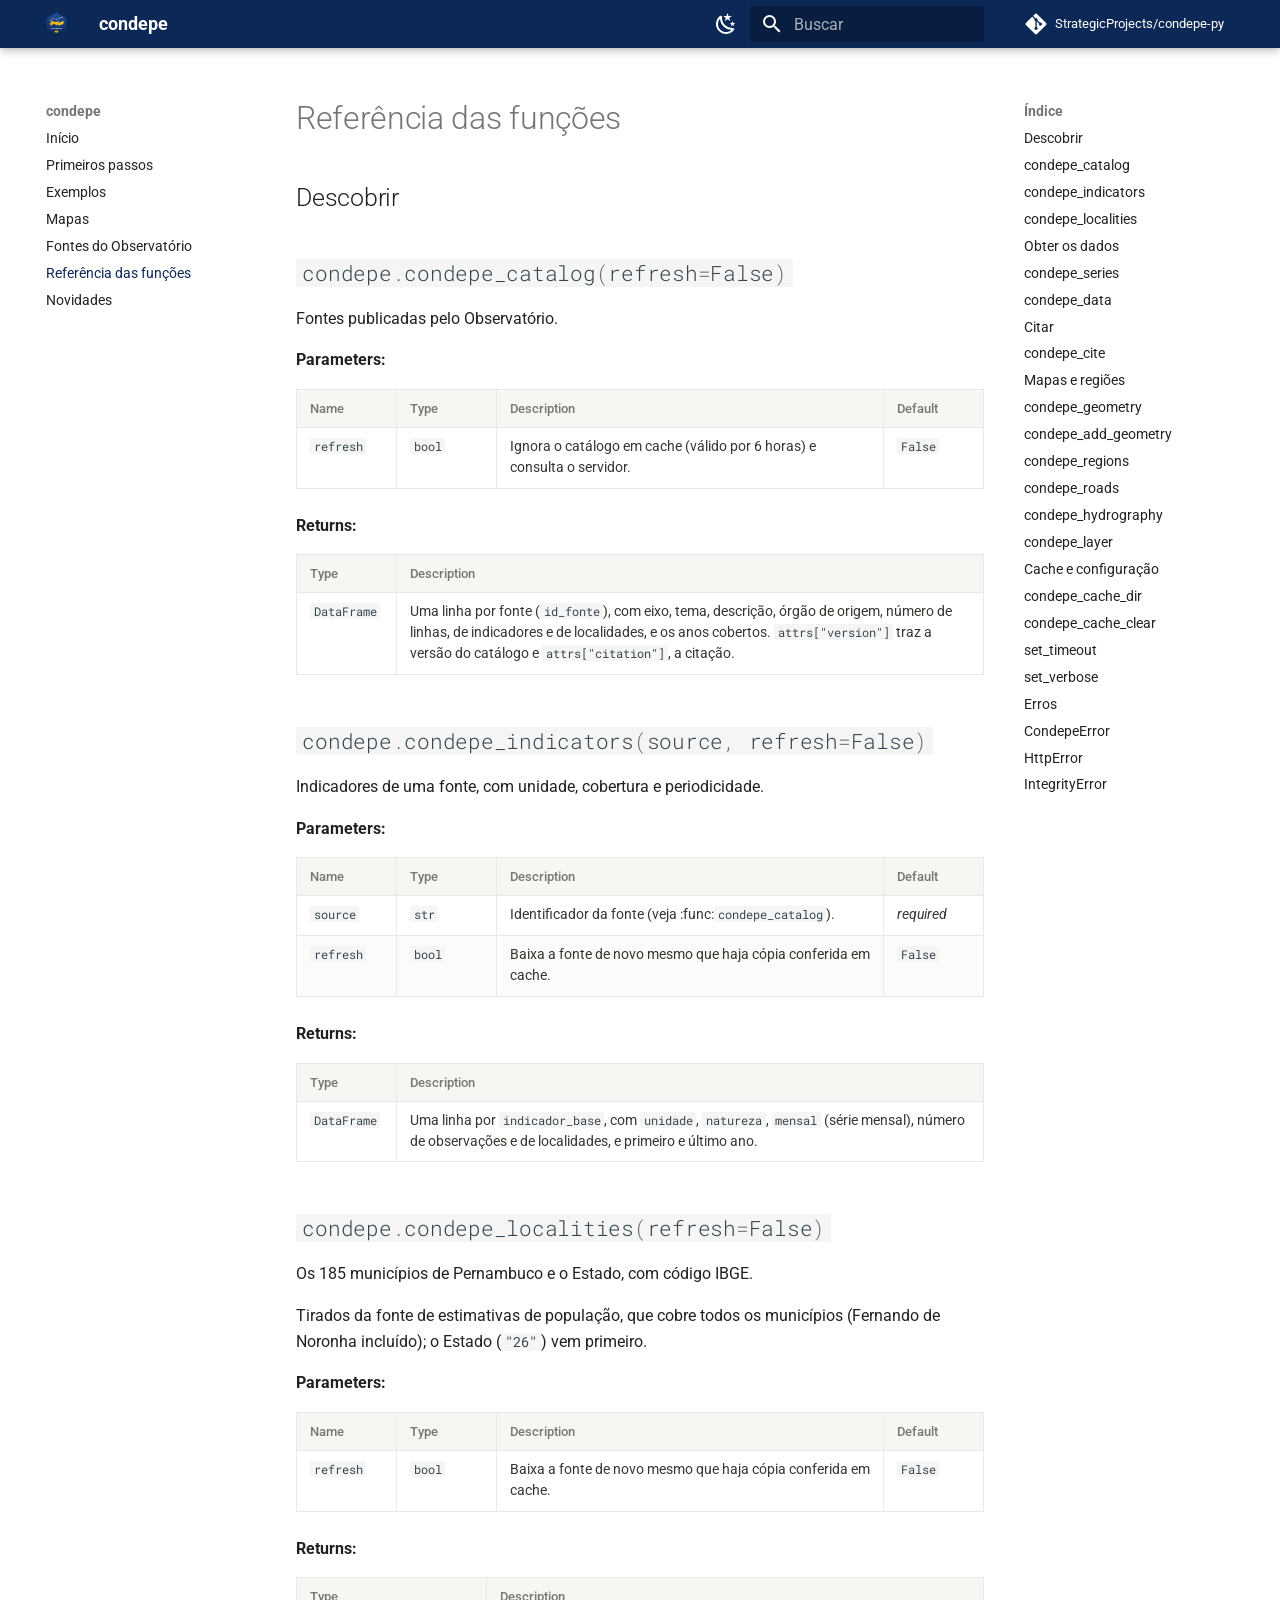
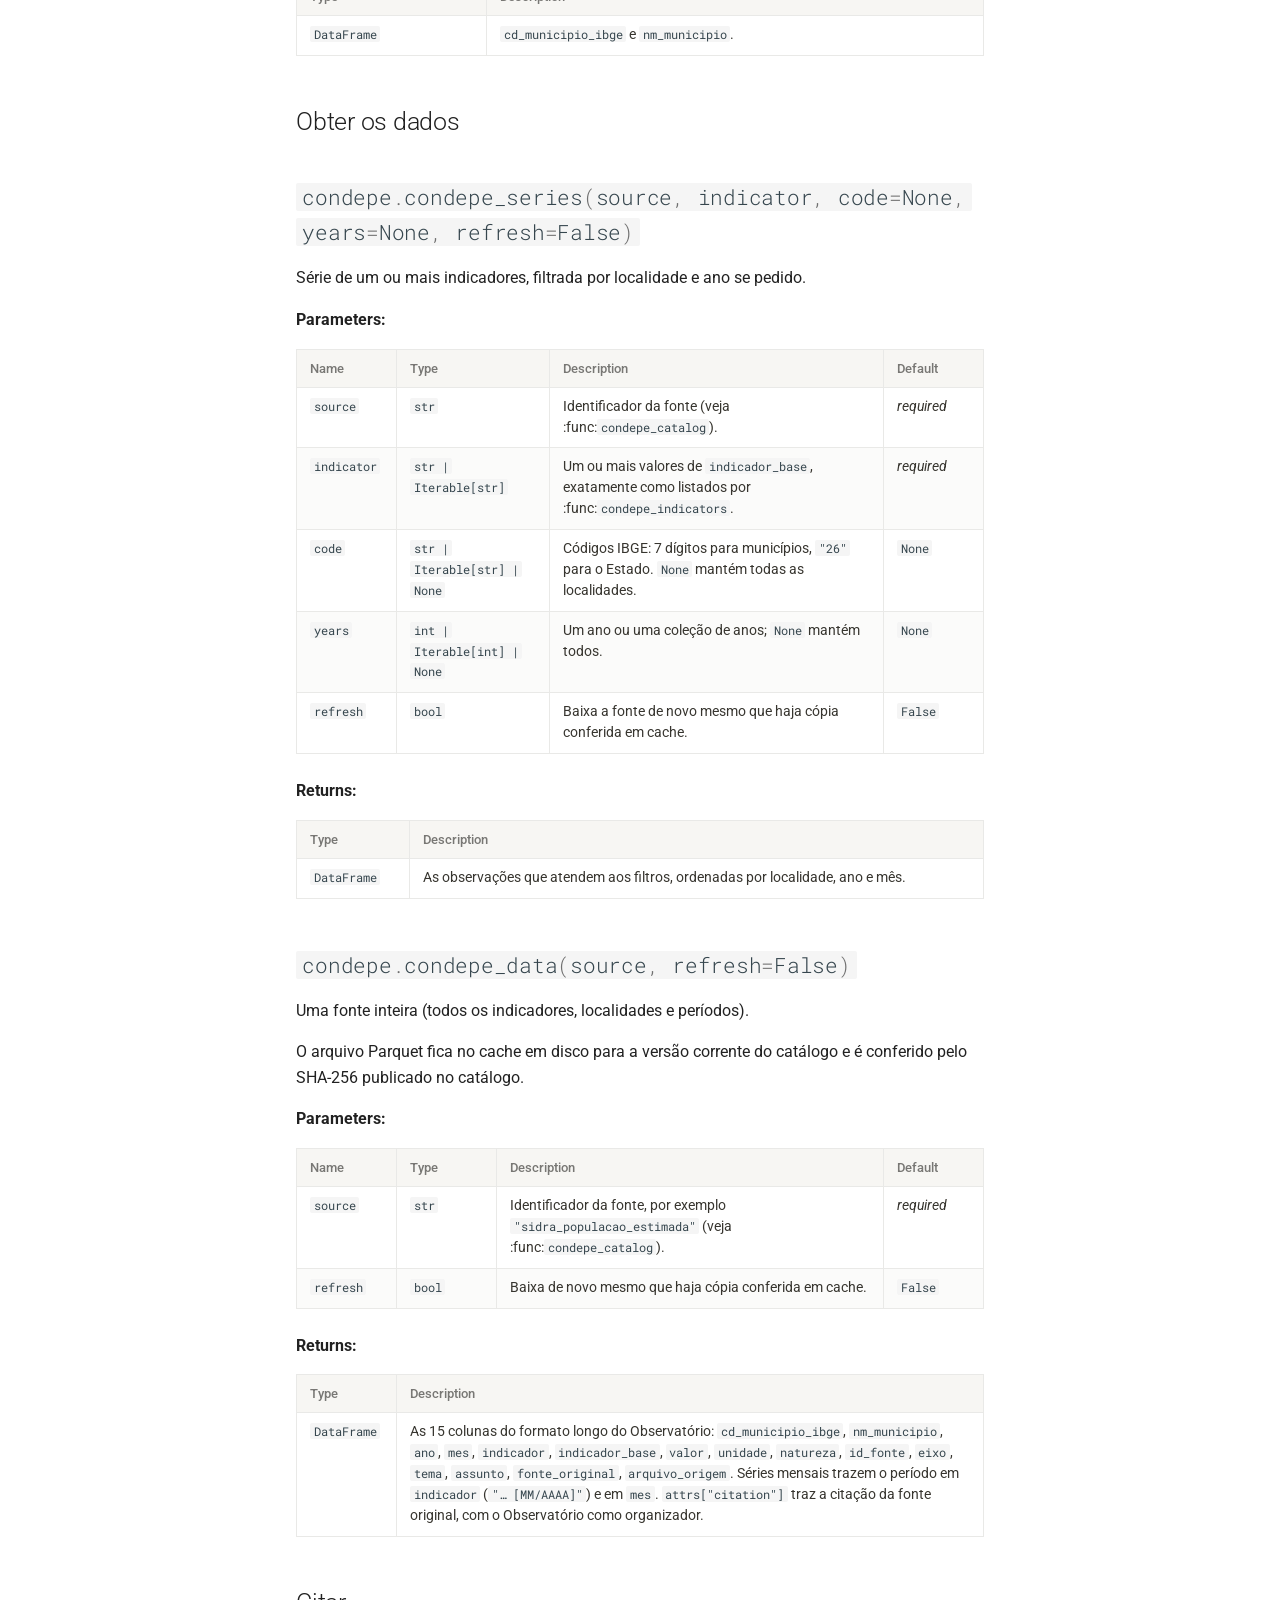
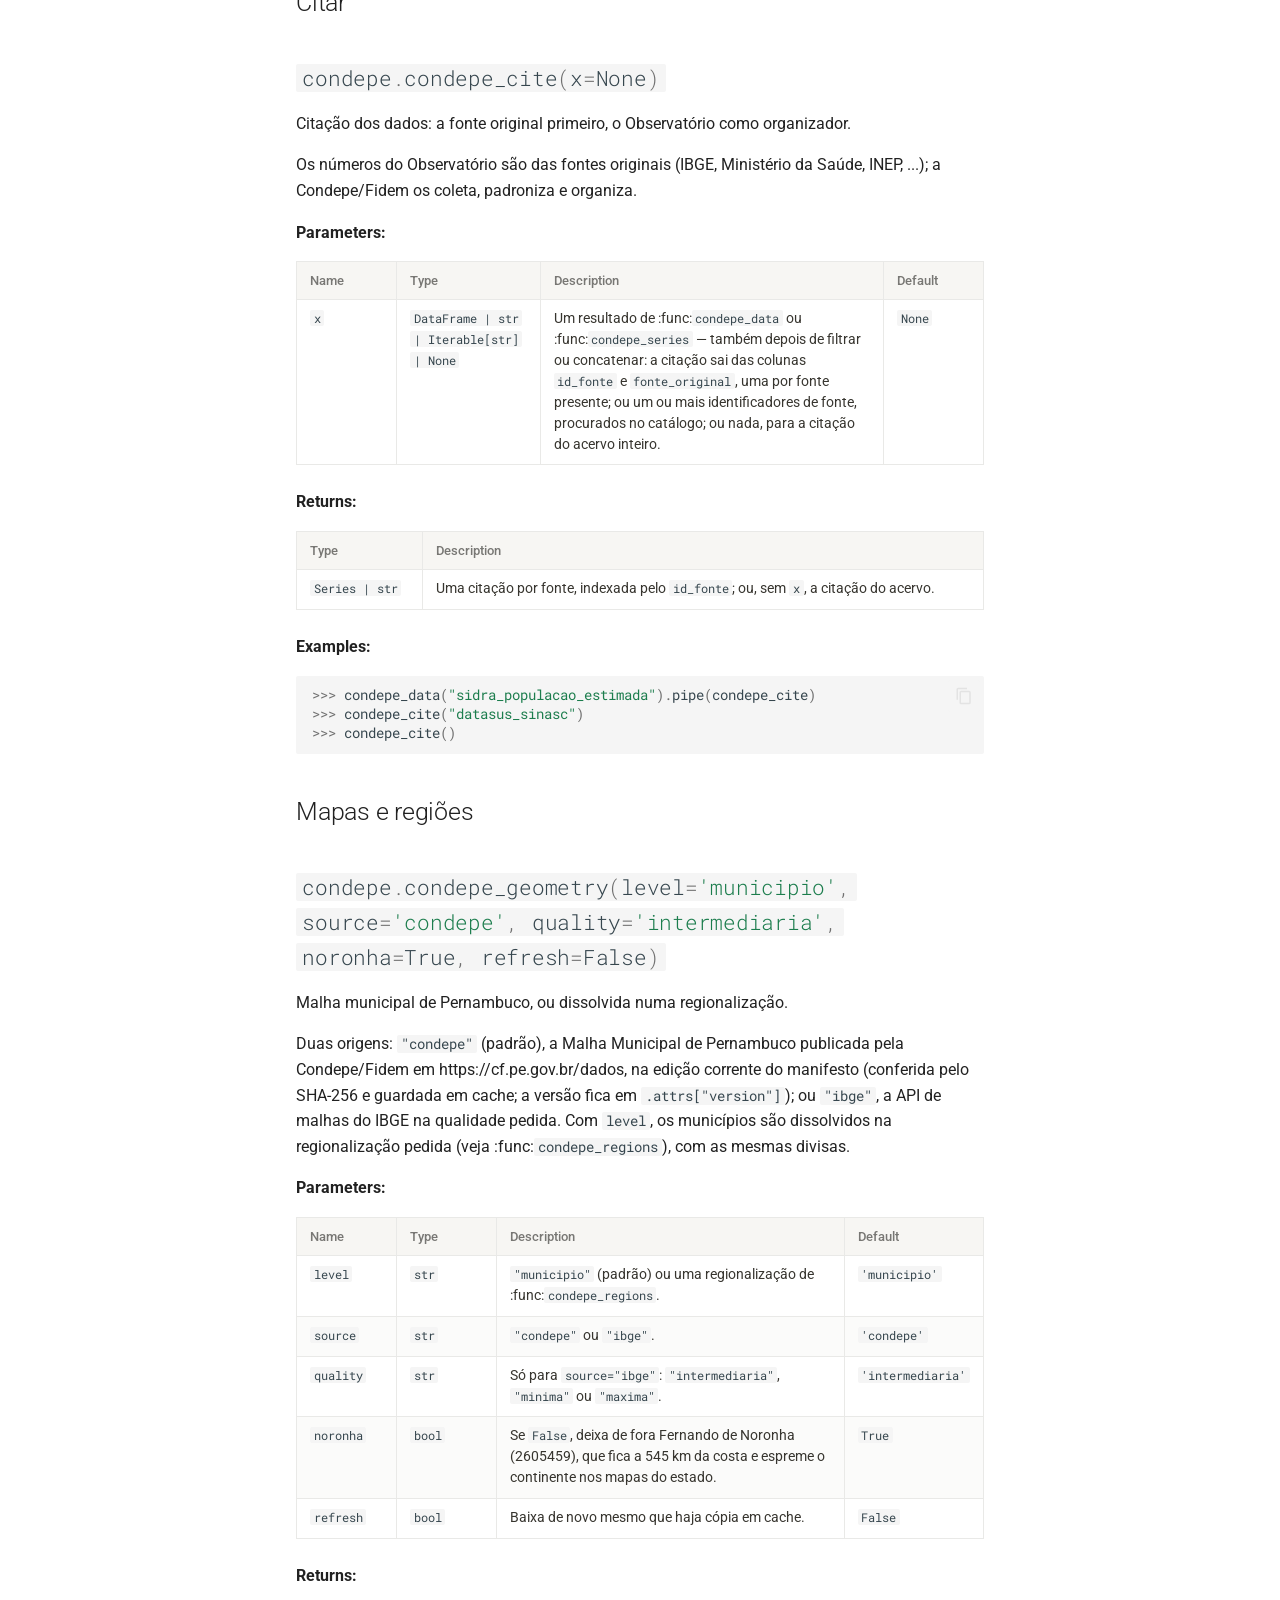
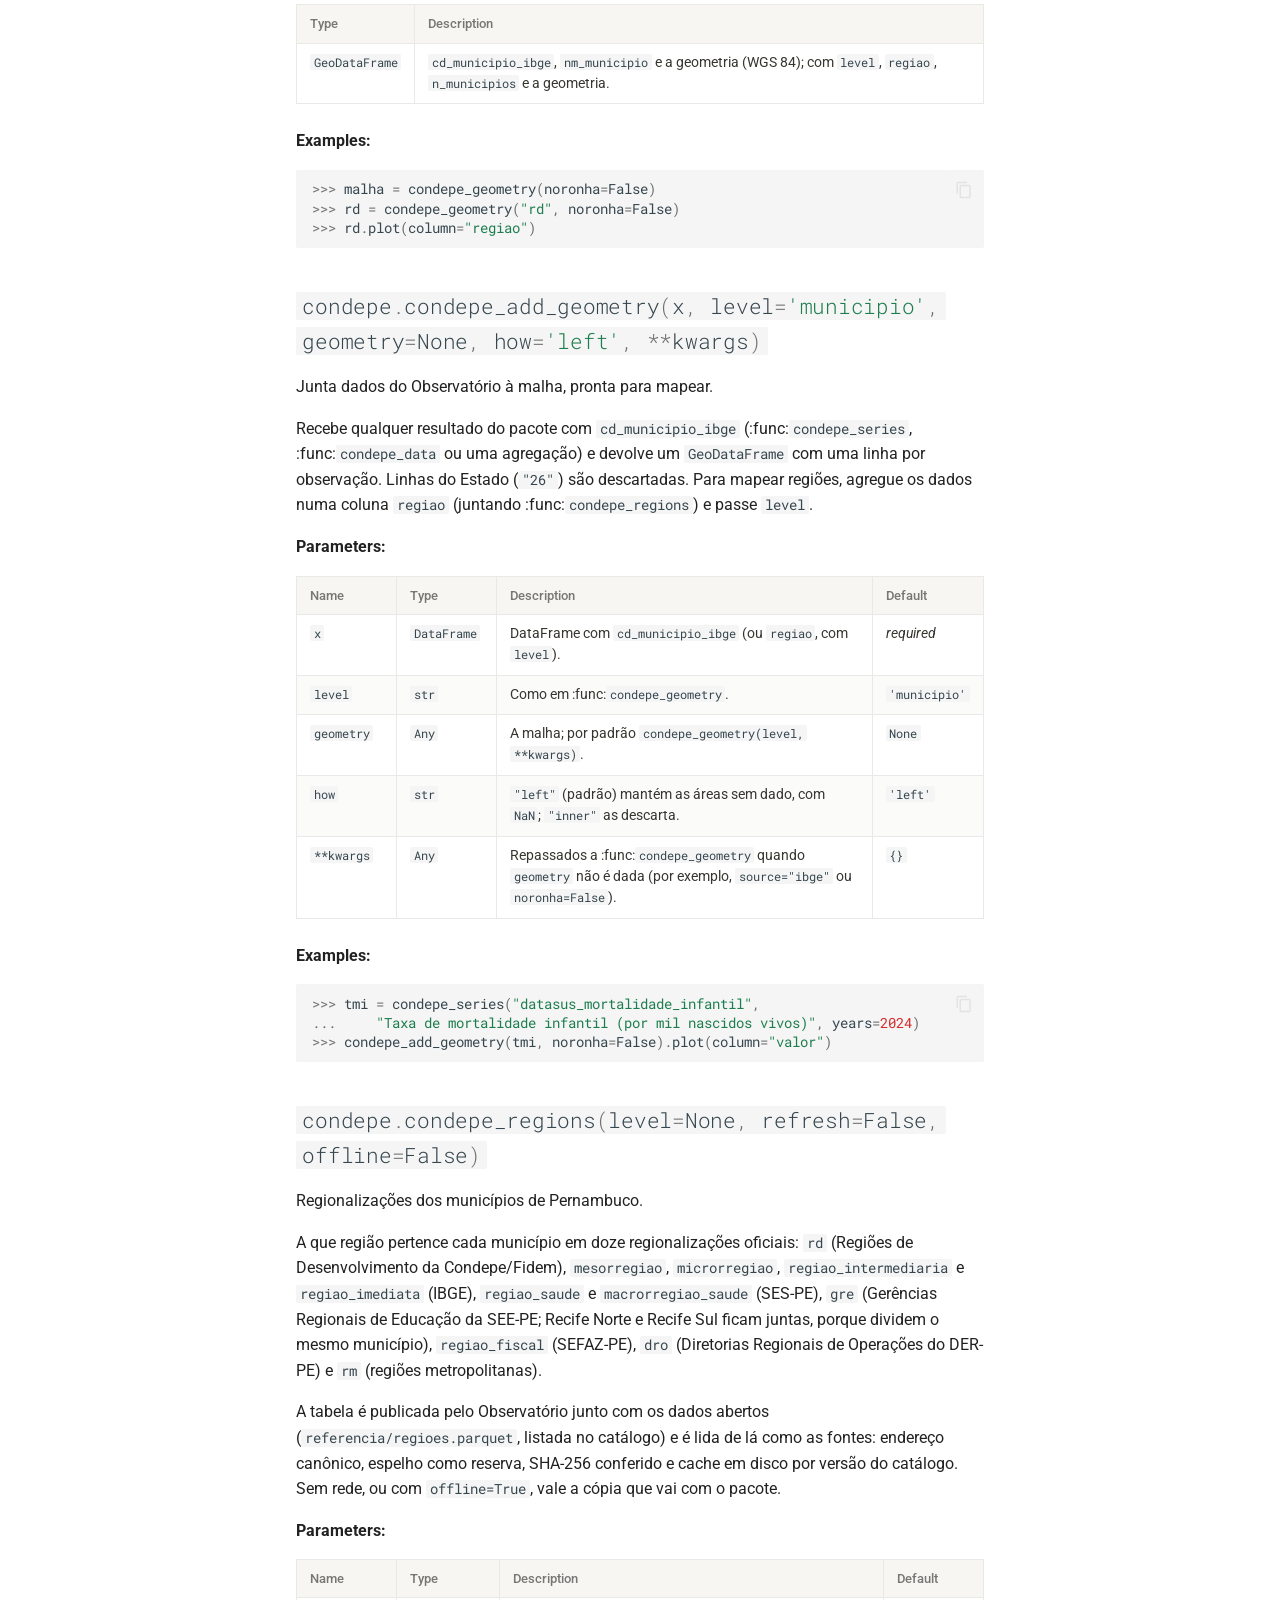
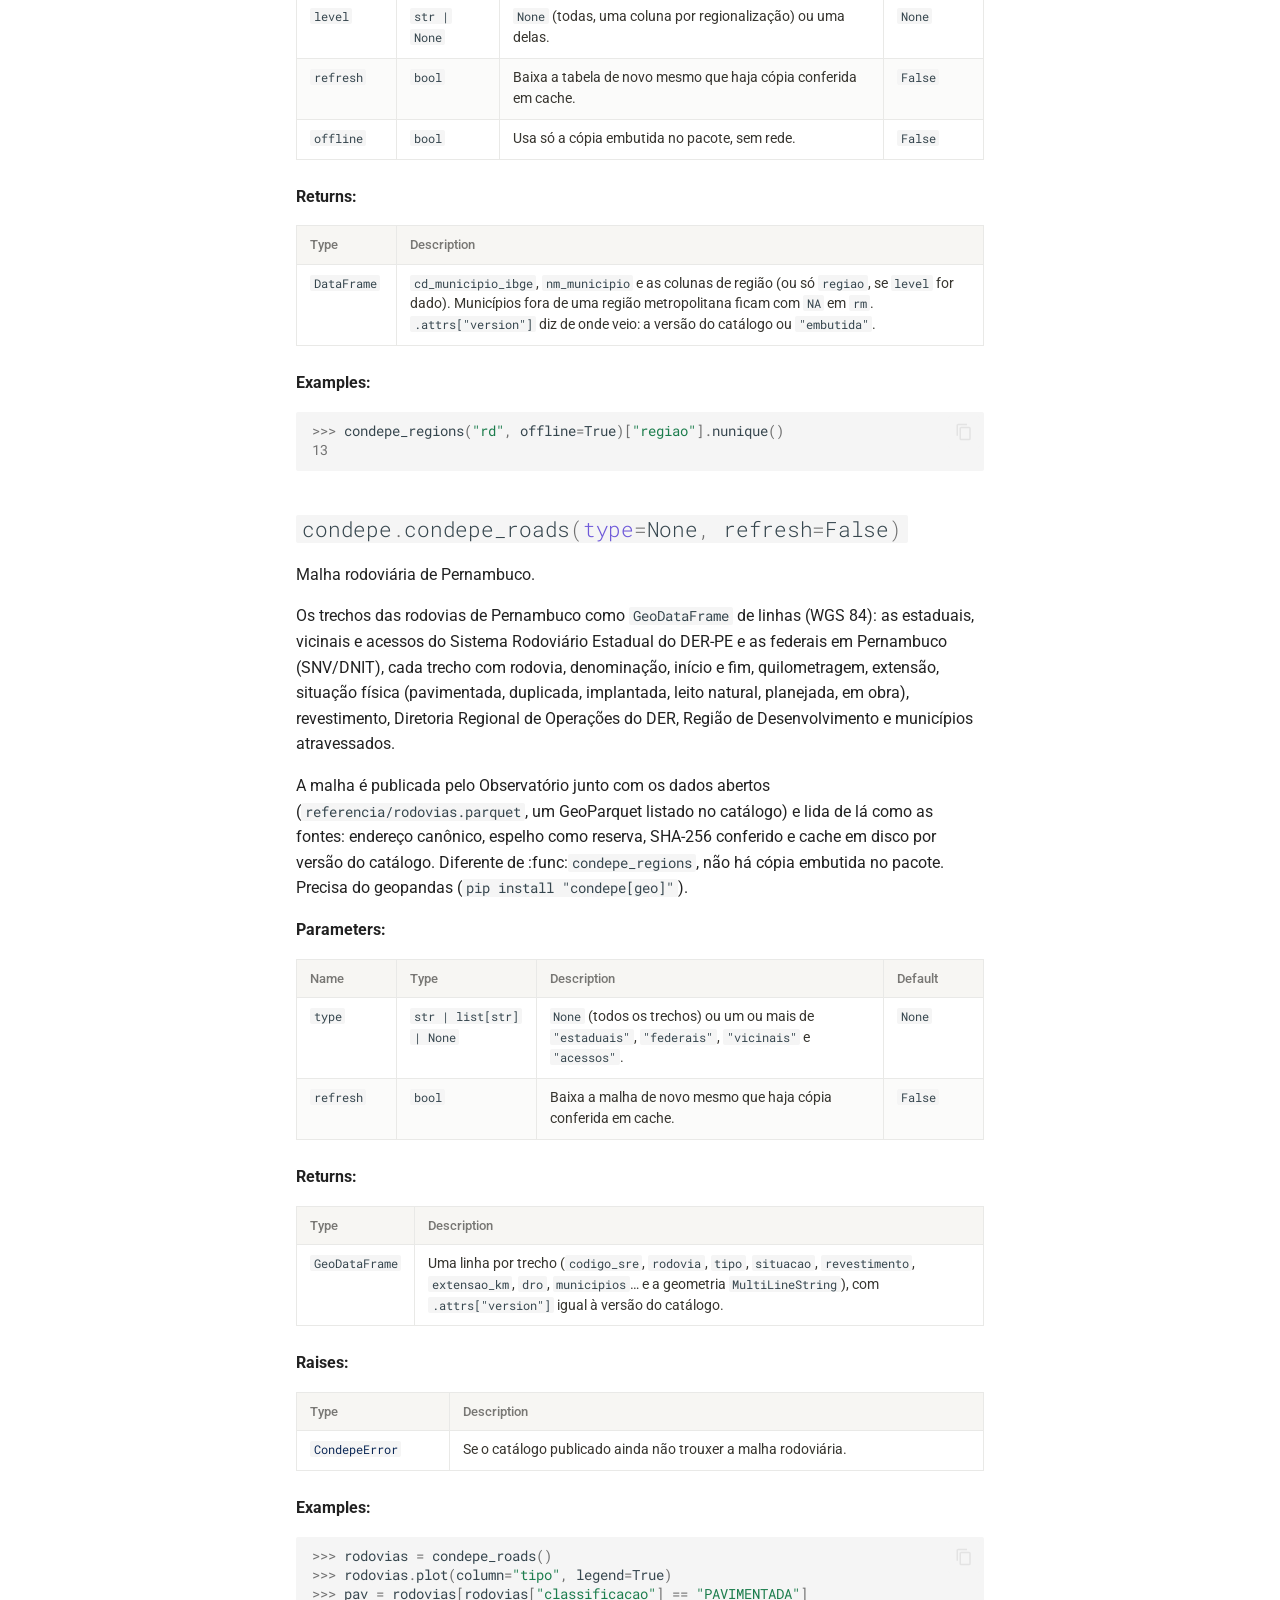
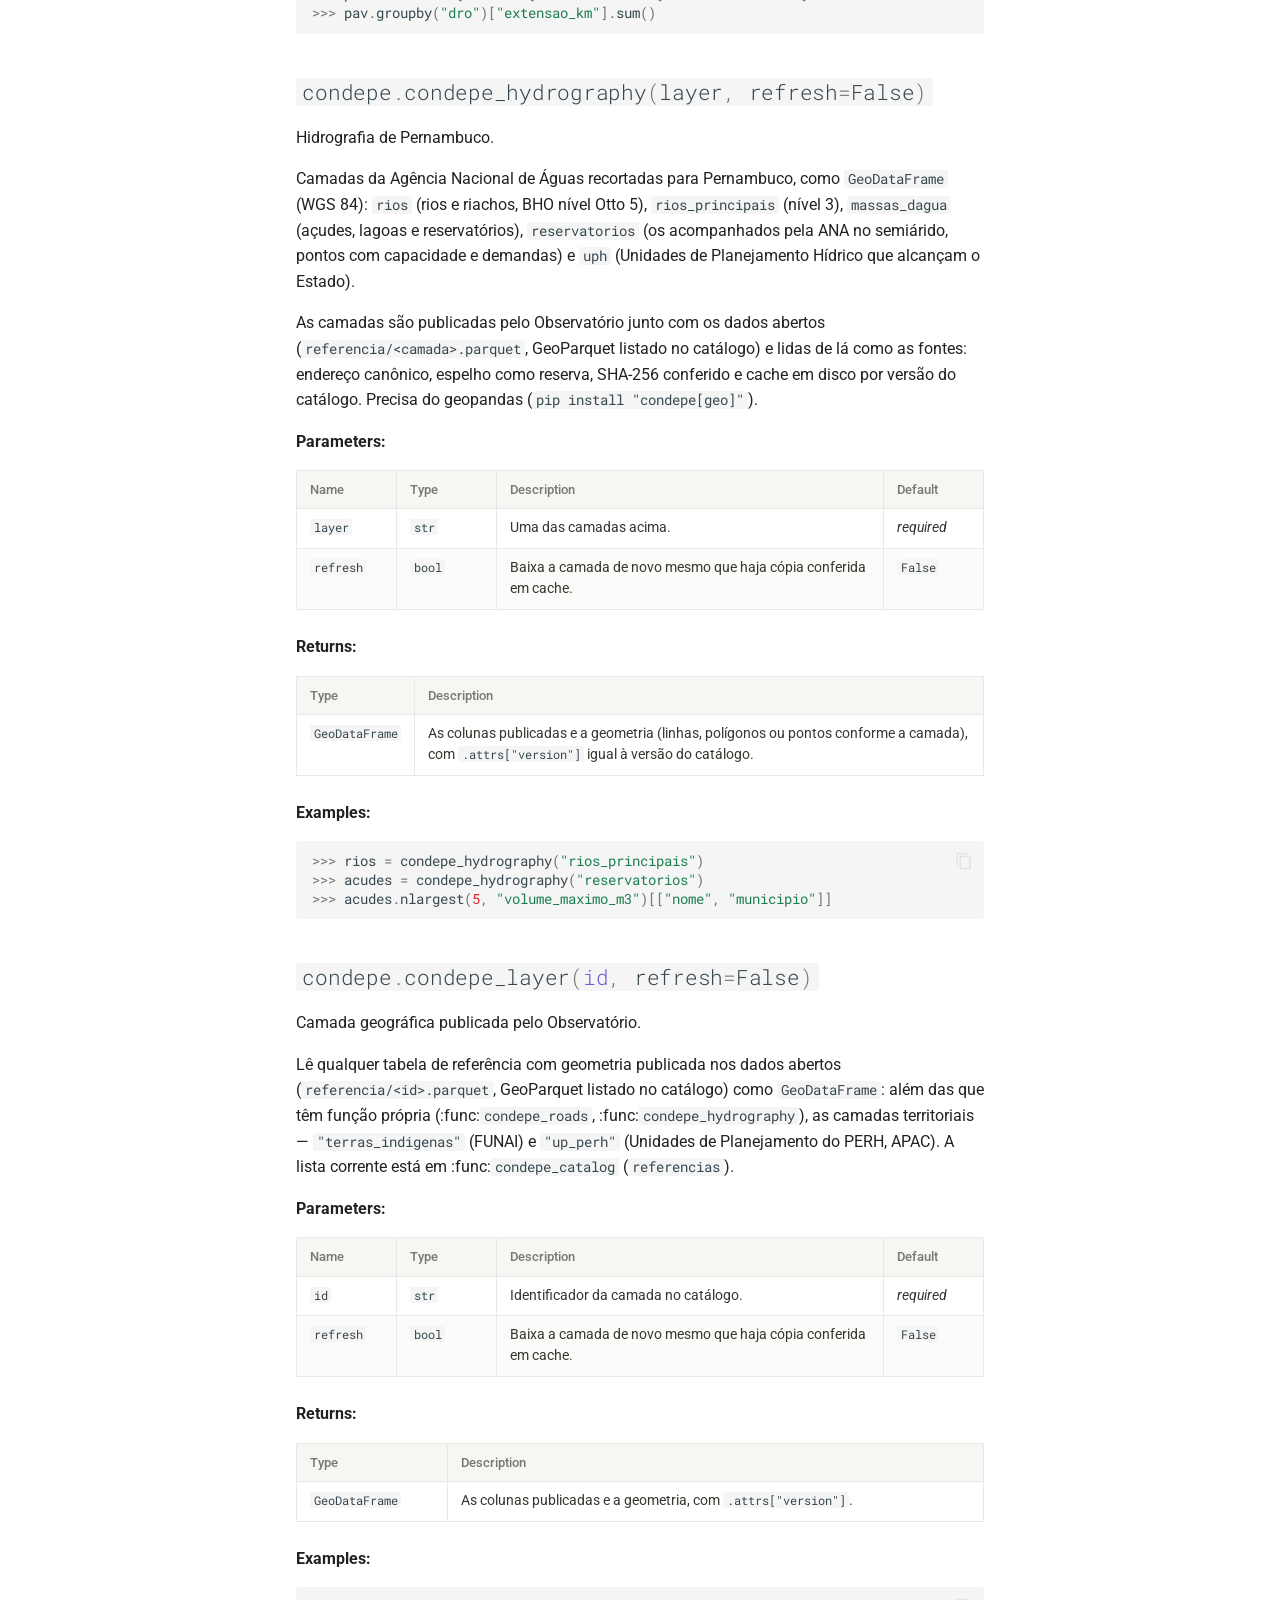
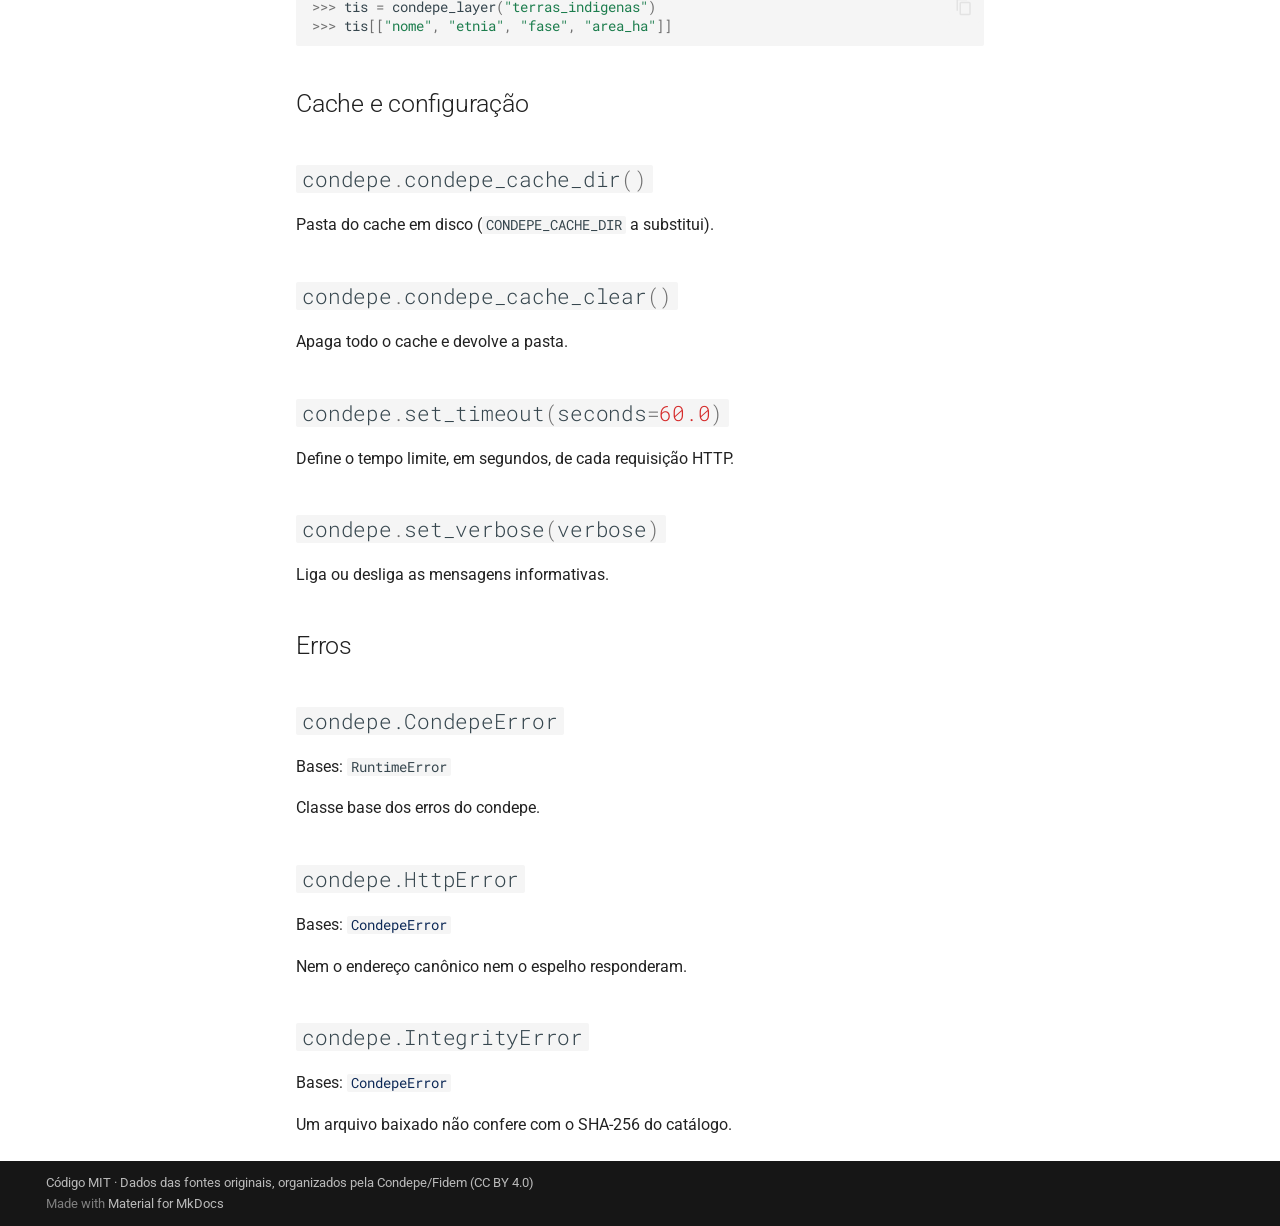
==== api/index.html @ d4707038 "Deployed ec11377 with MkDocs version: 1.6.1" ====
<!doctype html>
<html lang="pt" class="no-js">
  <head>
    
      <meta charset="utf-8">
      <meta name="viewport" content="width=device-width,initial-scale=1">
      
        <meta name="description" content="Dados abertos do Observatório de Pernambuco (Condepe/Fidem) no Python">
      
      
      
        <link rel="canonical" href="https://strategicprojects.github.io/condepe-py/api/">
      
      
        <link rel="prev" href="../fontes/">
      
      
        <link rel="next" href="../news/">
      
      
        
      
      
      <link rel="icon" href="../assets/logo.svg">
      <meta name="generator" content="mkdocs-1.6.1, mkdocs-material-9.8.0">
    
    
      
        <title>Referência das funções - condepe</title>
      
    
    
      <link rel="stylesheet" href="../assets/stylesheets/main.57a0d79d.min.css">
      
        
        <link rel="stylesheet" href="../assets/stylesheets/palette.fb2fffe2.min.css">
      
      


    
    
      
    
    
      
        
        
        <link rel="preconnect" href="https://fonts.gstatic.com" crossorigin>
        <link rel="stylesheet" href="https://fonts.googleapis.com/css?family=Roboto:300,300i,400,400i,700,700i%7CRoboto+Mono:400,400i,700,700i&display=fallback">
        <style>:root{--md-text-font:"Roboto";--md-code-font:"Roboto Mono"}</style>
      
    
    
      <link rel="stylesheet" href="../assets/_mkdocstrings.css">
    
      <link rel="stylesheet" href="../assets/extra.css">
    
    <script>__md_scope=new URL("..",location),__md_hash=e=>[...e].reduce(((e,_)=>(e<<5)-e+_.charCodeAt(0)),0),__md_get=(e,_=localStorage,t=__md_scope)=>JSON.parse(_.getItem(t.pathname+"."+e)),__md_set=(e,_,t=localStorage,a=__md_scope)=>{try{t.setItem(a.pathname+"."+e,JSON.stringify(_))}catch(e){}}</script>
    
      

    
    
  </head>
  
  
    
    
      
    
    
    
    
    <body dir="ltr" data-md-color-scheme="default" data-md-color-primary="custom" data-md-color-accent="custom">
  
    
    <input class="md-toggle" data-md-toggle="drawer" type="checkbox" id="__drawer" autocomplete="off">
    <input class="md-toggle" data-md-toggle="search" type="checkbox" id="__search" autocomplete="off">
    <label class="md-overlay" for="__drawer"></label>
    <div data-md-component="skip">
      
        
        <a href="#referencia-das-funcoes" class="md-skip">
          Pular para conteúdo
        </a>
      
    </div>
    <div data-md-component="announce">
      
    </div>
    
    
      

  

<header class="md-header md-header--shadow" data-md-component="header">
  <nav class="md-header__inner md-grid" aria-label="Cabeçalho">
    <a href=".." title="condepe" class="md-header__button md-logo" aria-label="condepe" data-md-component="logo">
      
  <img src="../assets/logo.svg" alt="logo">

    </a>
    <label class="md-header__button md-icon" for="__drawer">
      
      <svg xmlns="http://www.w3.org/2000/svg" viewBox="0 0 24 24"><path d="M3 6h18v2H3zm0 5h18v2H3zm0 5h18v2H3z"/></svg>
    </label>
    <div class="md-header__title" data-md-component="header-title">
      <div class="md-header__ellipsis">
        <div class="md-header__topic">
          <span class="md-ellipsis">
            condepe
          </span>
        </div>
        <div class="md-header__topic" data-md-component="header-topic">
          <span class="md-ellipsis">
            
              Referência das funções
            
          </span>
        </div>
      </div>
    </div>
    
      
        <form class="md-header__option" data-md-component="palette">
  
    
    
    
    <input class="md-option" data-md-color-media="" data-md-color-scheme="default" data-md-color-primary="custom" data-md-color-accent="custom"  aria-label="Modo escuro"  type="radio" name="__palette" id="__palette_0">
    
      <label class="md-header__button md-icon" title="Modo escuro" for="__palette_1" hidden>
        <svg xmlns="http://www.w3.org/2000/svg" viewBox="0 0 24 24"><path d="m17.75 4.09-2.53 1.94.91 3.06-2.63-1.81-2.63 1.81.91-3.06-2.53-1.94L12.44 4l1.06-3 1.06 3zm3.5 6.91-1.64 1.25.59 1.98-1.7-1.17-1.7 1.17.59-1.98L15.75 11l2.06-.05L18.5 9l.69 1.95zm-2.28 4.95c.83-.08 1.72 1.1 1.19 1.85-.32.45-.66.87-1.08 1.27C15.17 23 8.84 23 4.94 19.07c-3.91-3.9-3.91-10.24 0-14.14.4-.4.82-.76 1.27-1.08.75-.53 1.93.36 1.85 1.19-.27 2.86.69 5.83 2.89 8.02a9.96 9.96 0 0 0 8.02 2.89m-1.64 2.02a12.08 12.08 0 0 1-7.8-3.47c-2.17-2.19-3.33-5-3.49-7.82-2.81 3.14-2.7 7.96.31 10.98 3.02 3.01 7.84 3.12 10.98.31"/></svg>
      </label>
    
  
    
    
    
    <input class="md-option" data-md-color-media="" data-md-color-scheme="slate" data-md-color-primary="custom" data-md-color-accent="custom"  aria-label="Modo claro"  type="radio" name="__palette" id="__palette_1">
    
      <label class="md-header__button md-icon" title="Modo claro" for="__palette_0" hidden>
        <svg xmlns="http://www.w3.org/2000/svg" viewBox="0 0 24 24"><path d="M12 7a5 5 0 0 1 5 5 5 5 0 0 1-5 5 5 5 0 0 1-5-5 5 5 0 0 1 5-5m0 2a3 3 0 0 0-3 3 3 3 0 0 0 3 3 3 3 0 0 0 3-3 3 3 0 0 0-3-3m0-7 2.39 3.42C13.65 5.15 12.84 5 12 5s-1.65.15-2.39.42zM3.34 7l4.16-.35A7.2 7.2 0 0 0 5.94 8.5c-.44.74-.69 1.5-.83 2.29zm.02 10 1.76-3.77a7.131 7.131 0 0 0 2.38 4.14zM20.65 7l-1.77 3.79a7.02 7.02 0 0 0-2.38-4.15zm-.01 10-4.14.36c.59-.51 1.12-1.14 1.54-1.86.42-.73.69-1.5.83-2.29zM12 22l-2.41-3.44c.74.27 1.55.44 2.41.44.82 0 1.63-.17 2.37-.44z"/></svg>
      </label>
    
  
</form>
      
    
    
      <script>var palette=__md_get("__palette");if(palette&&palette.color){if("(prefers-color-scheme)"===palette.color.media){var media=matchMedia("(prefers-color-scheme: light)"),input=document.querySelector(media.matches?"[data-md-color-media='(prefers-color-scheme: light)']":"[data-md-color-media='(prefers-color-scheme: dark)']");palette.color.media=input.getAttribute("data-md-color-media"),palette.color.scheme=input.getAttribute("data-md-color-scheme"),palette.color.primary=input.getAttribute("data-md-color-primary"),palette.color.accent=input.getAttribute("data-md-color-accent")}for(var[key,value]of Object.entries(palette.color))document.body.setAttribute("data-md-color-"+key,value)}</script>
    
    
    
      
      
        <label class="md-header__button md-icon" for="__search">
          
          <svg xmlns="http://www.w3.org/2000/svg" viewBox="0 0 24 24"><path d="M9.5 3A6.5 6.5 0 0 1 16 9.5c0 1.61-.59 3.09-1.56 4.23l.27.27h.79l5 5-1.5 1.5-5-5v-.79l-.27-.27A6.52 6.52 0 0 1 9.5 16 6.5 6.5 0 0 1 3 9.5 6.5 6.5 0 0 1 9.5 3m0 2C7 5 5 7 5 9.5S7 14 9.5 14 14 12 14 9.5 12 5 9.5 5"/></svg>
        </label>
        <div class="md-search" data-md-component="search" role="dialog">
  <label class="md-search__overlay" for="__search"></label>
  <div class="md-search__inner" role="search">
    <form class="md-search__form" name="search">
      <input type="text" class="md-search__input" name="query" aria-label="Buscar" placeholder="Buscar" autocapitalize="off" autocorrect="off" autocomplete="off" spellcheck="false" data-md-component="search-query" required>
      <label class="md-search__icon md-icon" for="__search">
        
        <svg xmlns="http://www.w3.org/2000/svg" viewBox="0 0 24 24"><path d="M9.5 3A6.5 6.5 0 0 1 16 9.5c0 1.61-.59 3.09-1.56 4.23l.27.27h.79l5 5-1.5 1.5-5-5v-.79l-.27-.27A6.52 6.52 0 0 1 9.5 16 6.5 6.5 0 0 1 3 9.5 6.5 6.5 0 0 1 9.5 3m0 2C7 5 5 7 5 9.5S7 14 9.5 14 14 12 14 9.5 12 5 9.5 5"/></svg>
        
        <svg xmlns="http://www.w3.org/2000/svg" viewBox="0 0 24 24"><path d="M20 11v2H8l5.5 5.5-1.42 1.42L4.16 12l7.92-7.92L13.5 5.5 8 11z"/></svg>
      </label>
      <nav class="md-search__options" aria-label="Pesquisar">
        
        <button type="reset" class="md-search__icon md-icon" title="Limpar" aria-label="Limpar" tabindex="-1">
          
          <svg xmlns="http://www.w3.org/2000/svg" viewBox="0 0 24 24"><path d="M19 6.41 17.59 5 12 10.59 6.41 5 5 6.41 10.59 12 5 17.59 6.41 19 12 13.41 17.59 19 19 17.59 13.41 12z"/></svg>
        </button>
      </nav>
      
    </form>
    <div class="md-search__output">
      <div class="md-search__scrollwrap" tabindex="0" data-md-scrollfix>
        <div class="md-search-result" data-md-component="search-result">
          <div class="md-search-result__meta">
            Inicializando busca
          </div>
          <ol class="md-search-result__list" role="presentation"></ol>
        </div>
      </div>
    </div>
  </div>
</div>
      
    
    
      <div class="md-header__source">
        <a href="https://github.com/StrategicProjects/condepe-py" title="Ir para repositório" class="md-source" data-md-component="source">
  <div class="md-source__icon md-icon">
    
    <svg xmlns="http://www.w3.org/2000/svg" viewBox="0 0 448 512"><!--! Font Awesome Free 7.1.0 by @fontawesome - https://fontawesome.com License - https://fontawesome.com/license/free (Icons: CC BY 4.0, Fonts: SIL OFL 1.1, Code: MIT License) Copyright 2025 Fonticons, Inc.--><path d="M439.6 236.1 244 40.5c-5.4-5.5-12.8-8.5-20.4-8.5s-15 3-20.4 8.4L162.5 81l51.5 51.5c27.1-9.1 52.7 16.8 43.4 43.7l49.7 49.7c34.2-11.8 61.2 31 35.5 56.7-26.5 26.5-70.2-2.9-56-37.3L240.3 199v121.9c25.3 12.5 22.3 41.8 9.1 55-6.4 6.4-15.2 10.1-24.3 10.1s-17.8-3.6-24.3-10.1c-17.6-17.6-11.1-46.9 11.2-56v-123c-20.8-8.5-24.6-30.7-18.6-45L142.6 101 8.5 235.1C3 240.6 0 247.9 0 255.5s3 15 8.5 20.4l195.6 195.7c5.4 5.4 12.7 8.4 20.4 8.4s15-3 20.4-8.4l194.7-194.7c5.4-5.4 8.4-12.8 8.4-20.4s-3-15-8.4-20.4"/></svg>
  </div>
  <div class="md-source__repository">
    StrategicProjects/condepe-py
  </div>
</a>
      </div>
    
  </nav>
  
</header>
    
    <div class="md-container" data-md-component="container">
      
      
        
          
        
      
      <main class="md-main" data-md-component="main">
        <div class="md-main__inner md-grid">
          
            
              
              <div class="md-sidebar md-sidebar--primary" data-md-component="sidebar" data-md-type="navigation" >
                <div class="md-sidebar__scrollwrap">
                  <div class="md-sidebar__inner">
                    



<nav class="md-nav md-nav--primary" aria-label="Navegação" data-md-level="0">
  <label class="md-nav__title" for="__drawer">
    <a href=".." title="condepe" class="md-nav__button md-logo" aria-label="condepe" data-md-component="logo">
      
  <img src="../assets/logo.svg" alt="logo">

    </a>
    condepe
  </label>
  
    <div class="md-nav__source">
      <a href="https://github.com/StrategicProjects/condepe-py" title="Ir para repositório" class="md-source" data-md-component="source">
  <div class="md-source__icon md-icon">
    
    <svg xmlns="http://www.w3.org/2000/svg" viewBox="0 0 448 512"><!--! Font Awesome Free 7.1.0 by @fontawesome - https://fontawesome.com License - https://fontawesome.com/license/free (Icons: CC BY 4.0, Fonts: SIL OFL 1.1, Code: MIT License) Copyright 2025 Fonticons, Inc.--><path d="M439.6 236.1 244 40.5c-5.4-5.5-12.8-8.5-20.4-8.5s-15 3-20.4 8.4L162.5 81l51.5 51.5c27.1-9.1 52.7 16.8 43.4 43.7l49.7 49.7c34.2-11.8 61.2 31 35.5 56.7-26.5 26.5-70.2-2.9-56-37.3L240.3 199v121.9c25.3 12.5 22.3 41.8 9.1 55-6.4 6.4-15.2 10.1-24.3 10.1s-17.8-3.6-24.3-10.1c-17.6-17.6-11.1-46.9 11.2-56v-123c-20.8-8.5-24.6-30.7-18.6-45L142.6 101 8.5 235.1C3 240.6 0 247.9 0 255.5s3 15 8.5 20.4l195.6 195.7c5.4 5.4 12.7 8.4 20.4 8.4s15-3 20.4-8.4l194.7-194.7c5.4-5.4 8.4-12.8 8.4-20.4s-3-15-8.4-20.4"/></svg>
  </div>
  <div class="md-source__repository">
    StrategicProjects/condepe-py
  </div>
</a>
    </div>
  
  <ul class="md-nav__list" data-md-scrollfix>
    
      
      
  
  
  
  
    <li class="md-nav__item">
      <a href=".." class="md-nav__link">
        
  
  
  <span class="md-ellipsis">
    
  
    Início
  

    
  </span>
  
  

      </a>
    </li>
  

    
      
      
  
  
  
  
    <li class="md-nav__item">
      <a href="../primeiros-passos/" class="md-nav__link">
        
  
  
  <span class="md-ellipsis">
    
  
    Primeiros passos
  

    
  </span>
  
  

      </a>
    </li>
  

    
      
      
  
  
  
  
    <li class="md-nav__item">
      <a href="../exemplos/" class="md-nav__link">
        
  
  
  <span class="md-ellipsis">
    
  
    Exemplos
  

    
  </span>
  
  

      </a>
    </li>
  

    
      
      
  
  
  
  
    <li class="md-nav__item">
      <a href="../mapas/" class="md-nav__link">
        
  
  
  <span class="md-ellipsis">
    
  
    Mapas
  

    
  </span>
  
  

      </a>
    </li>
  

    
      
      
  
  
  
  
    <li class="md-nav__item">
      <a href="../fontes/" class="md-nav__link">
        
  
  
  <span class="md-ellipsis">
    
  
    Fontes do Observatório
  

    
  </span>
  
  

      </a>
    </li>
  

    
      
      
  
  
    
  
  
  
    <li class="md-nav__item md-nav__item--active">
      
      <input class="md-nav__toggle md-toggle" type="checkbox" id="__toc">
      
      
        
      
      
        <label class="md-nav__link md-nav__link--active" for="__toc">
          
  
  
  <span class="md-ellipsis">
    
  
    Referência das funções
  

    
  </span>
  
  

          <span class="md-nav__icon md-icon"></span>
        </label>
      
      <a href="./" class="md-nav__link md-nav__link--active">
        
  
  
  <span class="md-ellipsis">
    
  
    Referência das funções
  

    
  </span>
  
  

      </a>
      
        

<nav class="md-nav md-nav--secondary" aria-label="Índice">
  
  
  
    
  
  
    <label class="md-nav__title" for="__toc">
      <span class="md-nav__icon md-icon"></span>
      Índice
    </label>
    <ul class="md-nav__list" data-md-component="toc" data-md-scrollfix>
      
        <li class="md-nav__item">
  <a href="#descobrir" class="md-nav__link">
    <span class="md-ellipsis">
      
        Descobrir
      
    </span>
  </a>
  
</li>
      
        <li class="md-nav__item">
  <a href="#condepe.condepe_catalog" class="md-nav__link">
    <span class="md-ellipsis">
      
        condepe_catalog
      
    </span>
  </a>
  
</li>
      
        <li class="md-nav__item">
  <a href="#condepe.condepe_indicators" class="md-nav__link">
    <span class="md-ellipsis">
      
        condepe_indicators
      
    </span>
  </a>
  
</li>
      
        <li class="md-nav__item">
  <a href="#condepe.condepe_localities" class="md-nav__link">
    <span class="md-ellipsis">
      
        condepe_localities
      
    </span>
  </a>
  
</li>
      
        <li class="md-nav__item">
  <a href="#obter-os-dados" class="md-nav__link">
    <span class="md-ellipsis">
      
        Obter os dados
      
    </span>
  </a>
  
</li>
      
        <li class="md-nav__item">
  <a href="#condepe.condepe_series" class="md-nav__link">
    <span class="md-ellipsis">
      
        condepe_series
      
    </span>
  </a>
  
</li>
      
        <li class="md-nav__item">
  <a href="#condepe.condepe_data" class="md-nav__link">
    <span class="md-ellipsis">
      
        condepe_data
      
    </span>
  </a>
  
</li>
      
        <li class="md-nav__item">
  <a href="#citar" class="md-nav__link">
    <span class="md-ellipsis">
      
        Citar
      
    </span>
  </a>
  
</li>
      
        <li class="md-nav__item">
  <a href="#condepe.condepe_cite" class="md-nav__link">
    <span class="md-ellipsis">
      
        condepe_cite
      
    </span>
  </a>
  
</li>
      
        <li class="md-nav__item">
  <a href="#mapas-e-regioes" class="md-nav__link">
    <span class="md-ellipsis">
      
        Mapas e regiões
      
    </span>
  </a>
  
</li>
      
        <li class="md-nav__item">
  <a href="#condepe.condepe_geometry" class="md-nav__link">
    <span class="md-ellipsis">
      
        condepe_geometry
      
    </span>
  </a>
  
</li>
      
        <li class="md-nav__item">
  <a href="#condepe.condepe_add_geometry" class="md-nav__link">
    <span class="md-ellipsis">
      
        condepe_add_geometry
      
    </span>
  </a>
  
</li>
      
        <li class="md-nav__item">
  <a href="#condepe.condepe_regions" class="md-nav__link">
    <span class="md-ellipsis">
      
        condepe_regions
      
    </span>
  </a>
  
</li>
      
        <li class="md-nav__item">
  <a href="#condepe.condepe_roads" class="md-nav__link">
    <span class="md-ellipsis">
      
        condepe_roads
      
    </span>
  </a>
  
</li>
      
        <li class="md-nav__item">
  <a href="#condepe.condepe_hydrography" class="md-nav__link">
    <span class="md-ellipsis">
      
        condepe_hydrography
      
    </span>
  </a>
  
</li>
      
        <li class="md-nav__item">
  <a href="#condepe.condepe_layer" class="md-nav__link">
    <span class="md-ellipsis">
      
        condepe_layer
      
    </span>
  </a>
  
</li>
      
        <li class="md-nav__item">
  <a href="#cache-e-configuracao" class="md-nav__link">
    <span class="md-ellipsis">
      
        Cache e configuração
      
    </span>
  </a>
  
</li>
      
        <li class="md-nav__item">
  <a href="#condepe.condepe_cache_dir" class="md-nav__link">
    <span class="md-ellipsis">
      
        condepe_cache_dir
      
    </span>
  </a>
  
</li>
      
        <li class="md-nav__item">
  <a href="#condepe.condepe_cache_clear" class="md-nav__link">
    <span class="md-ellipsis">
      
        condepe_cache_clear
      
    </span>
  </a>
  
</li>
      
        <li class="md-nav__item">
  <a href="#condepe.set_timeout" class="md-nav__link">
    <span class="md-ellipsis">
      
        set_timeout
      
    </span>
  </a>
  
</li>
      
        <li class="md-nav__item">
  <a href="#condepe.set_verbose" class="md-nav__link">
    <span class="md-ellipsis">
      
        set_verbose
      
    </span>
  </a>
  
</li>
      
        <li class="md-nav__item">
  <a href="#erros" class="md-nav__link">
    <span class="md-ellipsis">
      
        Erros
      
    </span>
  </a>
  
</li>
      
        <li class="md-nav__item">
  <a href="#condepe.CondepeError" class="md-nav__link">
    <span class="md-ellipsis">
      
        CondepeError
      
    </span>
  </a>
  
</li>
      
        <li class="md-nav__item">
  <a href="#condepe.HttpError" class="md-nav__link">
    <span class="md-ellipsis">
      
        HttpError
      
    </span>
  </a>
  
</li>
      
        <li class="md-nav__item">
  <a href="#condepe.IntegrityError" class="md-nav__link">
    <span class="md-ellipsis">
      
        IntegrityError
      
    </span>
  </a>
  
</li>
      
    </ul>
  
</nav>
      
    </li>
  

    
      
      
  
  
  
  
    <li class="md-nav__item">
      <a href="../news/" class="md-nav__link">
        
  
  
  <span class="md-ellipsis">
    
  
    Novidades
  

    
  </span>
  
  

      </a>
    </li>
  

    
  </ul>
</nav>
                  </div>
                </div>
              </div>
            
            
              
              <div class="md-sidebar md-sidebar--secondary" data-md-component="sidebar" data-md-type="toc" >
                <div class="md-sidebar__scrollwrap">
                  <div class="md-sidebar__inner">
                    

<nav class="md-nav md-nav--secondary" aria-label="Índice">
  
  
  
    
  
  
    <label class="md-nav__title" for="__toc">
      <span class="md-nav__icon md-icon"></span>
      Índice
    </label>
    <ul class="md-nav__list" data-md-component="toc" data-md-scrollfix>
      
        <li class="md-nav__item">
  <a href="#descobrir" class="md-nav__link">
    <span class="md-ellipsis">
      
        Descobrir
      
    </span>
  </a>
  
</li>
      
        <li class="md-nav__item">
  <a href="#condepe.condepe_catalog" class="md-nav__link">
    <span class="md-ellipsis">
      
        condepe_catalog
      
    </span>
  </a>
  
</li>
      
        <li class="md-nav__item">
  <a href="#condepe.condepe_indicators" class="md-nav__link">
    <span class="md-ellipsis">
      
        condepe_indicators
      
    </span>
  </a>
  
</li>
      
        <li class="md-nav__item">
  <a href="#condepe.condepe_localities" class="md-nav__link">
    <span class="md-ellipsis">
      
        condepe_localities
      
    </span>
  </a>
  
</li>
      
        <li class="md-nav__item">
  <a href="#obter-os-dados" class="md-nav__link">
    <span class="md-ellipsis">
      
        Obter os dados
      
    </span>
  </a>
  
</li>
      
        <li class="md-nav__item">
  <a href="#condepe.condepe_series" class="md-nav__link">
    <span class="md-ellipsis">
      
        condepe_series
      
    </span>
  </a>
  
</li>
      
        <li class="md-nav__item">
  <a href="#condepe.condepe_data" class="md-nav__link">
    <span class="md-ellipsis">
      
        condepe_data
      
    </span>
  </a>
  
</li>
      
        <li class="md-nav__item">
  <a href="#citar" class="md-nav__link">
    <span class="md-ellipsis">
      
        Citar
      
    </span>
  </a>
  
</li>
      
        <li class="md-nav__item">
  <a href="#condepe.condepe_cite" class="md-nav__link">
    <span class="md-ellipsis">
      
        condepe_cite
      
    </span>
  </a>
  
</li>
      
        <li class="md-nav__item">
  <a href="#mapas-e-regioes" class="md-nav__link">
    <span class="md-ellipsis">
      
        Mapas e regiões
      
    </span>
  </a>
  
</li>
      
        <li class="md-nav__item">
  <a href="#condepe.condepe_geometry" class="md-nav__link">
    <span class="md-ellipsis">
      
        condepe_geometry
      
    </span>
  </a>
  
</li>
      
        <li class="md-nav__item">
  <a href="#condepe.condepe_add_geometry" class="md-nav__link">
    <span class="md-ellipsis">
      
        condepe_add_geometry
      
    </span>
  </a>
  
</li>
      
        <li class="md-nav__item">
  <a href="#condepe.condepe_regions" class="md-nav__link">
    <span class="md-ellipsis">
      
        condepe_regions
      
    </span>
  </a>
  
</li>
      
        <li class="md-nav__item">
  <a href="#condepe.condepe_roads" class="md-nav__link">
    <span class="md-ellipsis">
      
        condepe_roads
      
    </span>
  </a>
  
</li>
      
        <li class="md-nav__item">
  <a href="#condepe.condepe_hydrography" class="md-nav__link">
    <span class="md-ellipsis">
      
        condepe_hydrography
      
    </span>
  </a>
  
</li>
      
        <li class="md-nav__item">
  <a href="#condepe.condepe_layer" class="md-nav__link">
    <span class="md-ellipsis">
      
        condepe_layer
      
    </span>
  </a>
  
</li>
      
        <li class="md-nav__item">
  <a href="#cache-e-configuracao" class="md-nav__link">
    <span class="md-ellipsis">
      
        Cache e configuração
      
    </span>
  </a>
  
</li>
      
        <li class="md-nav__item">
  <a href="#condepe.condepe_cache_dir" class="md-nav__link">
    <span class="md-ellipsis">
      
        condepe_cache_dir
      
    </span>
  </a>
  
</li>
      
        <li class="md-nav__item">
  <a href="#condepe.condepe_cache_clear" class="md-nav__link">
    <span class="md-ellipsis">
      
        condepe_cache_clear
      
    </span>
  </a>
  
</li>
      
        <li class="md-nav__item">
  <a href="#condepe.set_timeout" class="md-nav__link">
    <span class="md-ellipsis">
      
        set_timeout
      
    </span>
  </a>
  
</li>
      
        <li class="md-nav__item">
  <a href="#condepe.set_verbose" class="md-nav__link">
    <span class="md-ellipsis">
      
        set_verbose
      
    </span>
  </a>
  
</li>
      
        <li class="md-nav__item">
  <a href="#erros" class="md-nav__link">
    <span class="md-ellipsis">
      
        Erros
      
    </span>
  </a>
  
</li>
      
        <li class="md-nav__item">
  <a href="#condepe.CondepeError" class="md-nav__link">
    <span class="md-ellipsis">
      
        CondepeError
      
    </span>
  </a>
  
</li>
      
        <li class="md-nav__item">
  <a href="#condepe.HttpError" class="md-nav__link">
    <span class="md-ellipsis">
      
        HttpError
      
    </span>
  </a>
  
</li>
      
        <li class="md-nav__item">
  <a href="#condepe.IntegrityError" class="md-nav__link">
    <span class="md-ellipsis">
      
        IntegrityError
      
    </span>
  </a>
  
</li>
      
    </ul>
  
</nav>
                  </div>
                </div>
              </div>
            
          
          
            <div class="md-content" data-md-component="content">
              
              <article class="md-content__inner md-typeset">
                
                  


  
  


<h1 id="referencia-das-funcoes">Referência das funções<a class="headerlink" href="#referencia-das-funcoes" title="Permanent link">&para;</a></h1>
<h2 id="descobrir">Descobrir<a class="headerlink" href="#descobrir" title="Permanent link">&para;</a></h2>


<div class="doc doc-object doc-function">


<h2 id="condepe.condepe_catalog" class="doc doc-heading">
            <code class="highlight language-python"><span class="n">condepe</span><span class="o">.</span><span class="n">condepe_catalog</span><span class="p">(</span><span class="n">refresh</span><span class="o">=</span><span class="kc">False</span><span class="p">)</span></code>

<a href="#condepe.condepe_catalog" class="headerlink" title="Permanent link">&para;</a></h2>


    <div class="doc doc-contents first">

        <p>Fontes publicadas pelo Observatório.</p>


<p><span class="doc-section-title">Parameters:</span></p>
    <table>
      <thead>
        <tr>
          <th>Name</th>
          <th>Type</th>
          <th>Description</th>
          <th>Default</th>
        </tr>
      </thead>
      <tbody>
          <tr class="doc-section-item">
            <td>
                <code>refresh</code>
            </td>
            <td>
                  <code><span title="bool">bool</span></code>
            </td>
            <td>
              <div class="doc-md-description">
                <p>Ignora o catálogo em cache (válido por 6 horas) e consulta o servidor.</p>
              </div>
            </td>
            <td>
                  <code>False</code>
            </td>
          </tr>
      </tbody>
    </table>


    <p><span class="doc-section-title">Returns:</span></p>
    <table>
      <thead>
        <tr>
          <th>Type</th>
          <th>Description</th>
        </tr>
      </thead>
      <tbody>
          <tr class="doc-section-item">
            <td>
                  <code><span title="pandas.DataFrame">DataFrame</span></code>
            </td>
            <td>
              <div class="doc-md-description">
                <p>Uma linha por fonte (<code>id_fonte</code>), com eixo, tema, descrição, órgão
de origem, número de linhas, de indicadores e de localidades, e os
anos cobertos. <code>attrs["version"]</code> traz a versão do catálogo e
<code>attrs["citation"]</code>, a citação.</p>
              </div>
            </td>
          </tr>
      </tbody>
    </table>


    </div>

</div>

<div class="doc doc-object doc-function">


<h2 id="condepe.condepe_indicators" class="doc doc-heading">
            <code class="highlight language-python"><span class="n">condepe</span><span class="o">.</span><span class="n">condepe_indicators</span><span class="p">(</span><span class="n">source</span><span class="p">,</span> <span class="n">refresh</span><span class="o">=</span><span class="kc">False</span><span class="p">)</span></code>

<a href="#condepe.condepe_indicators" class="headerlink" title="Permanent link">&para;</a></h2>


    <div class="doc doc-contents first">

        <p>Indicadores de uma fonte, com unidade, cobertura e periodicidade.</p>


<p><span class="doc-section-title">Parameters:</span></p>
    <table>
      <thead>
        <tr>
          <th>Name</th>
          <th>Type</th>
          <th>Description</th>
          <th>Default</th>
        </tr>
      </thead>
      <tbody>
          <tr class="doc-section-item">
            <td>
                <code>source</code>
            </td>
            <td>
                  <code><span title="str">str</span></code>
            </td>
            <td>
              <div class="doc-md-description">
                <p>Identificador da fonte (veja :func:<code>condepe_catalog</code>).</p>
              </div>
            </td>
            <td>
                <em>required</em>
            </td>
          </tr>
          <tr class="doc-section-item">
            <td>
                <code>refresh</code>
            </td>
            <td>
                  <code><span title="bool">bool</span></code>
            </td>
            <td>
              <div class="doc-md-description">
                <p>Baixa a fonte de novo mesmo que haja cópia conferida em cache.</p>
              </div>
            </td>
            <td>
                  <code>False</code>
            </td>
          </tr>
      </tbody>
    </table>


    <p><span class="doc-section-title">Returns:</span></p>
    <table>
      <thead>
        <tr>
          <th>Type</th>
          <th>Description</th>
        </tr>
      </thead>
      <tbody>
          <tr class="doc-section-item">
            <td>
                  <code><span title="pandas.DataFrame">DataFrame</span></code>
            </td>
            <td>
              <div class="doc-md-description">
                <p>Uma linha por <code>indicador_base</code>, com <code>unidade</code>, <code>natureza</code>,
<code>mensal</code> (série mensal), número de observações e de localidades, e
primeiro e último ano.</p>
              </div>
            </td>
          </tr>
      </tbody>
    </table>


    </div>

</div>

<div class="doc doc-object doc-function">


<h2 id="condepe.condepe_localities" class="doc doc-heading">
            <code class="highlight language-python"><span class="n">condepe</span><span class="o">.</span><span class="n">condepe_localities</span><span class="p">(</span><span class="n">refresh</span><span class="o">=</span><span class="kc">False</span><span class="p">)</span></code>

<a href="#condepe.condepe_localities" class="headerlink" title="Permanent link">&para;</a></h2>


    <div class="doc doc-contents first">

        <p>Os 185 municípios de Pernambuco e o Estado, com código IBGE.</p>
<p>Tirados da fonte de estimativas de população, que cobre todos os
municípios (Fernando de Noronha incluído); o Estado (<code>"26"</code>) vem
primeiro.</p>


<p><span class="doc-section-title">Parameters:</span></p>
    <table>
      <thead>
        <tr>
          <th>Name</th>
          <th>Type</th>
          <th>Description</th>
          <th>Default</th>
        </tr>
      </thead>
      <tbody>
          <tr class="doc-section-item">
            <td>
                <code>refresh</code>
            </td>
            <td>
                  <code><span title="bool">bool</span></code>
            </td>
            <td>
              <div class="doc-md-description">
                <p>Baixa a fonte de novo mesmo que haja cópia conferida em cache.</p>
              </div>
            </td>
            <td>
                  <code>False</code>
            </td>
          </tr>
      </tbody>
    </table>


    <p><span class="doc-section-title">Returns:</span></p>
    <table>
      <thead>
        <tr>
          <th>Type</th>
          <th>Description</th>
        </tr>
      </thead>
      <tbody>
          <tr class="doc-section-item">
            <td>
                  <code><span title="pandas.DataFrame">DataFrame</span></code>
            </td>
            <td>
              <div class="doc-md-description">
                <p><code>cd_municipio_ibge</code> e <code>nm_municipio</code>.</p>
              </div>
            </td>
          </tr>
      </tbody>
    </table>


    </div>

</div><h2 id="obter-os-dados">Obter os dados<a class="headerlink" href="#obter-os-dados" title="Permanent link">&para;</a></h2>


<div class="doc doc-object doc-function">


<h2 id="condepe.condepe_series" class="doc doc-heading">
            <code class="highlight language-python"><span class="n">condepe</span><span class="o">.</span><span class="n">condepe_series</span><span class="p">(</span><span class="n">source</span><span class="p">,</span> <span class="n">indicator</span><span class="p">,</span> <span class="n">code</span><span class="o">=</span><span class="kc">None</span><span class="p">,</span> <span class="n">years</span><span class="o">=</span><span class="kc">None</span><span class="p">,</span> <span class="n">refresh</span><span class="o">=</span><span class="kc">False</span><span class="p">)</span></code>

<a href="#condepe.condepe_series" class="headerlink" title="Permanent link">&para;</a></h2>


    <div class="doc doc-contents first">

        <p>Série de um ou mais indicadores, filtrada por localidade e ano se pedido.</p>


<p><span class="doc-section-title">Parameters:</span></p>
    <table>
      <thead>
        <tr>
          <th>Name</th>
          <th>Type</th>
          <th>Description</th>
          <th>Default</th>
        </tr>
      </thead>
      <tbody>
          <tr class="doc-section-item">
            <td>
                <code>source</code>
            </td>
            <td>
                  <code><span title="str">str</span></code>
            </td>
            <td>
              <div class="doc-md-description">
                <p>Identificador da fonte (veja :func:<code>condepe_catalog</code>).</p>
              </div>
            </td>
            <td>
                <em>required</em>
            </td>
          </tr>
          <tr class="doc-section-item">
            <td>
                <code>indicator</code>
            </td>
            <td>
                  <code><span title="str">str</span> | <span title="collections.abc.Iterable">Iterable</span>[<span title="str">str</span>]</code>
            </td>
            <td>
              <div class="doc-md-description">
                <p>Um ou mais valores de <code>indicador_base</code>, exatamente como listados por
:func:<code>condepe_indicators</code>.</p>
              </div>
            </td>
            <td>
                <em>required</em>
            </td>
          </tr>
          <tr class="doc-section-item">
            <td>
                <code>code</code>
            </td>
            <td>
                  <code><span title="str">str</span> | <span title="collections.abc.Iterable">Iterable</span>[<span title="str">str</span>] | None</code>
            </td>
            <td>
              <div class="doc-md-description">
                <p>Códigos IBGE: 7 dígitos para municípios, <code>"26"</code> para o Estado.
<code>None</code> mantém todas as localidades.</p>
              </div>
            </td>
            <td>
                  <code>None</code>
            </td>
          </tr>
          <tr class="doc-section-item">
            <td>
                <code>years</code>
            </td>
            <td>
                  <code><span title="int">int</span> | <span title="collections.abc.Iterable">Iterable</span>[<span title="int">int</span>] | None</code>
            </td>
            <td>
              <div class="doc-md-description">
                <p>Um ano ou uma coleção de anos; <code>None</code> mantém todos.</p>
              </div>
            </td>
            <td>
                  <code>None</code>
            </td>
          </tr>
          <tr class="doc-section-item">
            <td>
                <code>refresh</code>
            </td>
            <td>
                  <code><span title="bool">bool</span></code>
            </td>
            <td>
              <div class="doc-md-description">
                <p>Baixa a fonte de novo mesmo que haja cópia conferida em cache.</p>
              </div>
            </td>
            <td>
                  <code>False</code>
            </td>
          </tr>
      </tbody>
    </table>


    <p><span class="doc-section-title">Returns:</span></p>
    <table>
      <thead>
        <tr>
          <th>Type</th>
          <th>Description</th>
        </tr>
      </thead>
      <tbody>
          <tr class="doc-section-item">
            <td>
                  <code><span title="pandas.DataFrame">DataFrame</span></code>
            </td>
            <td>
              <div class="doc-md-description">
                <p>As observações que atendem aos filtros, ordenadas por localidade, ano
e mês.</p>
              </div>
            </td>
          </tr>
      </tbody>
    </table>


    </div>

</div>

<div class="doc doc-object doc-function">


<h2 id="condepe.condepe_data" class="doc doc-heading">
            <code class="highlight language-python"><span class="n">condepe</span><span class="o">.</span><span class="n">condepe_data</span><span class="p">(</span><span class="n">source</span><span class="p">,</span> <span class="n">refresh</span><span class="o">=</span><span class="kc">False</span><span class="p">)</span></code>

<a href="#condepe.condepe_data" class="headerlink" title="Permanent link">&para;</a></h2>


    <div class="doc doc-contents first">

        <p>Uma fonte inteira (todos os indicadores, localidades e períodos).</p>
<p>O arquivo Parquet fica no cache em disco para a versão corrente do
catálogo e é conferido pelo SHA-256 publicado no catálogo.</p>


<p><span class="doc-section-title">Parameters:</span></p>
    <table>
      <thead>
        <tr>
          <th>Name</th>
          <th>Type</th>
          <th>Description</th>
          <th>Default</th>
        </tr>
      </thead>
      <tbody>
          <tr class="doc-section-item">
            <td>
                <code>source</code>
            </td>
            <td>
                  <code><span title="str">str</span></code>
            </td>
            <td>
              <div class="doc-md-description">
                <p>Identificador da fonte, por exemplo <code>"sidra_populacao_estimada"</code>
(veja :func:<code>condepe_catalog</code>).</p>
              </div>
            </td>
            <td>
                <em>required</em>
            </td>
          </tr>
          <tr class="doc-section-item">
            <td>
                <code>refresh</code>
            </td>
            <td>
                  <code><span title="bool">bool</span></code>
            </td>
            <td>
              <div class="doc-md-description">
                <p>Baixa de novo mesmo que haja cópia conferida em cache.</p>
              </div>
            </td>
            <td>
                  <code>False</code>
            </td>
          </tr>
      </tbody>
    </table>


    <p><span class="doc-section-title">Returns:</span></p>
    <table>
      <thead>
        <tr>
          <th>Type</th>
          <th>Description</th>
        </tr>
      </thead>
      <tbody>
          <tr class="doc-section-item">
            <td>
                  <code><span title="pandas.DataFrame">DataFrame</span></code>
            </td>
            <td>
              <div class="doc-md-description">
                <p>As 15 colunas do formato longo do Observatório: <code>cd_municipio_ibge</code>,
<code>nm_municipio</code>, <code>ano</code>, <code>mes</code>, <code>indicador</code>, <code>indicador_base</code>,
<code>valor</code>, <code>unidade</code>, <code>natureza</code>, <code>id_fonte</code>, <code>eixo</code>, <code>tema</code>,
<code>assunto</code>, <code>fonte_original</code>, <code>arquivo_origem</code>. Séries mensais
trazem o período em <code>indicador</code> (<code>"… [MM/AAAA]"</code>) e em <code>mes</code>.
<code>attrs["citation"]</code> traz a citação da fonte original, com o
Observatório como organizador.</p>
              </div>
            </td>
          </tr>
      </tbody>
    </table>


    </div>

</div><h2 id="citar">Citar<a class="headerlink" href="#citar" title="Permanent link">&para;</a></h2>


<div class="doc doc-object doc-function">


<h2 id="condepe.condepe_cite" class="doc doc-heading">
            <code class="highlight language-python"><span class="n">condepe</span><span class="o">.</span><span class="n">condepe_cite</span><span class="p">(</span><span class="n">x</span><span class="o">=</span><span class="kc">None</span><span class="p">)</span></code>

<a href="#condepe.condepe_cite" class="headerlink" title="Permanent link">&para;</a></h2>


    <div class="doc doc-contents first">

        <p>Citação dos dados: a fonte original primeiro, o Observatório como organizador.</p>
<p>Os números do Observatório são das fontes originais (IBGE, Ministério da
Saúde, INEP, ...); a Condepe/Fidem os coleta, padroniza e organiza.</p>


<p><span class="doc-section-title">Parameters:</span></p>
    <table>
      <thead>
        <tr>
          <th>Name</th>
          <th>Type</th>
          <th>Description</th>
          <th>Default</th>
        </tr>
      </thead>
      <tbody>
          <tr class="doc-section-item">
            <td>
                <code>x</code>
            </td>
            <td>
                  <code><span title="pandas.DataFrame">DataFrame</span> | <span title="str">str</span> | <span title="collections.abc.Iterable">Iterable</span>[<span title="str">str</span>] | None</code>
            </td>
            <td>
              <div class="doc-md-description">
                <p>Um resultado de :func:<code>condepe_data</code> ou :func:<code>condepe_series</code> — também
depois de filtrar ou concatenar: a citação sai das colunas
<code>id_fonte</code> e <code>fonte_original</code>, uma por fonte presente; ou um ou
mais identificadores de fonte, procurados no catálogo; ou nada, para a
citação do acervo inteiro.</p>
              </div>
            </td>
            <td>
                  <code>None</code>
            </td>
          </tr>
      </tbody>
    </table>


    <p><span class="doc-section-title">Returns:</span></p>
    <table>
      <thead>
        <tr>
          <th>Type</th>
          <th>Description</th>
        </tr>
      </thead>
      <tbody>
          <tr class="doc-section-item">
            <td>
                  <code><span title="pandas.Series">Series</span> | <span title="str">str</span></code>
            </td>
            <td>
              <div class="doc-md-description">
                <p>Uma citação por fonte, indexada pelo <code>id_fonte</code>; ou, sem <code>x</code>, a
citação do acervo.</p>
              </div>
            </td>
          </tr>
      </tbody>
    </table>


<p><span class="doc-section-title">Examples:</span></p>
    <div class="highlight"><pre><span></span><code><span class="gp">&gt;&gt;&gt; </span><span class="n">condepe_data</span><span class="p">(</span><span class="s2">"sidra_populacao_estimada"</span><span class="p">)</span><span class="o">.</span><span class="n">pipe</span><span class="p">(</span><span class="n">condepe_cite</span><span class="p">)</span>
<span class="gp">&gt;&gt;&gt; </span><span class="n">condepe_cite</span><span class="p">(</span><span class="s2">"datasus_sinasc"</span><span class="p">)</span>
<span class="gp">&gt;&gt;&gt; </span><span class="n">condepe_cite</span><span class="p">()</span>
</code></pre></div>


    </div>

</div><h2 id="mapas-e-regioes">Mapas e regiões<a class="headerlink" href="#mapas-e-regioes" title="Permanent link">&para;</a></h2>


<div class="doc doc-object doc-function">


<h2 id="condepe.condepe_geometry" class="doc doc-heading">
            <code class="highlight language-python"><span class="n">condepe</span><span class="o">.</span><span class="n">condepe_geometry</span><span class="p">(</span><span class="n">level</span><span class="o">=</span><span class="s1">'municipio'</span><span class="p">,</span> <span class="n">source</span><span class="o">=</span><span class="s1">'condepe'</span><span class="p">,</span> <span class="n">quality</span><span class="o">=</span><span class="s1">'intermediaria'</span><span class="p">,</span> <span class="n">noronha</span><span class="o">=</span><span class="kc">True</span><span class="p">,</span> <span class="n">refresh</span><span class="o">=</span><span class="kc">False</span><span class="p">)</span></code>

<a href="#condepe.condepe_geometry" class="headerlink" title="Permanent link">&para;</a></h2>


    <div class="doc doc-contents first">

        <p>Malha municipal de Pernambuco, ou dissolvida numa regionalização.</p>
<p>Duas origens: <code>"condepe"</code> (padrão), a Malha Municipal de Pernambuco
publicada pela Condepe/Fidem em https://cf.pe.gov.br/dados, na edição
corrente do manifesto (conferida pelo SHA-256 e guardada em cache; a
versão fica em <code>.attrs["version"]</code>); ou <code>"ibge"</code>, a API de malhas do
IBGE na qualidade pedida. Com <code>level</code>, os municípios são dissolvidos na
regionalização pedida (veja :func:<code>condepe_regions</code>), com as mesmas divisas.</p>


<p><span class="doc-section-title">Parameters:</span></p>
    <table>
      <thead>
        <tr>
          <th>Name</th>
          <th>Type</th>
          <th>Description</th>
          <th>Default</th>
        </tr>
      </thead>
      <tbody>
          <tr class="doc-section-item">
            <td>
                <code>level</code>
            </td>
            <td>
                  <code><span title="str">str</span></code>
            </td>
            <td>
              <div class="doc-md-description">
                <p><code>"municipio"</code> (padrão) ou uma regionalização de
:func:<code>condepe_regions</code>.</p>
              </div>
            </td>
            <td>
                  <code>&#39;municipio&#39;</code>
            </td>
          </tr>
          <tr class="doc-section-item">
            <td>
                <code>source</code>
            </td>
            <td>
                  <code><span title="str">str</span></code>
            </td>
            <td>
              <div class="doc-md-description">
                <p><code>"condepe"</code> ou <code>"ibge"</code>.</p>
              </div>
            </td>
            <td>
                  <code>&#39;condepe&#39;</code>
            </td>
          </tr>
          <tr class="doc-section-item">
            <td>
                <code>quality</code>
            </td>
            <td>
                  <code><span title="str">str</span></code>
            </td>
            <td>
              <div class="doc-md-description">
                <p>Só para <code>source="ibge"</code>: <code>"intermediaria"</code>, <code>"minima"</code> ou <code>"maxima"</code>.</p>
              </div>
            </td>
            <td>
                  <code>&#39;intermediaria&#39;</code>
            </td>
          </tr>
          <tr class="doc-section-item">
            <td>
                <code>noronha</code>
            </td>
            <td>
                  <code><span title="bool">bool</span></code>
            </td>
            <td>
              <div class="doc-md-description">
                <p>Se <code>False</code>, deixa de fora Fernando de Noronha (2605459), que fica a
545 km da costa e espreme o continente nos mapas do estado.</p>
              </div>
            </td>
            <td>
                  <code>True</code>
            </td>
          </tr>
          <tr class="doc-section-item">
            <td>
                <code>refresh</code>
            </td>
            <td>
                  <code><span title="bool">bool</span></code>
            </td>
            <td>
              <div class="doc-md-description">
                <p>Baixa de novo mesmo que haja cópia em cache.</p>
              </div>
            </td>
            <td>
                  <code>False</code>
            </td>
          </tr>
      </tbody>
    </table>


    <p><span class="doc-section-title">Returns:</span></p>
    <table>
      <thead>
        <tr>
          <th>Type</th>
          <th>Description</th>
        </tr>
      </thead>
      <tbody>
          <tr class="doc-section-item">
            <td>
                  <code><span title="geopandas.GeoDataFrame">GeoDataFrame</span></code>
            </td>
            <td>
              <div class="doc-md-description">
                <p><code>cd_municipio_ibge</code>, <code>nm_municipio</code> e a geometria (WGS 84); com
<code>level</code>, <code>regiao</code>, <code>n_municipios</code> e a geometria.</p>
              </div>
            </td>
          </tr>
      </tbody>
    </table>


<p><span class="doc-section-title">Examples:</span></p>
    <div class="highlight"><pre><span></span><code><span class="gp">&gt;&gt;&gt; </span><span class="n">malha</span> <span class="o">=</span> <span class="n">condepe_geometry</span><span class="p">(</span><span class="n">noronha</span><span class="o">=</span><span class="kc">False</span><span class="p">)</span>
<span class="gp">&gt;&gt;&gt; </span><span class="n">rd</span> <span class="o">=</span> <span class="n">condepe_geometry</span><span class="p">(</span><span class="s2">"rd"</span><span class="p">,</span> <span class="n">noronha</span><span class="o">=</span><span class="kc">False</span><span class="p">)</span>
<span class="gp">&gt;&gt;&gt; </span><span class="n">rd</span><span class="o">.</span><span class="n">plot</span><span class="p">(</span><span class="n">column</span><span class="o">=</span><span class="s2">"regiao"</span><span class="p">)</span>
</code></pre></div>


    </div>

</div>

<div class="doc doc-object doc-function">


<h2 id="condepe.condepe_add_geometry" class="doc doc-heading">
            <code class="highlight language-python"><span class="n">condepe</span><span class="o">.</span><span class="n">condepe_add_geometry</span><span class="p">(</span><span class="n">x</span><span class="p">,</span> <span class="n">level</span><span class="o">=</span><span class="s1">'municipio'</span><span class="p">,</span> <span class="n">geometry</span><span class="o">=</span><span class="kc">None</span><span class="p">,</span> <span class="n">how</span><span class="o">=</span><span class="s1">'left'</span><span class="p">,</span> <span class="o">**</span><span class="n">kwargs</span><span class="p">)</span></code>

<a href="#condepe.condepe_add_geometry" class="headerlink" title="Permanent link">&para;</a></h2>


    <div class="doc doc-contents first">

        <p>Junta dados do Observatório à malha, pronta para mapear.</p>
<p>Recebe qualquer resultado do pacote com <code>cd_municipio_ibge</code>
(:func:<code>condepe_series</code>, :func:<code>condepe_data</code> ou uma agregação) e devolve
um <code>GeoDataFrame</code> com uma linha por observação. Linhas do Estado
(<code>"26"</code>) são descartadas. Para mapear regiões, agregue os dados numa
coluna <code>regiao</code> (juntando :func:<code>condepe_regions</code>) e passe <code>level</code>.</p>


<p><span class="doc-section-title">Parameters:</span></p>
    <table>
      <thead>
        <tr>
          <th>Name</th>
          <th>Type</th>
          <th>Description</th>
          <th>Default</th>
        </tr>
      </thead>
      <tbody>
          <tr class="doc-section-item">
            <td>
                <code>x</code>
            </td>
            <td>
                  <code><span title="pandas.DataFrame">DataFrame</span></code>
            </td>
            <td>
              <div class="doc-md-description">
                <p>DataFrame com <code>cd_municipio_ibge</code> (ou <code>regiao</code>, com <code>level</code>).</p>
              </div>
            </td>
            <td>
                <em>required</em>
            </td>
          </tr>
          <tr class="doc-section-item">
            <td>
                <code>level</code>
            </td>
            <td>
                  <code><span title="str">str</span></code>
            </td>
            <td>
              <div class="doc-md-description">
                <p>Como em :func:<code>condepe_geometry</code>.</p>
              </div>
            </td>
            <td>
                  <code>&#39;municipio&#39;</code>
            </td>
          </tr>
          <tr class="doc-section-item">
            <td>
                <code>geometry</code>
            </td>
            <td>
                  <code><span title="typing.Any">Any</span></code>
            </td>
            <td>
              <div class="doc-md-description">
                <p>A malha; por padrão <code>condepe_geometry(level, **kwargs)</code>.</p>
              </div>
            </td>
            <td>
                  <code>None</code>
            </td>
          </tr>
          <tr class="doc-section-item">
            <td>
                <code>how</code>
            </td>
            <td>
                  <code><span title="str">str</span></code>
            </td>
            <td>
              <div class="doc-md-description">
                <p><code>"left"</code> (padrão) mantém as áreas sem dado, com <code>NaN</code>;
<code>"inner"</code> as descarta.</p>
              </div>
            </td>
            <td>
                  <code>&#39;left&#39;</code>
            </td>
          </tr>
          <tr class="doc-section-item">
            <td>
                <code>**kwargs</code>
            </td>
            <td>
                  <code><span title="typing.Any">Any</span></code>
            </td>
            <td>
              <div class="doc-md-description">
                <p>Repassados a :func:<code>condepe_geometry</code> quando <code>geometry</code> não é dada
(por exemplo, <code>source="ibge"</code> ou <code>noronha=False</code>).</p>
              </div>
            </td>
            <td>
                  <code>{}</code>
            </td>
          </tr>
      </tbody>
    </table>


<p><span class="doc-section-title">Examples:</span></p>
    <div class="highlight"><pre><span></span><code><span class="gp">&gt;&gt;&gt; </span><span class="n">tmi</span> <span class="o">=</span> <span class="n">condepe_series</span><span class="p">(</span><span class="s2">"datasus_mortalidade_infantil"</span><span class="p">,</span>
<span class="gp">... </span>    <span class="s2">"Taxa de mortalidade infantil (por mil nascidos vivos)"</span><span class="p">,</span> <span class="n">years</span><span class="o">=</span><span class="mi">2024</span><span class="p">)</span>
<span class="gp">&gt;&gt;&gt; </span><span class="n">condepe_add_geometry</span><span class="p">(</span><span class="n">tmi</span><span class="p">,</span> <span class="n">noronha</span><span class="o">=</span><span class="kc">False</span><span class="p">)</span><span class="o">.</span><span class="n">plot</span><span class="p">(</span><span class="n">column</span><span class="o">=</span><span class="s2">"valor"</span><span class="p">)</span>
</code></pre></div>


    </div>

</div>

<div class="doc doc-object doc-function">


<h2 id="condepe.condepe_regions" class="doc doc-heading">
            <code class="highlight language-python"><span class="n">condepe</span><span class="o">.</span><span class="n">condepe_regions</span><span class="p">(</span><span class="n">level</span><span class="o">=</span><span class="kc">None</span><span class="p">,</span> <span class="n">refresh</span><span class="o">=</span><span class="kc">False</span><span class="p">,</span> <span class="n">offline</span><span class="o">=</span><span class="kc">False</span><span class="p">)</span></code>

<a href="#condepe.condepe_regions" class="headerlink" title="Permanent link">&para;</a></h2>


    <div class="doc doc-contents first">

        <p>Regionalizações dos municípios de Pernambuco.</p>
<p>A que região pertence cada município em doze regionalizações oficiais:
<code>rd</code> (Regiões de Desenvolvimento da Condepe/Fidem), <code>mesorregiao</code>,
<code>microrregiao</code>, <code>regiao_intermediaria</code> e <code>regiao_imediata</code> (IBGE),
<code>regiao_saude</code> e <code>macrorregiao_saude</code> (SES-PE), <code>gre</code> (Gerências
Regionais de Educação da SEE-PE; Recife Norte e Recife Sul ficam juntas,
porque dividem o mesmo município), <code>regiao_fiscal</code> (SEFAZ-PE), <code>dro</code>
(Diretorias Regionais de Operações do DER-PE) e <code>rm</code> (regiões
metropolitanas).</p>
<p>A tabela é publicada pelo Observatório junto com os dados abertos
(<code>referencia/regioes.parquet</code>, listada no catálogo) e é lida de lá como
as fontes: endereço canônico, espelho como reserva, SHA-256 conferido e
cache em disco por versão do catálogo. Sem rede, ou com <code>offline=True</code>,
vale a cópia que vai com o pacote.</p>


<p><span class="doc-section-title">Parameters:</span></p>
    <table>
      <thead>
        <tr>
          <th>Name</th>
          <th>Type</th>
          <th>Description</th>
          <th>Default</th>
        </tr>
      </thead>
      <tbody>
          <tr class="doc-section-item">
            <td>
                <code>level</code>
            </td>
            <td>
                  <code><span title="str">str</span> | None</code>
            </td>
            <td>
              <div class="doc-md-description">
                <p><code>None</code> (todas, uma coluna por regionalização) ou uma delas.</p>
              </div>
            </td>
            <td>
                  <code>None</code>
            </td>
          </tr>
          <tr class="doc-section-item">
            <td>
                <code>refresh</code>
            </td>
            <td>
                  <code><span title="bool">bool</span></code>
            </td>
            <td>
              <div class="doc-md-description">
                <p>Baixa a tabela de novo mesmo que haja cópia conferida em cache.</p>
              </div>
            </td>
            <td>
                  <code>False</code>
            </td>
          </tr>
          <tr class="doc-section-item">
            <td>
                <code>offline</code>
            </td>
            <td>
                  <code><span title="bool">bool</span></code>
            </td>
            <td>
              <div class="doc-md-description">
                <p>Usa só a cópia embutida no pacote, sem rede.</p>
              </div>
            </td>
            <td>
                  <code>False</code>
            </td>
          </tr>
      </tbody>
    </table>


    <p><span class="doc-section-title">Returns:</span></p>
    <table>
      <thead>
        <tr>
          <th>Type</th>
          <th>Description</th>
        </tr>
      </thead>
      <tbody>
          <tr class="doc-section-item">
            <td>
                  <code><span title="pandas.DataFrame">DataFrame</span></code>
            </td>
            <td>
              <div class="doc-md-description">
                <p><code>cd_municipio_ibge</code>, <code>nm_municipio</code> e as colunas de região (ou só
<code>regiao</code>, se <code>level</code> for dado). Municípios fora de uma região
metropolitana ficam com <code>NA</code> em <code>rm</code>. <code>.attrs["version"]</code> diz de
onde veio: a versão do catálogo ou <code>"embutida"</code>.</p>
              </div>
            </td>
          </tr>
      </tbody>
    </table>


<p><span class="doc-section-title">Examples:</span></p>
    <div class="highlight"><pre><span></span><code><span class="gp">&gt;&gt;&gt; </span><span class="n">condepe_regions</span><span class="p">(</span><span class="s2">"rd"</span><span class="p">,</span> <span class="n">offline</span><span class="o">=</span><span class="kc">True</span><span class="p">)[</span><span class="s2">"regiao"</span><span class="p">]</span><span class="o">.</span><span class="n">nunique</span><span class="p">()</span>
<span class="go">13</span>
</code></pre></div>


    </div>

</div>

<div class="doc doc-object doc-function">


<h2 id="condepe.condepe_roads" class="doc doc-heading">
            <code class="highlight language-python"><span class="n">condepe</span><span class="o">.</span><span class="n">condepe_roads</span><span class="p">(</span><span class="nb">type</span><span class="o">=</span><span class="kc">None</span><span class="p">,</span> <span class="n">refresh</span><span class="o">=</span><span class="kc">False</span><span class="p">)</span></code>

<a href="#condepe.condepe_roads" class="headerlink" title="Permanent link">&para;</a></h2>


    <div class="doc doc-contents first">

        <p>Malha rodoviária de Pernambuco.</p>
<p>Os trechos das rodovias de Pernambuco como <code>GeoDataFrame</code> de linhas
(WGS 84): as estaduais, vicinais e acessos do Sistema Rodoviário Estadual
do DER-PE e as federais em Pernambuco (SNV/DNIT), cada trecho com rodovia,
denominação, início e fim, quilometragem, extensão, situação física
(pavimentada, duplicada, implantada, leito natural, planejada, em obra),
revestimento, Diretoria Regional de Operações do DER, Região de
Desenvolvimento e municípios atravessados.</p>
<p>A malha é publicada pelo Observatório junto com os dados abertos
(<code>referencia/rodovias.parquet</code>, um GeoParquet listado no catálogo) e
lida de lá como as fontes: endereço canônico, espelho como reserva,
SHA-256 conferido e cache em disco por versão do catálogo. Diferente de
:func:<code>condepe_regions</code>, não há cópia embutida no pacote. Precisa do
geopandas (<code>pip install "condepe[geo]"</code>).</p>


<p><span class="doc-section-title">Parameters:</span></p>
    <table>
      <thead>
        <tr>
          <th>Name</th>
          <th>Type</th>
          <th>Description</th>
          <th>Default</th>
        </tr>
      </thead>
      <tbody>
          <tr class="doc-section-item">
            <td>
                <code>type</code>
            </td>
            <td>
                  <code><span title="str">str</span> | <span title="list">list</span>[<span title="str">str</span>] | None</code>
            </td>
            <td>
              <div class="doc-md-description">
                <p><code>None</code> (todos os trechos) ou um ou mais de <code>"estaduais"</code>,
<code>"federais"</code>, <code>"vicinais"</code> e <code>"acessos"</code>.</p>
              </div>
            </td>
            <td>
                  <code>None</code>
            </td>
          </tr>
          <tr class="doc-section-item">
            <td>
                <code>refresh</code>
            </td>
            <td>
                  <code><span title="bool">bool</span></code>
            </td>
            <td>
              <div class="doc-md-description">
                <p>Baixa a malha de novo mesmo que haja cópia conferida em cache.</p>
              </div>
            </td>
            <td>
                  <code>False</code>
            </td>
          </tr>
      </tbody>
    </table>


    <p><span class="doc-section-title">Returns:</span></p>
    <table>
      <thead>
        <tr>
          <th>Type</th>
          <th>Description</th>
        </tr>
      </thead>
      <tbody>
          <tr class="doc-section-item">
            <td>
                  <code><span title="geopandas.GeoDataFrame">GeoDataFrame</span></code>
            </td>
            <td>
              <div class="doc-md-description">
                <p>Uma linha por trecho (<code>codigo_sre</code>, <code>rodovia</code>, <code>tipo</code>,
<code>situacao</code>, <code>revestimento</code>, <code>extensao_km</code>, <code>dro</code>,
<code>municipios</code>… e a geometria <code>MultiLineString</code>), com
<code>.attrs["version"]</code> igual à versão do catálogo.</p>
              </div>
            </td>
          </tr>
      </tbody>
    </table>


<p><span class="doc-section-title">Raises:</span></p>
    <table>
      <thead>
        <tr>
          <th>Type</th>
          <th>Description</th>
        </tr>
      </thead>
      <tbody>
          <tr class="doc-section-item">
            <td>
                  <code><a class="autorefs autorefs-internal" title="condepe.CondepeError (condepe._client.CondepeError)" href="#condepe.CondepeError">CondepeError</a></code>
            </td>
            <td>
              <div class="doc-md-description">
                <p>Se o catálogo publicado ainda não trouxer a malha rodoviária.</p>
              </div>
            </td>
          </tr>
      </tbody>
    </table>


<p><span class="doc-section-title">Examples:</span></p>
    <div class="highlight"><pre><span></span><code><span class="gp">&gt;&gt;&gt; </span><span class="n">rodovias</span> <span class="o">=</span> <span class="n">condepe_roads</span><span class="p">()</span>
<span class="gp">&gt;&gt;&gt; </span><span class="n">rodovias</span><span class="o">.</span><span class="n">plot</span><span class="p">(</span><span class="n">column</span><span class="o">=</span><span class="s2">"tipo"</span><span class="p">,</span> <span class="n">legend</span><span class="o">=</span><span class="kc">True</span><span class="p">)</span>
<span class="gp">&gt;&gt;&gt; </span><span class="n">pav</span> <span class="o">=</span> <span class="n">rodovias</span><span class="p">[</span><span class="n">rodovias</span><span class="p">[</span><span class="s2">"classificacao"</span><span class="p">]</span> <span class="o">==</span> <span class="s2">"PAVIMENTADA"</span><span class="p">]</span>
<span class="gp">&gt;&gt;&gt; </span><span class="n">pav</span><span class="o">.</span><span class="n">groupby</span><span class="p">(</span><span class="s2">"dro"</span><span class="p">)[</span><span class="s2">"extensao_km"</span><span class="p">]</span><span class="o">.</span><span class="n">sum</span><span class="p">()</span>
</code></pre></div>


    </div>

</div>

<div class="doc doc-object doc-function">


<h2 id="condepe.condepe_hydrography" class="doc doc-heading">
            <code class="highlight language-python"><span class="n">condepe</span><span class="o">.</span><span class="n">condepe_hydrography</span><span class="p">(</span><span class="n">layer</span><span class="p">,</span> <span class="n">refresh</span><span class="o">=</span><span class="kc">False</span><span class="p">)</span></code>

<a href="#condepe.condepe_hydrography" class="headerlink" title="Permanent link">&para;</a></h2>


    <div class="doc doc-contents first">

        <p>Hidrografia de Pernambuco.</p>
<p>Camadas da Agência Nacional de Águas recortadas para Pernambuco, como
<code>GeoDataFrame</code> (WGS 84): <code>rios</code> (rios e riachos, BHO nível Otto 5),
<code>rios_principais</code> (nível 3), <code>massas_dagua</code> (açudes, lagoas e
reservatórios), <code>reservatorios</code> (os acompanhados pela ANA no semiárido,
pontos com capacidade e demandas) e <code>uph</code> (Unidades de Planejamento
Hídrico que alcançam o Estado).</p>
<p>As camadas são publicadas pelo Observatório junto com os dados abertos
(<code>referencia/&lt;camada&gt;.parquet</code>, GeoParquet listado no catálogo) e lidas
de lá como as fontes: endereço canônico, espelho como reserva, SHA-256
conferido e cache em disco por versão do catálogo. Precisa do geopandas
(<code>pip install "condepe[geo]"</code>).</p>


<p><span class="doc-section-title">Parameters:</span></p>
    <table>
      <thead>
        <tr>
          <th>Name</th>
          <th>Type</th>
          <th>Description</th>
          <th>Default</th>
        </tr>
      </thead>
      <tbody>
          <tr class="doc-section-item">
            <td>
                <code>layer</code>
            </td>
            <td>
                  <code><span title="str">str</span></code>
            </td>
            <td>
              <div class="doc-md-description">
                <p>Uma das camadas acima.</p>
              </div>
            </td>
            <td>
                <em>required</em>
            </td>
          </tr>
          <tr class="doc-section-item">
            <td>
                <code>refresh</code>
            </td>
            <td>
                  <code><span title="bool">bool</span></code>
            </td>
            <td>
              <div class="doc-md-description">
                <p>Baixa a camada de novo mesmo que haja cópia conferida em cache.</p>
              </div>
            </td>
            <td>
                  <code>False</code>
            </td>
          </tr>
      </tbody>
    </table>


    <p><span class="doc-section-title">Returns:</span></p>
    <table>
      <thead>
        <tr>
          <th>Type</th>
          <th>Description</th>
        </tr>
      </thead>
      <tbody>
          <tr class="doc-section-item">
            <td>
                  <code><span title="geopandas.GeoDataFrame">GeoDataFrame</span></code>
            </td>
            <td>
              <div class="doc-md-description">
                <p>As colunas publicadas e a geometria (linhas, polígonos ou pontos
conforme a camada), com <code>.attrs["version"]</code> igual à versão do
catálogo.</p>
              </div>
            </td>
          </tr>
      </tbody>
    </table>


<p><span class="doc-section-title">Examples:</span></p>
    <div class="highlight"><pre><span></span><code><span class="gp">&gt;&gt;&gt; </span><span class="n">rios</span> <span class="o">=</span> <span class="n">condepe_hydrography</span><span class="p">(</span><span class="s2">"rios_principais"</span><span class="p">)</span>
<span class="gp">&gt;&gt;&gt; </span><span class="n">acudes</span> <span class="o">=</span> <span class="n">condepe_hydrography</span><span class="p">(</span><span class="s2">"reservatorios"</span><span class="p">)</span>
<span class="gp">&gt;&gt;&gt; </span><span class="n">acudes</span><span class="o">.</span><span class="n">nlargest</span><span class="p">(</span><span class="mi">5</span><span class="p">,</span> <span class="s2">"volume_maximo_m3"</span><span class="p">)[[</span><span class="s2">"nome"</span><span class="p">,</span> <span class="s2">"municipio"</span><span class="p">]]</span>
</code></pre></div>


    </div>

</div>

<div class="doc doc-object doc-function">


<h2 id="condepe.condepe_layer" class="doc doc-heading">
            <code class="highlight language-python"><span class="n">condepe</span><span class="o">.</span><span class="n">condepe_layer</span><span class="p">(</span><span class="nb">id</span><span class="p">,</span> <span class="n">refresh</span><span class="o">=</span><span class="kc">False</span><span class="p">)</span></code>

<a href="#condepe.condepe_layer" class="headerlink" title="Permanent link">&para;</a></h2>


    <div class="doc doc-contents first">

        <p>Camada geográfica publicada pelo Observatório.</p>
<p>Lê qualquer tabela de referência com geometria publicada nos dados
abertos (<code>referencia/&lt;id&gt;.parquet</code>, GeoParquet listado no catálogo)
como <code>GeoDataFrame</code>: além das que têm função própria
(:func:<code>condepe_roads</code>, :func:<code>condepe_hydrography</code>), as camadas
territoriais — <code>"terras_indigenas"</code> (FUNAI) e <code>"up_perh"</code> (Unidades
de Planejamento do PERH, APAC). A lista corrente está em
:func:<code>condepe_catalog</code> (<code>referencias</code>).</p>


<p><span class="doc-section-title">Parameters:</span></p>
    <table>
      <thead>
        <tr>
          <th>Name</th>
          <th>Type</th>
          <th>Description</th>
          <th>Default</th>
        </tr>
      </thead>
      <tbody>
          <tr class="doc-section-item">
            <td>
                <code>id</code>
            </td>
            <td>
                  <code><span title="str">str</span></code>
            </td>
            <td>
              <div class="doc-md-description">
                <p>Identificador da camada no catálogo.</p>
              </div>
            </td>
            <td>
                <em>required</em>
            </td>
          </tr>
          <tr class="doc-section-item">
            <td>
                <code>refresh</code>
            </td>
            <td>
                  <code><span title="bool">bool</span></code>
            </td>
            <td>
              <div class="doc-md-description">
                <p>Baixa a camada de novo mesmo que haja cópia conferida em cache.</p>
              </div>
            </td>
            <td>
                  <code>False</code>
            </td>
          </tr>
      </tbody>
    </table>


    <p><span class="doc-section-title">Returns:</span></p>
    <table>
      <thead>
        <tr>
          <th>Type</th>
          <th>Description</th>
        </tr>
      </thead>
      <tbody>
          <tr class="doc-section-item">
            <td>
                  <code><span title="geopandas.GeoDataFrame">GeoDataFrame</span></code>
            </td>
            <td>
              <div class="doc-md-description">
                <p>As colunas publicadas e a geometria, com <code>.attrs["version"]</code>.</p>
              </div>
            </td>
          </tr>
      </tbody>
    </table>


<p><span class="doc-section-title">Examples:</span></p>
    <div class="highlight"><pre><span></span><code><span class="gp">&gt;&gt;&gt; </span><span class="n">tis</span> <span class="o">=</span> <span class="n">condepe_layer</span><span class="p">(</span><span class="s2">"terras_indigenas"</span><span class="p">)</span>
<span class="gp">&gt;&gt;&gt; </span><span class="n">tis</span><span class="p">[[</span><span class="s2">"nome"</span><span class="p">,</span> <span class="s2">"etnia"</span><span class="p">,</span> <span class="s2">"fase"</span><span class="p">,</span> <span class="s2">"area_ha"</span><span class="p">]]</span>
</code></pre></div>


    </div>

</div><h2 id="cache-e-configuracao">Cache e configuração<a class="headerlink" href="#cache-e-configuracao" title="Permanent link">&para;</a></h2>


<div class="doc doc-object doc-function">


<h2 id="condepe.condepe_cache_dir" class="doc doc-heading">
            <code class="highlight language-python"><span class="n">condepe</span><span class="o">.</span><span class="n">condepe_cache_dir</span><span class="p">()</span></code>

<a href="#condepe.condepe_cache_dir" class="headerlink" title="Permanent link">&para;</a></h2>


    <div class="doc doc-contents first">

        <p>Pasta do cache em disco (<code>CONDEPE_CACHE_DIR</code> a substitui).</p>


    </div>

</div>

<div class="doc doc-object doc-function">


<h2 id="condepe.condepe_cache_clear" class="doc doc-heading">
            <code class="highlight language-python"><span class="n">condepe</span><span class="o">.</span><span class="n">condepe_cache_clear</span><span class="p">()</span></code>

<a href="#condepe.condepe_cache_clear" class="headerlink" title="Permanent link">&para;</a></h2>


    <div class="doc doc-contents first">

        <p>Apaga todo o cache e devolve a pasta.</p>


    </div>

</div>

<div class="doc doc-object doc-function">


<h2 id="condepe.set_timeout" class="doc doc-heading">
            <code class="highlight language-python"><span class="n">condepe</span><span class="o">.</span><span class="n">set_timeout</span><span class="p">(</span><span class="n">seconds</span><span class="o">=</span><span class="mf">60.0</span><span class="p">)</span></code>

<a href="#condepe.set_timeout" class="headerlink" title="Permanent link">&para;</a></h2>


    <div class="doc doc-contents first">

        <p>Define o tempo limite, em segundos, de cada requisição HTTP.</p>


    </div>

</div>

<div class="doc doc-object doc-function">


<h2 id="condepe.set_verbose" class="doc doc-heading">
            <code class="highlight language-python"><span class="n">condepe</span><span class="o">.</span><span class="n">set_verbose</span><span class="p">(</span><span class="n">verbose</span><span class="p">)</span></code>

<a href="#condepe.set_verbose" class="headerlink" title="Permanent link">&para;</a></h2>


    <div class="doc doc-contents first">

        <p>Liga ou desliga as mensagens informativas.</p>


    </div>

</div><h2 id="erros">Erros<a class="headerlink" href="#erros" title="Permanent link">&para;</a></h2>


<div class="doc doc-object doc-class">



<h2 id="condepe.CondepeError" class="doc doc-heading">
            <code>condepe.CondepeError</code>


<a href="#condepe.CondepeError" class="headerlink" title="Permanent link">&para;</a></h2>


    <div class="doc doc-contents first">
            <p class="doc doc-class-bases">
              Bases: <code><span title="RuntimeError">RuntimeError</span></code></p>



        <p>Classe base dos erros do condepe.</p>









    </div>

</div>

<div class="doc doc-object doc-class">



<h2 id="condepe.HttpError" class="doc doc-heading">
            <code>condepe.HttpError</code>


<a href="#condepe.HttpError" class="headerlink" title="Permanent link">&para;</a></h2>


    <div class="doc doc-contents first">
            <p class="doc doc-class-bases">
              Bases: <code><a class="autorefs autorefs-internal" title="condepe.CondepeError (condepe._client.CondepeError)" href="#condepe.CondepeError">CondepeError</a></code></p>



        <p>Nem o endereço canônico nem o espelho responderam.</p>









    </div>

</div>

<div class="doc doc-object doc-class">



<h2 id="condepe.IntegrityError" class="doc doc-heading">
            <code>condepe.IntegrityError</code>


<a href="#condepe.IntegrityError" class="headerlink" title="Permanent link">&para;</a></h2>


    <div class="doc doc-contents first">
            <p class="doc doc-class-bases">
              Bases: <code><a class="autorefs autorefs-internal" title="condepe.CondepeError (condepe._client.CondepeError)" href="#condepe.CondepeError">CondepeError</a></code></p>



        <p>Um arquivo baixado não confere com o SHA-256 do catálogo.</p>









    </div>

</div>












                
              </article>
            </div>
          
          
<script>var target=document.getElementById(location.hash.slice(1));target&&target.name&&(target.checked=target.name.startsWith("__tabbed_"))</script>
        </div>
        
      </main>
      
        <footer class="md-footer">
  
  <div class="md-footer-meta md-typeset">
    <div class="md-footer-meta__inner md-grid">
      <div class="md-copyright">
  
    <div class="md-copyright__highlight">
      Código MIT · Dados das fontes originais, organizados pela Condepe/Fidem (CC BY 4.0)
    </div>
  
  
    Made with
    <a href="https://squidfunk.github.io/mkdocs-material/" target="_blank" rel="noopener">
      Material for MkDocs
    </a>
  
</div>
      
    </div>
  </div>
</footer>
      
    </div>
    <div class="md-dialog" data-md-component="dialog">
      <div class="md-dialog__inner md-typeset"></div>
    </div>
    
    
    
      
      
      <script id="__config" type="application/json">{"annotate": null, "base": "..", "features": ["navigation.sections", "content.code.copy", "search.highlight"], "search": "../assets/javascripts/workers/search.a7633da7.min.js", "tags": null, "translations": {"clipboard.copied": "Copiado para \u00e1rea de transfer\u00eancia", "clipboard.copy": "Copiar para \u00e1rea de transfer\u00eancia", "search.result.more.one": "mais 1 nesta p\u00e1gina", "search.result.more.other": "# mais nesta p\u00e1gina", "search.result.none": "Nenhum documento encontrado", "search.result.one": "1 documento encontrado", "search.result.other": "# documentos encontrados", "search.result.placeholder": "Digite para iniciar a busca", "search.result.term.missing": "Ausente", "select.version": "Selecione a vers\u00e3o"}, "version": null}</script>
    
    
      <script src="../assets/javascripts/bundle.c21346df.min.js"></script>
      
    
  </body>
</html>
---- assets/stylesheets/main.57a0d79d.min.css ----
@charset "UTF-8";html{box-sizing:border-box;-webkit-text-size-adjust:none;-moz-text-size-adjust:none;text-size-adjust:none}*,:after,:before{box-sizing:inherit}@media(prefers-reduced-motion){*,:after,:before{transition:none!important}}body{margin:0;-webkit-font-smoothing:antialiased;-moz-osx-font-smoothing:grayscale;--md-text-font-family:var(--md-text-font, _),
    -apple-system, BlinkMacSystemFont, Helvetica, Arial, sans-serif;--md-code-font-family:var(--md-code-font, _),
    SFMono-Regular, Consolas, Menlo, monospace}.md-typeset code:not(.focus-visible),a,button,input,label{-webkit-tap-highlight-color:transparent}a{color:inherit;text-decoration:none}hr{box-sizing:initial;display:block;height:.05rem;padding:0;overflow:visible;border:0}small{font-size:80%}sub,sup{line-height:1em}img{border-style:none}table{border-spacing:0;border-collapse:initial}td,th{font-weight:400;vertical-align:top}button{padding:0;margin:0;font-family:inherit;font-size:inherit;background:#0000;border:0}input{border:0;outline:none}:root{--md-primary-fg-color:#4051b5;--md-primary-fg-color--light:#5d6cc0;--md-primary-fg-color--dark:#303fa1;--md-primary-bg-color:#fff;--md-primary-bg-color--light:#ffffffb3;--md-accent-fg-color:#526cfe;--md-accent-fg-color--transparent:#526cfe1a;--md-accent-bg-color:#fff;--md-accent-bg-color--light:#ffffffb3;--md-typeset-table-sort-icon:url("data:image/svg+xml;charset=utf-8,<svg xmlns='http://www.w3.org/2000/svg' viewBox='0 0 24 24'><path d='m18 21-4-4h3V7h-3l4-4 4 4h-3v10h3M2 19v-2h10v2M2 13v-2h7v2M2 7V5h4v2z'/></svg>");--md-typeset-table-sort-icon--asc:url("data:image/svg+xml;charset=utf-8,<svg xmlns='http://www.w3.org/2000/svg' viewBox='0 0 24 24'><path d='M19 17h3l-4 4-4-4h3V3h2M2 17h10v2H2M6 5v2H2V5m0 6h7v2H2z'/></svg>");--md-typeset-table-sort-icon--desc:url("data:image/svg+xml;charset=utf-8,<svg xmlns='http://www.w3.org/2000/svg' viewBox='0 0 24 24'><path d='M19 7h3l-4-4-4 4h3v14h2M2 17h10v2H2M6 5v2H2V5m0 6h7v2H2z'/></svg>")}[data-md-color-scheme=default]{color-scheme:light}[data-md-color-scheme=default] img[src$="#gh-dark-mode-only"],[data-md-color-scheme=default] img[src$="#only-dark"]{display:none}:root,[data-md-color-scheme=default]{--md-hue:225deg;--md-default-fg-color:#000000de;--md-default-fg-color--light:#0000008a;--md-default-fg-color--lighter:#00000052;--md-default-fg-color--lightest:#00000012;--md-default-bg-color:#fff;--md-default-bg-color--light:#ffffffb3;--md-default-bg-color--lighter:#ffffff4d;--md-default-bg-color--lightest:#ffffff1f;--md-code-fg-color:#36464e;--md-code-bg-color:#f5f5f5;--md-code-bg-color--light:#f5f5f5b3;--md-code-bg-color--lighter:#f5f5f54d;--md-code-hl-color:#4287ff;--md-code-hl-color--light:#4287ff1a;--md-code-hl-number-color:#d52a2a;--md-code-hl-special-color:#db1457;--md-code-hl-function-color:#a846b9;--md-code-hl-constant-color:#6e59d9;--md-code-hl-keyword-color:#3f6ec6;--md-code-hl-string-color:#1c7d4d;--md-code-hl-name-color:var(--md-code-fg-color);--md-code-hl-operator-color:var(--md-default-fg-color--light);--md-code-hl-punctuation-color:var(--md-default-fg-color--light);--md-code-hl-comment-color:var(--md-default-fg-color--light);--md-code-hl-generic-color:var(--md-default-fg-color--light);--md-code-hl-variable-color:var(--md-default-fg-color--light);--md-typeset-color:var(--md-default-fg-color);--md-typeset-a-color:var(--md-primary-fg-color);--md-typeset-del-color:#f5503d26;--md-typeset-ins-color:#0bd57026;--md-typeset-kbd-color:#fafafa;--md-typeset-kbd-accent-color:#fff;--md-typeset-kbd-border-color:#b8b8b8;--md-typeset-mark-color:#ffff0080;--md-typeset-table-color:#0000001f;--md-typeset-table-color--light:#00000009;--md-admonition-fg-color:var(--md-default-fg-color);--md-admonition-bg-color:var(--md-default-bg-color);--md-warning-fg-color:#000000de;--md-warning-bg-color:#ff9;--md-footer-fg-color:#fff;--md-footer-fg-color--light:#ffffffb3;--md-footer-fg-color--lighter:#ffffff73;--md-footer-bg-color:#000000de;--md-footer-bg-color--dark:#00000052;--md-shadow-z1:0 0.2rem 0.5rem #0000000d,
    0 0 0.05rem #0000001a;--md-shadow-z2:0 0.2rem 0.5rem #0000001a,
    0 0 0.05rem #00000040;--md-shadow-z3:0 0.2rem 0.5rem #0003,
    0 0 0.05rem #00000059}.md-icon svg{display:block;width:1.2rem;height:1.2rem;fill:currentcolor}aside,body,input{font-family:var(--md-text-font-family);font-feature-settings:"kern","liga";color:var(--md-typeset-color)}code,kbd,pre{font-family:var(--md-code-font-family);font-feature-settings:"kern"}.md-typeset{font-size:.8rem;line-height:1.6;overflow-wrap:break-word;-webkit-print-color-adjust:exact;color-adjust:exact}@media print{.md-typeset{font-size:.68rem}.md-typeset code,.md-typeset kbd,.md-typeset pre{white-space:pre-wrap}}.md-typeset blockquote,.md-typeset dl,.md-typeset figure,.md-typeset ol,.md-typeset pre,.md-typeset ul{margin-top:1em;margin-bottom:1em}.md-typeset h1{margin:0 0 1.25em;font-size:2em;line-height:1.3;color:var(--md-default-fg-color--light)}.md-typeset h1,.md-typeset h2{font-weight:300;letter-spacing:-.01em}.md-typeset h2{margin:1.6em 0 .64em;font-size:1.5625em;line-height:1.4}.md-typeset h3{margin:1.6em 0 .8em;font-size:1.25em;font-weight:400;line-height:1.5;letter-spacing:-.01em}.md-typeset h2+h3{margin-top:.8em}.md-typeset h4{margin:1em 0;font-weight:700;letter-spacing:-.01em}.md-typeset h5,.md-typeset h6{margin:1.25em 0;font-size:.8em;font-weight:700;color:var(--md-default-fg-color--light);letter-spacing:-.01em}.md-typeset h5{text-transform:uppercase}.md-typeset h5 code{text-transform:none}.md-typeset hr{display:flow-root;margin:1.5em 0;border-bottom:.05rem solid var(--md-default-fg-color--lightest)}.md-typeset a{color:var(--md-typeset-a-color);word-break:break-word}.md-typeset a,.md-typeset a:before{transition:color 125ms}.md-typeset a:focus,.md-typeset a:hover{color:var(--md-accent-fg-color)}.md-typeset a:focus code,.md-typeset a:hover code{color:var(--md-accent-fg-color);background-color:var(--md-accent-fg-color--transparent)}.md-typeset a code{color:var(--md-typeset-a-color)}.md-typeset a.focus-visible{outline-color:var(--md-accent-fg-color);outline-offset:.2rem}.md-typeset code,.md-typeset kbd,.md-typeset pre{font-variant-ligatures:none;color:var(--md-code-fg-color);direction:ltr;transition:background-color 125ms}.md-typeset code{padding:0 .2941176471em;font-size:.85em;word-break:break-word;background-color:var(--md-code-bg-color);border-radius:.1rem;-webkit-box-decoration-break:clone;box-decoration-break:clone;transition:color 125ms,background-color 125ms}.md-typeset code:not(.focus-visible){outline:none}.md-typeset pre{position:relative;display:flow-root;line-height:1.4}.md-typeset pre>code{display:block;padding:.7720588235em 1.1764705882em;margin:0;overflow:auto;word-break:normal;touch-action:auto;scrollbar-color:var(--md-default-fg-color--lighter) #0000;scrollbar-width:thin;outline-color:var(--md-accent-fg-color);box-shadow:none;-webkit-box-decoration-break:slice;box-decoration-break:slice}.md-typeset pre>code:hover{scrollbar-color:var(--md-accent-fg-color) #0000}.md-typeset pre>code::-webkit-scrollbar{width:.2rem;height:.2rem}.md-typeset pre>code::-webkit-scrollbar-thumb{background-color:var(--md-default-fg-color--lighter)}.md-typeset pre>code::-webkit-scrollbar-thumb:hover{background-color:var(--md-accent-fg-color)}.md-typeset kbd{display:inline-block;padding:0 .6666666667em;font-size:.75em;color:var(--md-default-fg-color);word-break:break-word;vertical-align:text-top;background-color:var(--md-typeset-kbd-color);border-radius:.1rem;box-shadow:0 .1rem 0 .05rem var(--md-typeset-kbd-border-color),0 .1rem 0 var(--md-typeset-kbd-border-color),0 -.1rem .2rem var(--md-typeset-kbd-accent-color) inset}.md-typeset mark{color:inherit;word-break:break-word;background-color:var(--md-typeset-mark-color);-webkit-box-decoration-break:clone;box-decoration-break:clone}.md-typeset abbr{text-decoration:none;cursor:help}.md-typeset [data-preview],.md-typeset abbr{border-bottom:.05rem dotted var(--md-default-fg-color--light)}.md-typeset small{opacity:.75}[dir=ltr] .md-typeset sub,[dir=ltr] .md-typeset sup{margin-left:.078125em}[dir=rtl] .md-typeset sub,[dir=rtl] .md-typeset sup{margin-right:.078125em}[dir=ltr] .md-typeset blockquote{padding-left:.6rem;border-left:.2rem solid var(--md-default-fg-color--lighter)}[dir=rtl] .md-typeset blockquote{padding-right:.6rem;border-right:.2rem solid var(--md-default-fg-color--lighter)}.md-typeset blockquote{margin-left:0;margin-right:0;color:var(--md-default-fg-color--light)}.md-typeset ul{list-style-type:disc}.md-typeset ul[type]{list-style-type:revert-layer}[dir=ltr] .md-typeset ol,[dir=ltr] .md-typeset ol li ol,[dir=ltr] .md-typeset ol li ul,[dir=ltr] .md-typeset ul,[dir=ltr] .md-typeset ul li ol,[dir=ltr] .md-typeset ul li ul{margin-left:.625em}[dir=rtl] .md-typeset ol,[dir=rtl] .md-typeset ol li ol,[dir=rtl] .md-typeset ol li ul,[dir=rtl] .md-typeset ul,[dir=rtl] .md-typeset ul li ol,[dir=rtl] .md-typeset ul li ul{margin-right:.625em}.md-typeset ol,.md-typeset ul{padding:0}.md-typeset ol:not([hidden]),.md-typeset ul:not([hidden]){display:flow-root}.md-typeset ol ol,.md-typeset ul ol{list-style-type:lower-alpha}.md-typeset ol ol ol,.md-typeset ul ol ol{list-style-type:lower-roman}.md-typeset ol ol ol ol,.md-typeset ul ol ol ol{list-style-type:upper-alpha}.md-typeset ol ol ol ol ol,.md-typeset ul ol ol ol ol{list-style-type:upper-roman}.md-typeset ol[type],.md-typeset ul[type]{list-style-type:revert-layer}[dir=ltr] .md-typeset ol li,[dir=ltr] .md-typeset ul li{margin-left:1.25em}[dir=rtl] .md-typeset ol li,[dir=rtl] .md-typeset ul li{margin-right:1.25em}.md-typeset ol li,.md-typeset ul li{margin-bottom:.5em}.md-typeset ol li blockquote,.md-typeset ol li p,.md-typeset ul li blockquote,.md-typeset ul li p{margin:.5em 0}.md-typeset ol li:last-child,.md-typeset ul li:last-child{margin-bottom:0}.md-typeset ol li ol,.md-typeset ol li ul,.md-typeset ul li ol,.md-typeset ul li ul{margin-top:.5em;margin-bottom:.5em}[dir=ltr] .md-typeset dd{margin-left:1.875em}[dir=rtl] .md-typeset dd{margin-right:1.875em}.md-typeset dd{margin-top:1em;margin-bottom:1.5em}.md-typeset img,.md-typeset svg,.md-typeset video{max-width:100%;height:auto}.md-typeset img[align=left]{margin:1em 1em 1em 0}.md-typeset img[align=right]{margin:1em 0 1em 1em}.md-typeset img[align]:only-child{margin-top:0}.md-typeset figure{display:flow-root;width:fit-content;max-width:100%;margin:1em auto;text-align:center}.md-typeset figure img{display:block;margin:0 auto}.md-typeset figcaption{max-width:24rem;margin:1em auto;font-style:italic}.md-typeset iframe{max-width:100%}.md-typeset table:not([class]){display:inline-block;max-width:100%;overflow:auto;font-size:.64rem;touch-action:auto;background-color:var(--md-default-bg-color);border:.05rem solid var(--md-typeset-table-color);border-radius:.1rem}@media print{.md-typeset table:not([class]){display:table}}.md-typeset table:not([class])+*{margin-top:1.5em}.md-typeset table:not([class]) td>:first-child,.md-typeset table:not([class]) th>:first-child{margin-top:0}.md-typeset table:not([class]) td>:last-child,.md-typeset table:not([class]) th>:last-child{margin-bottom:0}.md-typeset table:not([class]) td:not([align]),.md-typeset table:not([class]) th:not([align]){text-align:left}[dir=rtl] .md-typeset table:not([class]) td:not([align]),[dir=rtl] .md-typeset table:not([class]) th:not([align]){text-align:right}.md-typeset table:not([class]) th{min-width:5rem;padding:.9375em 1.25em;font-weight:700;vertical-align:top}.md-typeset table:not([class]) td{padding:.9375em 1.25em;vertical-align:top;border-top:.05rem solid var(--md-typeset-table-color)}.md-typeset table:not([class]) tbody tr{transition:background-color 125ms}.md-typeset table:not([class]) tbody tr:hover{background-color:var(--md-typeset-table-color--light);box-shadow:0 .05rem 0 var(--md-default-bg-color) inset}.md-typeset table:not([class]) a{word-break:normal}.md-typeset table th[role=columnheader]{cursor:pointer}[dir=ltr] .md-typeset table th[role=columnheader]:after{margin-left:.5em}[dir=rtl] .md-typeset table th[role=columnheader]:after{margin-right:.5em}.md-typeset table th[role=columnheader]:after{display:inline-block;width:1.2em;height:1.2em;vertical-align:text-bottom;content:"";-webkit-mask-image:var(--md-typeset-table-sort-icon);mask-image:var(--md-typeset-table-sort-icon);-webkit-mask-repeat:no-repeat;mask-repeat:no-repeat;-webkit-mask-size:contain;mask-size:contain;transition:background-color 125ms}.md-typeset table th[role=columnheader]:hover:after{background-color:var(--md-default-fg-color--lighter)}.md-typeset table th[role=columnheader][aria-sort=ascending]:after{background-color:var(--md-default-fg-color--light);-webkit-mask-image:var(--md-typeset-table-sort-icon--asc);mask-image:var(--md-typeset-table-sort-icon--asc)}.md-typeset table th[role=columnheader][aria-sort=descending]:after{background-color:var(--md-default-fg-color--light);-webkit-mask-image:var(--md-typeset-table-sort-icon--desc);mask-image:var(--md-typeset-table-sort-icon--desc)}.md-typeset__scrollwrap{margin:1em -.8rem;overflow-x:auto;touch-action:auto}.md-typeset__table{display:inline-block;padding:0 .8rem;margin-bottom:.5em}@media print{.md-typeset__table{display:block}}html .md-typeset__table table{display:table;width:100%;margin:0;overflow:hidden}@media screen and (max-width:44.984375em){.md-content__inner>pre{margin:1em -.8rem}.md-content__inner>pre code{border-radius:0}}.md-typeset .md-author{position:relative;display:block;flex-shrink:0;width:1.6rem;height:1.6rem;overflow:hidden;border-radius:100%;transition:color 125ms,transform 125ms}.md-typeset .md-author img{display:block}.md-typeset .md-author--more{font-size:.6rem;font-weight:700;line-height:1.6rem;color:var(--md-default-fg-color--lighter);text-align:center;background:var(--md-default-fg-color--lightest)}.md-typeset .md-author--long{width:2.4rem;height:2.4rem}.md-typeset a.md-author{transform:scale(1)}.md-typeset a.md-author img{filter:grayscale(100%) opacity(75%);border-radius:100%;transition:filter 125ms}.md-typeset a.md-author:focus,.md-typeset a.md-author:hover{z-index:1;transform:scale(1.1)}.md-typeset a.md-author:focus img,.md-typeset a.md-author:hover img{filter:grayscale(0)}.md-banner{overflow:auto;color:var(--md-footer-fg-color);background-color:var(--md-footer-bg-color)}@media print{.md-banner{display:none}}.md-banner--warning{color:var(--md-warning-fg-color);background-color:var(--md-warning-bg-color)}.md-banner__inner{padding:0 .8rem;margin:.6rem auto;font-size:.7rem}[dir=ltr] .md-banner__button{float:right}[dir=rtl] .md-banner__button{float:left}.md-banner__button{color:inherit;cursor:pointer;transition:opacity .25s}.no-js .md-banner__button{display:none}.md-banner__button:hover{opacity:.7}html{height:100%;overflow-x:hidden;font-size:125%}@media screen and (min-width:100em){html{font-size:137.5%}}@media screen and (min-width:125em){html{font-size:150%}}body{position:relative;display:flex;flex-direction:column;width:100%;min-height:100%;font-size:.5rem;background-color:var(--md-default-bg-color)}@media print{body{display:block}}@media screen and (max-width:59.984375em){body[data-md-scrolllock]{position:fixed}}.md-grid{max-width:61rem;margin-left:auto;margin-right:auto}.md-container{display:flex;flex-grow:1;flex-direction:column}@media print{.md-container{display:block}}.md-main{flex-grow:1}.md-main__inner{display:flex;height:100%;margin-top:1.5rem}.md-ellipsis{overflow:hidden;text-overflow:ellipsis}.md-toggle{display:none}.md-option{position:absolute;width:0;height:0;opacity:0}.md-option:checked+label:not([hidden]){display:block}.md-option.focus-visible+label{outline-style:auto;outline-color:var(--md-accent-fg-color)}.md-skip{position:fixed;z-index:-1;padding:.3rem .5rem;margin:.5rem;font-size:.64rem;color:var(--md-default-bg-color);background-color:var(--md-default-fg-color);border-radius:.1rem;outline-color:var(--md-accent-fg-color);opacity:0;transform:translateY(.4rem)}.md-skip:focus{z-index:10;opacity:1;transition:transform .25s cubic-bezier(.4,0,.2,1),opacity 175ms 75ms;transform:translateY(0)}@page{margin:25mm}:root{--md-clipboard-icon:url("data:image/svg+xml;charset=utf-8,<svg xmlns='http://www.w3.org/2000/svg' viewBox='0 0 24 24'><path d='M19 21H8V7h11m0-2H8a2 2 0 0 0-2 2v14a2 2 0 0 0 2 2h11a2 2 0 0 0 2-2V7a2 2 0 0 0-2-2m-3-4H4a2 2 0 0 0-2 2v14h2V3h12z'/></svg>");--md-code-select-icon:url("data:image/svg+xml;charset=utf-8,<svg xmlns='http://www.w3.org/2000/svg' viewBox='0 0 24 24'><path d='M19 19h-4v2h4c1.1 0 2-.9 2-2v-4h-2m0-12h-4v2h4v4h2V5c0-1.1-.9-2-2-2M5 5h4V3H5c-1.1 0-2 .9-2 2v4h2m0 6H3v4c0 1.1.9 2 2 2h4v-2H5zm2-4h2v2H7zm4 0h2v2h-2zm4 0h2v2h-2zM7 7h2v2H7zm4 0h2v2h-2zm4 0h2v2h-2zm-8 8h2v2H7zm4 0h2v2h-2zm4 0h2v2h-2z'/></svg>");--md-code-copy-icon:url("data:image/svg+xml;charset=utf-8,<svg xmlns='http://www.w3.org/2000/svg' viewBox='0 0 24 24'><path d='M19 21H8V7h11m0-2H8a2 2 0 0 0-2 2v14a2 2 0 0 0 2 2h11a2 2 0 0 0 2-2V7a2 2 0 0 0-2-2m-3-4H4a2 2 0 0 0-2 2v14h2V3h12z'/></svg>")}.md-clipboard{z-index:1;width:1.5em;height:1.5em;color:var(--md-default-fg-color--lightest);cursor:pointer;border-radius:.1rem;outline-color:var(--md-accent-fg-color);outline-offset:.1rem;transition:color .25s}@media print{.md-clipboard{display:none}}.md-clipboard:not(.focus-visible){outline:none;-webkit-tap-highlight-color:transparent}:hover>.md-clipboard{color:var(--md-default-fg-color--light)}.md-clipboard:focus,.md-clipboard:hover{color:var(--md-accent-fg-color)}.md-clipboard:after{display:block;width:1.125em;height:1.125em;margin:0 auto;content:"";background-color:currentcolor;-webkit-mask-image:var(--md-clipboard-icon);mask-image:var(--md-clipboard-icon);-webkit-mask-repeat:no-repeat;mask-repeat:no-repeat;-webkit-mask-position:center;mask-position:center;-webkit-mask-size:contain;mask-size:contain}.md-clipboard--inline{cursor:pointer}.md-clipboard--inline code{transition:color .25s,background-color .25s}.md-clipboard--inline:focus code,.md-clipboard--inline:hover code{color:var(--md-accent-fg-color);background-color:var(--md-accent-fg-color--transparent)}.md-typeset .md-code__content{display:grid}.md-code__nav{position:absolute;top:.25em;right:.25em;z-index:1;display:flex;gap:.2rem;padding:.2rem;background-color:var(--md-code-bg-color--lighter);border-radius:.1rem;transition:background-color .25s}:hover>.md-code__nav{background-color:var(--md-code-bg-color--light)}.md-code__button{display:block;width:1.5em;height:1.5em;color:var(--md-default-fg-color--lightest);cursor:pointer;outline-color:var(--md-accent-fg-color);outline-offset:.1rem;transition:color .25s}:hover>*>.md-code__button{color:var(--md-default-fg-color--light)}.md-code__button.focus-visible,.md-code__button:hover{color:var(--md-accent-fg-color)}.md-code__button--active{color:var(--md-default-fg-color)!important}.md-code__button:after{display:block;width:1.125em;height:1.125em;margin:0 auto;content:"";background-color:currentcolor;-webkit-mask-repeat:no-repeat;mask-repeat:no-repeat;-webkit-mask-position:center;mask-position:center;-webkit-mask-size:contain;mask-size:contain}.md-code__button[data-md-type=select]:after{-webkit-mask-image:var(--md-code-select-icon);mask-image:var(--md-code-select-icon)}.md-code__button[data-md-type=copy]:after{-webkit-mask-image:var(--md-code-copy-icon);mask-image:var(--md-code-copy-icon)}@keyframes consent{0%{opacity:0;transform:translateY(100%)}to{opacity:1;transform:translateY(0)}}@keyframes overlay{0%{opacity:0}to{opacity:1}}.md-consent__overlay{position:fixed;top:0;z-index:5;width:100%;height:100%;background-color:#0000008a;-webkit-backdrop-filter:blur(.1rem);backdrop-filter:blur(.1rem);opacity:1;animation:overlay .25s both}.md-consent__inner{position:fixed;bottom:0;z-index:5;width:100%;max-height:100%;padding:0;overflow:auto;background-color:var(--md-default-bg-color);border:0;border-radius:.1rem;box-shadow:0 0 .2rem #0000001a,0 .2rem .4rem #0003;animation:consent .5s cubic-bezier(.1,.7,.1,1) both}.md-consent__form{padding:.8rem}.md-consent__settings{display:none;margin:1em 0}input:checked+.md-consent__settings{display:block}.md-consent__controls{margin-bottom:.8rem}.md-typeset .md-consent__controls .md-button{display:inline}@media screen and (max-width:44.984375em){.md-typeset .md-consent__controls .md-button{display:block;width:100%;margin-top:.4rem;text-align:center}}.md-consent label{cursor:pointer}.md-content{flex-grow:1;min-width:0}.md-content__inner{padding-top:.6rem;margin:0 .8rem 1.2rem}@media screen and (min-width:76.25em){[dir=ltr] .md-sidebar--primary:not([hidden])~.md-content>.md-content__inner,[dir=rtl] .md-sidebar--secondary:not([hidden])~.md-content>.md-content__inner{margin-left:1.2rem}[dir=ltr] .md-sidebar--secondary:not([hidden])~.md-content>.md-content__inner,[dir=rtl] .md-sidebar--primary:not([hidden])~.md-content>.md-content__inner{margin-right:1.2rem}}.md-content__inner:before{display:block;height:.4rem;content:""}.md-content__inner>:last-child{margin-bottom:0}[dir=ltr] .md-content__button{float:right;margin-left:.4rem}[dir=rtl] .md-content__button{float:left;margin-right:.4rem}.md-content__button{padding:0;margin:.4rem 0}@media print{.md-content__button{display:none}}.md-typeset .md-content__button{color:var(--md-default-fg-color--lighter)}.md-content__button svg{display:inline;vertical-align:top}[dir=rtl] .md-content__button svg{transform:scaleX(-1)}[dir=ltr] .md-dialog{right:.8rem}[dir=rtl] .md-dialog{left:.8rem}.md-dialog{position:fixed;bottom:.8rem;z-index:4;min-width:11.1rem;padding:.4rem .6rem;pointer-events:none;background-color:var(--md-default-fg-color);border-radius:.1rem;box-shadow:var(--md-shadow-z3);opacity:0;transition:transform 0s .4s,opacity .4s;transform:translateY(100%)}@media print{.md-dialog{display:none}}.md-dialog--active{pointer-events:auto;opacity:1;transition:transform .4s cubic-bezier(.075,.85,.175,1),opacity .4s;transform:translateY(0)}.md-dialog__inner{font-size:.7rem;color:var(--md-default-bg-color)}.md-feedback{margin:2em 0 1em;text-align:center}.md-feedback fieldset{padding:0;margin:0;border:none}.md-feedback__title{margin:1em auto;font-weight:700}.md-feedback__inner{position:relative}.md-feedback__list{position:relative;display:flex;flex-wrap:wrap;place-content:baseline center}.md-feedback__list:hover .md-icon:not(:disabled){color:var(--md-default-fg-color--lighter)}:disabled .md-feedback__list{min-height:1.8rem}.md-feedback__icon{flex-shrink:0;margin:0 .1rem;color:var(--md-default-fg-color--light);cursor:pointer;transition:color 125ms}.md-feedback__icon:not(:disabled).md-icon:hover{color:var(--md-accent-fg-color)}.md-feedback__icon:disabled{color:var(--md-default-fg-color--lightest);pointer-events:none}.md-feedback__note{position:relative;opacity:0;transition:transform .4s cubic-bezier(.1,.7,.1,1),opacity .15s;transform:translateY(.4rem)}.md-feedback__note>*{max-width:16rem;margin:0 auto}:disabled .md-feedback__note{opacity:1;transform:translateY(0)}@media print{.md-feedback,.md-footer{display:none}}.md-footer{color:var(--md-footer-fg-color);background-color:var(--md-footer-bg-color)}.md-footer__inner{justify-content:space-between;padding:.2rem;overflow:auto}.md-footer__inner:not([hidden]){display:flex}.md-footer__link{display:flex;flex-grow:.01;align-items:end;max-width:100%;margin-top:1rem;margin-bottom:.4rem;overflow:hidden;outline-color:var(--md-accent-fg-color);transition:opacity .25s}.md-footer__link:focus,.md-footer__link:hover{opacity:.7}[dir=rtl] .md-footer__link svg{transform:scaleX(-1)}@media screen and (max-width:44.984375em){.md-footer__link--prev{flex-shrink:0}.md-footer__link--prev .md-footer__title{display:none}}[dir=ltr] .md-footer__link--next{margin-left:auto}.md-footer__link--next{text-align:right}[dir=rtl] .md-footer__link--next{margin-right:auto;text-align:left}.md-footer__title{flex-grow:1;max-width:calc(100% - 2.4rem);padding:0 1rem;margin-bottom:.7rem;font-size:.9rem;white-space:nowrap}.md-footer__button{padding:.4rem;margin:.2rem}.md-footer__direction{font-size:.64rem;opacity:.7}.md-footer-meta{background-color:var(--md-footer-bg-color--dark)}.md-footer-meta__inner{display:flex;flex-wrap:wrap;justify-content:space-between;padding:.2rem}html .md-footer-meta.md-typeset a{color:var(--md-footer-fg-color--light)}html .md-footer-meta.md-typeset a:focus,html .md-footer-meta.md-typeset a:hover{color:var(--md-footer-fg-color)}.md-copyright{width:100%;padding:.4rem 0;margin:auto .6rem;font-size:.64rem;color:var(--md-footer-fg-color--lighter)}.md-copyright__highlight{color:var(--md-footer-fg-color--light)}.md-social{display:inline-flex;gap:.2rem;padding:.2rem 0 .6rem;margin:0 .4rem}@media screen and (min-width:45em){.md-copyright{width:auto}.md-social{padding:.6rem 0}}.md-social__link{display:inline-block;width:1.6rem;height:1.6rem;text-align:center}.md-social__link:before{line-height:1.9}.md-social__link svg{max-height:.8rem;vertical-align:-25%;fill:currentcolor}.md-typeset .md-button{display:inline-block;padding:.625em 2em;font-weight:700;color:var(--md-primary-fg-color);cursor:pointer;border:.1rem solid;border-radius:.1rem;transition:color 125ms,background-color 125ms,border-color 125ms}.md-typeset .md-button--primary{color:var(--md-primary-bg-color);background-color:var(--md-primary-fg-color);border-color:var(--md-primary-fg-color)}.md-typeset .md-button:focus,.md-typeset .md-button:hover{color:var(--md-accent-bg-color);background-color:var(--md-accent-fg-color);border-color:var(--md-accent-fg-color)}[dir=ltr] .md-typeset .md-input,[dir=rtl] .md-typeset .md-input{border-top-left-radius:.1rem}[dir=ltr] .md-typeset .md-input,[dir=rtl] .md-typeset .md-input{border-top-right-radius:.1rem}.md-typeset .md-input{height:1.8rem;padding:0 .6rem;font-size:.8rem;border-bottom:.1rem solid var(--md-default-fg-color--lighter);box-shadow:var(--md-shadow-z1);transition:border .25s,box-shadow .25s}.md-typeset .md-input:focus,.md-typeset .md-input:hover{border-bottom-color:var(--md-accent-fg-color);box-shadow:var(--md-shadow-z2)}.md-typeset .md-input--stretch{width:100%}.md-header{position:sticky;left:0;right:0;top:0;z-index:4;display:block;color:var(--md-primary-bg-color);background-color:var(--md-primary-fg-color);box-shadow:0 0 .2rem #0000,0 .2rem .4rem #0000}@media print{.md-header{display:none}}.md-header[hidden]{transition:transform .25s cubic-bezier(.8,0,.6,1),box-shadow .25s;transform:translateY(-100%)}.md-header--shadow{box-shadow:0 0 .2rem #0000001a,0 .2rem .4rem #0003;transition:transform .25s cubic-bezier(.1,.7,.1,1),box-shadow .25s}.md-header__inner{display:flex;align-items:center;padding:0 .2rem}.md-header__button{position:relative;z-index:1;padding:.4rem;margin:.2rem;color:currentcolor;vertical-align:middle;cursor:pointer;outline-color:var(--md-accent-fg-color);transition:opacity .25s}.md-header__button:hover{opacity:.7}.md-header__button:not([hidden]){display:inline-block}.md-header__button:not(.focus-visible){outline:none;-webkit-tap-highlight-color:transparent}.md-header__button.md-logo{padding:.4rem;margin:.2rem}@media screen and (max-width:76.234375em){.md-header__button.md-logo{display:none}}.md-header__button.md-logo img,.md-header__button.md-logo svg{display:block;width:auto;height:1.2rem;fill:currentcolor}@media screen and (min-width:60em){.md-header__button[for=__search]{display:none}}.no-js .md-header__button[for=__search]{display:none}[dir=rtl] .md-header__button[for=__search] svg{transform:scaleX(-1)}@media screen and (min-width:76.25em){.md-header__button[for=__drawer]{display:none}}.md-header__topic{position:absolute;display:flex;max-width:100%;white-space:nowrap;transition:transform .4s cubic-bezier(.1,.7,.1,1),opacity .15s}.md-header__topic+.md-header__topic{z-index:-1;pointer-events:none;opacity:0;transition:transform .4s cubic-bezier(1,.7,.1,.1),opacity .15s;transform:translateX(1.25rem)}[dir=rtl] .md-header__topic+.md-header__topic{transform:translateX(-1.25rem)}.md-draft,.md-header__topic:first-child,.md-nav__title{font-weight:700}[dir=ltr] .md-header__title{margin-left:1rem;margin-right:.4rem}[dir=rtl] .md-header__title{margin-right:1rem;margin-left:.4rem}.md-header__title{flex-grow:1;height:2.4rem;font-size:.9rem;line-height:2.4rem}.md-header__title--active .md-header__topic{z-index:-1;pointer-events:none;opacity:0;transition:transform .4s cubic-bezier(1,.7,.1,.1),opacity .15s;transform:translateX(-1.25rem)}[dir=rtl] .md-header__title--active .md-header__topic{transform:translateX(1.25rem)}.md-header__title--active .md-header__topic+.md-header__topic{z-index:0;pointer-events:auto;opacity:1;transition:transform .4s cubic-bezier(.1,.7,.1,1),opacity .15s;transform:translateX(0)}.md-header__title>.md-header__ellipsis{position:relative;width:100%;height:100%}.md-header__option{display:flex;flex-shrink:0;max-width:100%;white-space:nowrap;transition:max-width 0s .25s,opacity .25s .25s}[data-md-toggle=search]:checked~.md-header .md-header__option{max-width:0;opacity:0;transition:max-width,opacity}.md-header__option>input{bottom:0}.md-header__source{display:none}@media screen and (min-width:60em){[dir=ltr] .md-header__source{margin-left:1rem}[dir=rtl] .md-header__source{margin-right:1rem}.md-header__source{display:block;width:11.7rem;max-width:11.7rem}}@media screen and (min-width:76.25em){[dir=ltr] .md-header__source{margin-left:1.4rem}[dir=rtl] .md-header__source{margin-right:1.4rem}}.md-meta{font-size:.7rem;line-height:1.3;color:var(--md-default-fg-color--light)}.md-meta__list{display:inline-flex;flex-wrap:wrap;padding:0;margin:0;list-style:none}.md-meta__item:not(:last-child):after{margin-left:.2rem;margin-right:.2rem;content:"·"}.md-meta__link{color:var(--md-typeset-a-color)}.md-meta__link:focus,.md-meta__link:hover{color:var(--md-accent-fg-color)}.md-draft{display:inline-block;padding-left:.5714285714em;padding-right:.5714285714em;color:#fff;background-color:#ff1744;border-radius:.125em}:root{--md-nav-icon--prev:url("data:image/svg+xml;charset=utf-8,<svg xmlns='http://www.w3.org/2000/svg' viewBox='0 0 24 24'><path d='M20 11v2H8l5.5 5.5-1.42 1.42L4.16 12l7.92-7.92L13.5 5.5 8 11z'/></svg>");--md-nav-icon--next:url("data:image/svg+xml;charset=utf-8,<svg xmlns='http://www.w3.org/2000/svg' viewBox='0 0 24 24'><path d='M8.59 16.58 13.17 12 8.59 7.41 10 6l6 6-6 6z'/></svg>");--md-toc-icon:url("data:image/svg+xml;charset=utf-8,<svg xmlns='http://www.w3.org/2000/svg' viewBox='0 0 24 24'><path d='M3 9h14V7H3zm0 4h14v-2H3zm0 4h14v-2H3zm16 0h2v-2h-2zm0-10v2h2V7zm0 6h2v-2h-2z'/></svg>");--md-path-icon:url("data:image/svg+xml;charset=utf-8,<svg xmlns='http://www.w3.org/2000/svg' viewBox='0 0 24 24'><path d='M8.59 16.58 13.17 12 8.59 7.41 10 6l6 6-6 6z'/></svg>");--md-post-pin-icon:url("data:image/svg+xml;charset=utf-8,<svg xmlns='http://www.w3.org/2000/svg' viewBox='0 0 24 24'><path d='M16 12V4h1V2H7v2h1v8l-2 2v2h5.2v6h1.6v-6H18v-2z'/></svg>");--md-progress-value:0;--md-progress-delay:400ms;--md-search-result-icon:url("data:image/svg+xml;charset=utf-8,<svg xmlns='http://www.w3.org/2000/svg' viewBox='0 0 24 24'><path d='M14 2H6a2 2 0 0 0-2 2v16a2 2 0 0 0 2 2h7c-.41-.25-.8-.56-1.14-.9-.33-.33-.61-.7-.86-1.1H6V4h7v5h5v1.18c.71.16 1.39.43 2 .82V8zm6.31 16.9c1.33-2.11.69-4.9-1.4-6.22-2.11-1.33-4.91-.68-6.22 1.4-1.34 2.11-.69 4.89 1.4 6.22 1.46.93 3.32.93 4.79.02L22 23.39 23.39 22zm-3.81.1a2.5 2.5 0 0 1-2.5-2.5 2.5 2.5 0 0 1 2.5-2.5 2.5 2.5 0 0 1 2.5 2.5 2.5 2.5 0 0 1-2.5 2.5'/></svg>")}.md-nav,.md-nav__link .md-typeset{font-size:.7rem;line-height:1.3}.md-nav__title{display:block;padding:0 .6rem;overflow:hidden;color:var(--md-default-fg-color--light);text-overflow:ellipsis}.md-nav__title .md-nav__button{display:none}.md-nav__title .md-nav__button img{width:auto;height:100%}.md-nav__title .md-nav__button.md-logo img,.md-nav__title .md-nav__button.md-logo svg{display:block;width:auto;max-width:100%;height:2.4rem;object-fit:contain;fill:currentcolor}.md-nav__list{padding:0;margin:0;list-style:none}.md-nav__link{display:flex;gap:.4rem;align-items:flex-start;margin-top:.625em;scroll-snap-align:start;transition:color 125ms}.md-nav__link--passed,.md-nav__link--passed code{color:var(--md-default-fg-color--light)}.md-nav__item .md-nav__link--active,.md-nav__item .md-nav__link--active code{color:var(--md-typeset-a-color)}.md-nav__link .md-ellipsis{position:relative}.md-nav__link .md-ellipsis code{word-break:normal}[dir=ltr] .md-nav__link .md-icon:last-child{margin-left:auto}[dir=rtl] .md-nav__link .md-icon:last-child{margin-right:auto}.md-nav__link svg{position:relative;flex-shrink:0;height:1.3em;fill:currentcolor}.md-nav__link[for]:focus,.md-nav__link[for]:hover,.md-nav__link[href]:focus,.md-nav__link[href]:hover{color:var(--md-accent-fg-color);cursor:pointer}.md-nav__link[for]:focus code,.md-nav__link[for]:hover code,.md-nav__link[href]:focus code,.md-nav__link[href]:hover code{color:var(--md-accent-fg-color);background-color:var(--md-accent-fg-color--transparent)}.md-nav__link.focus-visible,.md-pagination__link.focus-visible{outline-color:var(--md-accent-fg-color);outline-offset:.2rem}.md-nav--primary .md-nav__link[for=__toc]{display:none}.md-nav--primary .md-nav__link[for=__toc] .md-icon:after{display:block;width:100%;height:100%;background-color:currentcolor;-webkit-mask-image:var(--md-toc-icon);mask-image:var(--md-toc-icon)}.md-nav--primary .md-nav__link[for=__toc]~.md-nav,.md-nav__source{display:none}.md-nav__container>.md-nav__link{margin-top:0}.md-nav__container>.md-nav__link:first-child{flex-grow:1;min-width:0}.md-nav__icon{flex-shrink:0}@media screen and (max-width:76.234375em){.md-nav--primary,.md-nav--primary .md-nav{position:absolute;left:0;right:0;top:0;z-index:1;display:flex;flex-direction:column;height:100%;background-color:var(--md-default-bg-color)}.md-nav--primary .md-nav__item,.md-nav--primary .md-nav__title{font-size:.8rem;line-height:1.5}.md-nav--primary .md-nav__title{position:relative;height:5.6rem;padding:3rem .8rem .2rem;line-height:2.4rem;color:var(--md-default-fg-color--light);white-space:nowrap;cursor:pointer;background-color:var(--md-default-fg-color--lightest)}[dir=ltr] .md-nav--primary .md-nav__title .md-nav__icon{left:.4rem}[dir=rtl] .md-nav--primary .md-nav__title .md-nav__icon{right:.4rem}.md-nav--primary .md-nav__title .md-nav__icon{position:absolute;top:.4rem;display:block;width:1.2rem;height:1.2rem;margin:.2rem}.md-nav--primary .md-nav__title .md-nav__icon:after{display:block;width:100%;height:100%;content:"";background-color:currentcolor;-webkit-mask-image:var(--md-nav-icon--prev);mask-image:var(--md-nav-icon--prev);-webkit-mask-repeat:no-repeat;mask-repeat:no-repeat;-webkit-mask-position:center;mask-position:center;-webkit-mask-size:contain;mask-size:contain}.md-nav--primary .md-nav__title~.md-nav__list{overflow-y:auto;touch-action:pan-y;scroll-snap-type:y mandatory;background-color:var(--md-default-bg-color);box-shadow:0 .05rem 0 var(--md-default-fg-color--lightest) inset}.md-nav--primary .md-nav__title~.md-nav__list>:first-child{border-top:0}.md-nav--primary .md-nav__title[for=__drawer]{font-weight:700;color:var(--md-primary-bg-color);background-color:var(--md-primary-fg-color)}.md-nav--primary .md-nav__title .md-logo{position:absolute;left:.2rem;right:.2rem;top:.2rem;display:block;padding:.4rem;margin:.2rem}.md-nav--primary .md-nav__list{flex:1}.md-nav--primary .md-nav__item{border-top:.05rem solid var(--md-default-fg-color--lightest)}.md-nav--primary .md-nav__item--active>.md-nav__link{color:var(--md-typeset-a-color)}.md-nav--primary .md-nav__item--active>.md-nav__link:focus,.md-nav--primary .md-nav__item--active>.md-nav__link:hover{color:var(--md-accent-fg-color)}.md-nav--primary .md-nav__link{padding:.6rem .8rem;margin-top:0}.md-nav--primary .md-nav__link svg{margin-top:.1em}.md-nav--primary .md-nav__link>.md-nav__link{padding:0}[dir=ltr] .md-nav--primary .md-nav__link .md-nav__icon{margin-right:-.2rem}[dir=rtl] .md-nav--primary .md-nav__link .md-nav__icon{margin-left:-.2rem}.md-nav--primary .md-nav__link .md-nav__icon{width:1.2rem;height:1.2rem;font-size:1.2rem}.md-nav--primary .md-nav__link .md-nav__icon:after{display:block;width:100%;height:100%;content:"";background-color:currentcolor;-webkit-mask-image:var(--md-nav-icon--next);mask-image:var(--md-nav-icon--next);-webkit-mask-repeat:no-repeat;mask-repeat:no-repeat;-webkit-mask-position:center;mask-position:center;-webkit-mask-size:contain;mask-size:contain}[dir=rtl] .md-nav--primary .md-nav__icon:after{transform:scale(-1)}.md-nav--primary .md-nav--secondary .md-nav{position:static;background-color:initial}[dir=ltr] .md-nav--primary .md-nav--secondary .md-nav .md-nav__link{padding-left:1.4rem}[dir=rtl] .md-nav--primary .md-nav--secondary .md-nav .md-nav__link{padding-right:1.4rem}[dir=ltr] .md-nav--primary .md-nav--secondary .md-nav .md-nav .md-nav__link{padding-left:2rem}[dir=rtl] .md-nav--primary .md-nav--secondary .md-nav .md-nav .md-nav__link{padding-right:2rem}[dir=ltr] .md-nav--primary .md-nav--secondary .md-nav .md-nav .md-nav .md-nav__link{padding-left:2.6rem}[dir=rtl] .md-nav--primary .md-nav--secondary .md-nav .md-nav .md-nav .md-nav__link{padding-right:2.6rem}[dir=ltr] .md-nav--primary .md-nav--secondary .md-nav .md-nav .md-nav .md-nav .md-nav__link{padding-left:3.2rem}[dir=rtl] .md-nav--primary .md-nav--secondary .md-nav .md-nav .md-nav .md-nav .md-nav__link{padding-right:3.2rem}.md-nav--secondary{background-color:initial}.md-nav__toggle~.md-nav{display:flex;opacity:0;transition:transform .25s cubic-bezier(.8,0,.6,1),opacity 125ms 50ms;transform:translateX(100%)}[dir=rtl] .md-nav__toggle~.md-nav{transform:translateX(-100%)}.md-nav__toggle:checked~.md-nav{opacity:1;transition:transform .25s cubic-bezier(.4,0,.2,1),opacity 125ms 125ms;transform:translateX(0)}.md-nav__toggle:checked~.md-nav>.md-nav__list{backface-visibility:hidden}}@media screen and (max-width:59.984375em){.md-nav--primary .md-nav__link[for=__toc]{display:flex}.md-nav--primary .md-nav__link[for=__toc] .md-icon:after{content:""}.md-nav--primary .md-nav__link[for=__toc]+.md-nav__link{display:none}.md-nav--primary .md-nav__link[for=__toc]~.md-nav{display:flex}.md-nav__source{display:block;padding:0 .2rem;color:var(--md-primary-bg-color);background-color:var(--md-primary-fg-color--dark)}}@media screen and (min-width:60em) and (max-width:76.234375em){.md-nav--integrated .md-nav__link[for=__toc]{display:flex}.md-nav--integrated .md-nav__link[for=__toc] .md-icon:after{content:""}.md-nav--integrated .md-nav__link[for=__toc]+.md-nav__link{display:none}.md-nav--integrated .md-nav__link[for=__toc]~.md-nav{display:flex}}@media screen and (min-width:60em){.md-nav{margin-bottom:-.4rem}.md-nav--secondary .md-nav__title{position:sticky;top:0;z-index:1;background:var(--md-default-bg-color);box-shadow:0 0 .4rem .4rem var(--md-default-bg-color)}.md-nav--secondary .md-nav__title[for=__toc]{scroll-snap-align:start}.md-nav--secondary .md-nav__title .md-nav__icon{display:none}[dir=ltr] .md-nav--secondary .md-nav__list{padding-left:.6rem}[dir=rtl] .md-nav--secondary .md-nav__list{padding-right:.6rem}.md-nav--secondary .md-nav__list{padding-bottom:.4rem}[dir=ltr] .md-nav--secondary .md-nav__item>.md-nav__link{margin-right:.4rem}[dir=rtl] .md-nav--secondary .md-nav__item>.md-nav__link{margin-left:.4rem}}@media screen and (min-width:76.25em){.md-nav{margin-bottom:-.4rem;transition:max-height .25s cubic-bezier(.86,0,.07,1)}.md-nav--primary .md-nav__title{position:sticky;top:0;z-index:1;background:var(--md-default-bg-color);box-shadow:0 0 .4rem .4rem var(--md-default-bg-color)}.md-nav--primary .md-nav__title[for=__drawer]{scroll-snap-align:start}.md-nav--primary .md-nav__title .md-nav__icon{display:none}[dir=ltr] .md-nav--primary .md-nav__list{padding-left:.6rem}[dir=rtl] .md-nav--primary .md-nav__list{padding-right:.6rem}.md-nav--primary .md-nav__list{padding-bottom:.4rem}[dir=ltr] .md-nav--primary .md-nav__item>.md-nav__link{margin-right:.4rem}[dir=rtl] .md-nav--primary .md-nav__item>.md-nav__link{margin-left:.4rem}.md-nav__toggle~.md-nav{display:grid;grid-template-rows:minmax(.4rem,0fr);visibility:collapse;opacity:0;transition:grid-template-rows .25s cubic-bezier(.86,0,.07,1),opacity .25s,visibility 0s .25s}.md-nav__toggle~.md-nav>.md-nav__list{overflow:hidden}.md-nav__toggle.md-toggle--indeterminate~.md-nav,.md-nav__toggle:checked~.md-nav{grid-template-rows:minmax(.4rem,1fr);visibility:visible;opacity:1;transition:grid-template-rows .25s cubic-bezier(.86,0,.07,1),opacity .15s .1s,visibility}.md-nav__toggle.md-toggle--indeterminate~.md-nav{transition:none}.md-nav__item--nested>.md-nav>.md-nav__title{display:none}.md-nav__item--section{display:block;margin:1.25em 0}.md-nav__item--section:last-child{margin-bottom:0}.md-nav__item--section>.md-nav__link{font-weight:700}.md-nav--lifted>.md-nav__list>.md-nav__item>[for],.md-nav__item--section>.md-nav__link[for]{color:var(--md-default-fg-color--light)}.md-nav--lifted>.md-nav__list>.md-nav__item--active>.md-nav__link:not(.md-nav__container),.md-nav__item--section>.md-nav__link:not(.md-nav__container){pointer-events:none}.md-nav__item--section>.md-nav__link .md-icon,.md-nav__item--section>.md-nav__link>[for]{display:none}[dir=ltr] .md-nav__item--section>.md-nav{margin-left:-.6rem}[dir=rtl] .md-nav__item--section>.md-nav{margin-right:-.6rem}.md-nav__item--section>.md-nav{display:block;visibility:visible;opacity:1}.md-nav__item--section>.md-nav>.md-nav__list>.md-nav__item{padding:0}.md-nav__icon{width:.9rem;height:.9rem;border-radius:100%;transition:background-color .25s}.md-nav__icon:hover{background-color:var(--md-accent-fg-color--transparent)}.md-nav__icon:after{display:inline-block;width:100%;height:100%;vertical-align:-.1rem;content:"";background-color:currentcolor;border-radius:100%;-webkit-mask-image:var(--md-nav-icon--next);mask-image:var(--md-nav-icon--next);-webkit-mask-repeat:no-repeat;mask-repeat:no-repeat;-webkit-mask-position:center;mask-position:center;-webkit-mask-size:contain;mask-size:contain;transition:transform .25s}[dir=rtl] .md-nav__icon:after{transform:rotate(180deg)}.md-nav__item--nested .md-nav__toggle:checked~.md-nav__link .md-nav__icon:after,.md-nav__item--nested .md-toggle--indeterminate~.md-nav__link .md-nav__icon:after{transform:rotate(90deg)}.md-nav--lifted>.md-nav__list>.md-nav__item,.md-nav--lifted>.md-nav__title{display:none}.md-nav--lifted>.md-nav__list>.md-nav__item--active{display:block}.md-nav--lifted>.md-nav__list>.md-nav__item--active>.md-nav__link{position:sticky;top:0;z-index:1;margin-top:0;background:var(--md-default-bg-color);box-shadow:0 0 .4rem .4rem var(--md-default-bg-color)}.md-nav--lifted>.md-nav__list>.md-nav__item--active.md-nav__item--section{margin:0}[dir=ltr] .md-nav--lifted>.md-nav__list>.md-nav__item>.md-nav:not(.md-nav--secondary){margin-left:-.6rem}[dir=rtl] .md-nav--lifted>.md-nav__list>.md-nav__item>.md-nav:not(.md-nav--secondary){margin-right:-.6rem}.md-nav--lifted .md-nav[data-md-level="1"]{grid-template-rows:minmax(.4rem,1fr);visibility:visible;opacity:1}[dir=ltr] .md-nav--integrated>.md-nav__list>.md-nav__item--active .md-nav--secondary{border-left:.05rem solid var(--md-primary-fg-color)}[dir=rtl] .md-nav--integrated>.md-nav__list>.md-nav__item--active .md-nav--secondary{border-right:.05rem solid var(--md-primary-fg-color)}.md-nav--integrated>.md-nav__list>.md-nav__item--active .md-nav--secondary{display:block;margin-bottom:1.25em;visibility:visible;opacity:1}.md-nav--integrated>.md-nav__list>.md-nav__item--active .md-nav--secondary>.md-nav__list{padding-bottom:0;overflow:visible}.md-nav--integrated>.md-nav__list>.md-nav__item--active .md-nav--secondary>.md-nav__title{display:none}}.md-pagination{gap:.4rem;font-size:.8rem;font-weight:700}.md-pagination,.md-pagination>*{display:flex;align-items:center;justify-content:center}.md-pagination>*{min-width:1.8rem;height:1.8rem;text-align:center;border-radius:.2rem}.md-pagination__current{color:var(--md-default-fg-color--light);background-color:var(--md-default-fg-color--lightest)}.md-pagination__link{transition:color 125ms,background-color 125ms}.md-pagination__link:focus,.md-pagination__link:hover{color:var(--md-accent-fg-color);background-color:var(--md-accent-fg-color--transparent)}.md-pagination__link:focus svg,.md-pagination__link:hover svg{color:var(--md-accent-fg-color)}.md-pagination__link svg{display:block;width:1.2rem;max-height:100%;color:var(--md-default-fg-color--lighter);fill:currentcolor}.md-path{padding-top:1.2rem;margin:0 .8rem;overflow:auto;font-size:.7rem}.md-path:not([hidden]){display:block}@media screen and (min-width:76.25em){.md-path{margin:0 1.2rem}}.md-path__list{display:flex;gap:.2rem;align-items:center;padding:0;margin:0;list-style:none}.md-path__item:not(:first-child){display:inline-flex;gap:.2rem;white-space:nowrap}.md-path__item:not(:first-child):before{display:inline;width:.8rem;height:.8rem;content:"";background-color:var(--md-default-fg-color--lighter);-webkit-mask-image:var(--md-path-icon);mask-image:var(--md-path-icon)}.md-path__link{display:flex;align-items:center;color:var(--md-default-fg-color--light)}.md-path__link:focus,.md-path__link:hover,.md-post .md-post__meta a:focus,.md-post .md-post__meta a:hover{color:var(--md-accent-fg-color)}.md-post__back{padding-bottom:1.2rem;margin-bottom:1.2rem;border-bottom:.05rem solid var(--md-default-fg-color--lightest)}@media screen and (max-width:76.234375em){.md-post__back{display:none}}[dir=rtl] .md-post__back svg{transform:scaleX(-1)}.md-post__authors{display:flex;flex-direction:column;gap:.6rem;margin:0 .6rem 1.2rem}.md-post .md-post__meta a{transition:color 125ms}.md-post__title{font-weight:700;color:var(--md-default-fg-color--light)}.md-post--excerpt{margin-bottom:3.2rem}.md-post--excerpt .md-post__header{display:flex;gap:.6rem;align-items:center;min-height:1.6rem}.md-post--excerpt .md-post__authors{display:inline-flex;flex-direction:row;gap:.2rem;align-items:center;min-height:2.4rem;margin:0}[dir=ltr] .md-post--excerpt .md-post__meta .md-meta__list{margin-right:.4rem}[dir=rtl] .md-post--excerpt .md-post__meta .md-meta__list{margin-left:.4rem}.md-post--excerpt .md-post__content>:first-child{--md-scroll-margin:6rem;margin-top:0}.md-post>.md-nav--secondary{margin:1em 0}.md-pin{padding:.2rem;margin-top:-.05rem;background:var(--md-default-fg-color--lightest);border-radius:1rem}.md-pin:after{display:block;width:.6rem;height:.6rem;margin:0 auto;content:"";background-color:currentcolor;-webkit-mask-image:var(--md-post-pin-icon);mask-image:var(--md-post-pin-icon);-webkit-mask-repeat:no-repeat;mask-repeat:no-repeat;-webkit-mask-position:center;mask-position:center;-webkit-mask-size:contain;mask-size:contain}.md-profile{display:flex;gap:.6rem;align-items:center;width:100%;font-size:.7rem;line-height:1.4}.md-profile__description{flex-grow:1}.md-content--post{display:flex}.md-content--post>.md-content__inner{flex-grow:1;min-width:0}@media screen and (min-width:76.25em){[dir=ltr] .md-content--post>.md-content__inner{margin-left:1.2rem}[dir=rtl] .md-content--post>.md-content__inner{margin-right:1.2rem}}@media screen and (max-width:76.234375em){.md-content--post{flex-flow:column-reverse}.md-sidebar.md-sidebar--post{position:static;width:100%;padding:0}.md-sidebar.md-sidebar--post .md-sidebar__scrollwrap{overflow:visible}.md-sidebar.md-sidebar--post .md-sidebar__inner{padding:0}.md-sidebar.md-sidebar--post .md-post__meta{margin-left:.6rem;margin-right:.6rem}.md-sidebar.md-sidebar--post .md-nav__item{display:inline;border:none}.md-sidebar.md-sidebar--post .md-nav__list{display:inline-flex;flex-wrap:wrap;gap:.6rem;padding-top:.6rem;padding-bottom:.6rem}.md-sidebar.md-sidebar--post .md-nav__link{padding:0}.md-sidebar.md-sidebar--post .md-nav{position:static;height:auto;margin-bottom:0}}.md-progress{position:fixed;top:0;z-index:4;width:100%;height:.075rem;background:var(--md-primary-bg-color);opacity:min(clamp(0,var(--md-progress-value),1),clamp(0,100 - var(--md-progress-value),1));transition:transform .5s cubic-bezier(.19,1,.22,1),opacity .25s var(--md-progress-delay);transform:scaleX(calc(var(--md-progress-value) * 1%));transform-origin:left}.md-search{position:relative}.no-js .md-search{display:none}.md-search__overlay{z-index:1;opacity:0}@media screen and (max-width:59.984375em){[dir=ltr] .md-search__overlay{left:-2.2rem}[dir=rtl] .md-search__overlay{right:-2.2rem}.md-search__overlay{position:absolute;top:-1rem;width:2rem;height:2rem;overflow:hidden;pointer-events:none;background-color:var(--md-default-bg-color);border-radius:1rem;transition:transform .3s .1s,opacity .2s .2s;transform-origin:center}[data-md-toggle=search]:checked~.md-header .md-search__overlay{opacity:1;transition:transform .4s,opacity .1s}}@media screen and (min-width:60em){.md-search{padding:.2rem 0}[dir=ltr] .md-search__overlay{left:0}[dir=rtl] .md-search__overlay{right:0}.md-search__overlay{position:fixed;top:0;width:0;height:0;cursor:pointer;background-color:#0000008a;transition:width 0s .25s,height 0s .25s,opacity .25s}[data-md-toggle=search]:checked~.md-header .md-search__overlay{width:100%;height:200vh;opacity:1;transition:width,height,opacity .25s}}@media screen and (max-width:29.984375em){[data-md-toggle=search]:checked~.md-header .md-search__overlay{transform:scale(45)}}@media screen and (min-width:30em) and (max-width:44.984375em){[data-md-toggle=search]:checked~.md-header .md-search__overlay{transform:scale(60)}}@media screen and (min-width:45em) and (max-width:59.984375em){[data-md-toggle=search]:checked~.md-header .md-search__overlay{transform:scale(75)}}.md-search__inner,.md-search__scrollwrap,.md-sidebar__scrollwrap{backface-visibility:hidden}@media screen and (max-width:59.984375em){[dir=ltr] .md-search__inner{left:0}.md-search__inner{position:fixed;top:0;z-index:2;width:0;height:0;overflow:hidden;opacity:0;transition:width 0s .3s,height 0s .3s,transform .15s cubic-bezier(.4,0,.2,1) .15s,opacity .15s .15s;transform:translateX(5%)}[dir=rtl] .md-search__inner{right:0;transform:translateX(-5%)}[data-md-toggle=search]:checked~.md-header .md-search__inner{width:100%;height:100%;opacity:1;transition:width,height,transform .15s cubic-bezier(.1,.7,.1,1) .15s,opacity .15s .15s;transform:translateX(0)}}@media screen and (min-width:60em){[dir=ltr] .md-search__inner{float:right}[dir=rtl] .md-search__inner{float:left}.md-search__inner{position:relative;width:11.7rem;padding:.1rem 0;transition:width .25s cubic-bezier(.1,.7,.1,1)}}@media screen and (min-width:60em) and (max-width:76.234375em){[data-md-toggle=search]:checked~.md-header .md-search__inner{width:23.4rem}}@media screen and (min-width:76.25em){[data-md-toggle=search]:checked~.md-header .md-search__inner{width:34.4rem}}.md-search__form{position:relative;z-index:2;height:2.4rem;background-color:var(--md-default-bg-color);box-shadow:0 0 .6rem #0000;transition:color .25s,background-color .25s}@media screen and (min-width:60em){.md-search__form{height:1.8rem;background-color:#00000042;border-radius:.1rem}.md-search__form:hover{background-color:#ffffff1f}}[data-md-toggle=search]:checked~.md-header .md-search__form{color:var(--md-default-fg-color);background-color:var(--md-default-bg-color);border-radius:.1rem .1rem 0 0;box-shadow:0 0 .6rem #00000012}[dir=ltr] .md-search__input{padding-left:3.6rem;padding-right:2.2rem}[dir=rtl] .md-search__input{padding-right:3.6rem;padding-left:2.2rem}.md-search__input{position:relative;z-index:2;width:100%;height:100%;font-size:.9rem;text-overflow:ellipsis;background:#0000}.md-search__input::placeholder{transition:color .25s}.md-search__input::placeholder,.md-search__input~.md-search__icon{color:var(--md-default-fg-color--light)}.md-search__input::-ms-clear{display:none}@media screen and (max-width:59.984375em){.md-search__input{width:100%;height:2.4rem;font-size:.9rem}}.md-search__icon{display:inline-block;width:1.2rem;height:1.2rem;cursor:pointer;transition:color .25s,opacity .25s}.md-search__icon:hover{opacity:.7}[dir=ltr] .md-search__icon[for=__search]{left:.5rem}[dir=rtl] .md-search__icon[for=__search]{right:.5rem}.md-search__icon[for=__search]{position:absolute;top:.3rem;z-index:2}[dir=rtl] .md-search__icon[for=__search] svg{transform:scaleX(-1)}@media screen and (max-width:59.984375em){[dir=ltr] .md-search__icon[for=__search]{left:.8rem}[dir=rtl] .md-search__icon[for=__search]{right:.8rem}.md-search__icon[for=__search]{top:.6rem}.md-search__icon[for=__search] svg:first-child{display:none}}@media screen and (min-width:60em){[dir=ltr] .md-search__input{padding-left:2.2rem}[dir=rtl] .md-search__input{padding-right:2.2rem}.md-search__input{font-size:.8rem;color:inherit}.md-search__input::placeholder{color:var(--md-primary-bg-color--light)}.md-search__input+.md-search__icon{color:var(--md-primary-bg-color)}[data-md-toggle=search]:checked~.md-header .md-search__input{text-overflow:clip}[data-md-toggle=search]:checked~.md-header .md-search__input+.md-search__icon{color:var(--md-default-fg-color--light)}[data-md-toggle=search]:checked~.md-header .md-search__input::placeholder{color:#0000}.md-search__icon[for=__search]{pointer-events:none}.md-search__icon[for=__search] svg:last-child{display:none}}[dir=ltr] .md-search__options{right:.5rem}[dir=rtl] .md-search__options{left:.5rem}.md-search__options{position:absolute;top:.3rem;z-index:2;pointer-events:none}@media screen and (max-width:59.984375em){[dir=ltr] .md-search__options{right:.8rem}[dir=rtl] .md-search__options{left:.8rem}.md-search__options{top:.6rem}}[dir=ltr] .md-search__options>.md-icon{margin-left:.2rem}[dir=rtl] .md-search__options>.md-icon{margin-right:.2rem}.md-search__options>.md-icon{color:var(--md-default-fg-color--light);opacity:0;transition:transform .15s cubic-bezier(.1,.7,.1,1),opacity .15s;transform:scale(.75)}.md-search__options>.md-icon:not(.focus-visible){outline:none;-webkit-tap-highlight-color:transparent}[data-md-toggle=search]:checked~.md-header .md-search__input:valid~.md-search__options>.md-icon{pointer-events:auto;opacity:1;transform:scale(1)}[data-md-toggle=search]:checked~.md-header .md-search__input:valid~.md-search__options>.md-icon:hover{opacity:.7}[dir=ltr] .md-search__suggest{padding-left:3.6rem;padding-right:2.2rem}[dir=rtl] .md-search__suggest{padding-right:3.6rem;padding-left:2.2rem}.md-search__suggest{position:absolute;top:0;display:flex;align-items:center;width:100%;height:100%;font-size:.9rem;color:var(--md-default-fg-color--lighter);white-space:pre;opacity:0;transition:opacity 50ms}[data-md-toggle=search]:checked~.md-header .md-search__suggest{opacity:1;transition:opacity .3s .1s}[dir=ltr] .md-search__output,[dir=rtl] .md-search__output{border-bottom-left-radius:.1rem}[dir=ltr] .md-search__output,[dir=rtl] .md-search__output{border-bottom-right-radius:.1rem}.md-search__output{position:absolute;z-index:1;width:100%;overflow:hidden}@media screen and (max-width:59.984375em){.md-search__output{top:2.4rem;bottom:0}}.md-search__scrollwrap{height:100%;overflow-y:auto;touch-action:pan-y;background-color:var(--md-default-bg-color)}@media(max-resolution:1dppx){.md-search__scrollwrap{transform:translateZ(0)}}@media screen and (min-width:60em) and (max-width:76.234375em){.md-search__scrollwrap{width:23.4rem}}@media screen and (min-width:76.25em){.md-search__scrollwrap{width:34.4rem}}@media screen and (min-width:60em){[dir=ltr] .md-search__suggest{padding-left:2.2rem}[dir=rtl] .md-search__suggest{padding-right:2.2rem}.md-search__suggest{font-size:.8rem}.md-search__output{top:1.9rem;opacity:0;transition:opacity .4s}[data-md-toggle=search]:checked~.md-header .md-search__output{box-shadow:var(--md-shadow-z3);opacity:1}.md-search__scrollwrap{max-height:0;scrollbar-color:var(--md-default-fg-color--lighter) #0000;scrollbar-width:thin}[data-md-toggle=search]:checked~.md-header .md-search__scrollwrap{max-height:75vh}.md-search__scrollwrap:hover{scrollbar-color:var(--md-accent-fg-color) #0000}.md-search__scrollwrap::-webkit-scrollbar{width:.2rem;height:.2rem}.md-search__scrollwrap::-webkit-scrollbar-thumb{background-color:var(--md-default-fg-color--lighter)}.md-search__scrollwrap::-webkit-scrollbar-thumb:hover{background-color:var(--md-accent-fg-color)}}.md-search-result{color:var(--md-default-fg-color);word-break:break-word}.md-search-result__meta{padding:0 .8rem;font-size:.64rem;line-height:1.8rem;color:var(--md-default-fg-color--light);scroll-snap-align:start;background-color:var(--md-default-fg-color--lightest)}@media screen and (min-width:60em){[dir=ltr] .md-search-result__meta{padding-left:2.2rem}[dir=rtl] .md-search-result__meta{padding-right:2.2rem}}.md-search-result__list{padding:0;margin:0;list-style:none;-webkit-user-select:none;user-select:none}.md-search-result__item{box-shadow:0 -.05rem var(--md-default-fg-color--lightest)}.md-search-result__item:first-child{box-shadow:none}.md-search-result__link{display:block;scroll-snap-align:start;outline:none;transition:background-color .25s}.md-search-result__link:focus,.md-search-result__link:hover{background-color:var(--md-accent-fg-color--transparent)}.md-search-result__link:last-child p:last-child{margin-bottom:.6rem}.md-search-result__more>summary{position:sticky;top:0;z-index:1;display:block;cursor:pointer;scroll-snap-align:start;outline:none}.md-search-result__more>summary::marker{display:none}.md-search-result__more>summary::-webkit-details-marker{display:none}.md-search-result__more>summary>div{padding:.75em .8rem;font-size:.64rem;color:var(--md-typeset-a-color);transition:color .25s,background-color .25s}@media screen and (min-width:60em){[dir=ltr] .md-search-result__more>summary>div{padding-left:2.2rem}[dir=rtl] .md-search-result__more>summary>div{padding-right:2.2rem}}.md-search-result__more>summary:focus>div,.md-search-result__more>summary:hover>div{color:var(--md-accent-fg-color);background-color:var(--md-accent-fg-color--transparent)}.md-search-result__more[open]>summary{background-color:var(--md-default-bg-color)}.md-search-result__article{position:relative;padding:0 .8rem;overflow:hidden}@media screen and (min-width:60em){[dir=ltr] .md-search-result__article{padding-left:2.2rem}[dir=rtl] .md-search-result__article{padding-right:2.2rem}}[dir=ltr] .md-search-result__icon{left:0}[dir=rtl] .md-search-result__icon{right:0}.md-search-result__icon{position:absolute;width:1.2rem;height:1.2rem;margin:.5rem;color:var(--md-default-fg-color--light)}@media screen and (max-width:59.984375em){.md-search-result__icon{display:none}}.md-search-result__icon:after{display:inline-block;width:100%;height:100%;content:"";background-color:currentcolor;-webkit-mask-image:var(--md-search-result-icon);mask-image:var(--md-search-result-icon);-webkit-mask-repeat:no-repeat;mask-repeat:no-repeat;-webkit-mask-position:center;mask-position:center;-webkit-mask-size:contain;mask-size:contain}[dir=rtl] .md-search-result__icon:after{transform:scaleX(-1)}.md-search-result .md-typeset{font-size:.64rem;line-height:1.6;color:var(--md-default-fg-color--light)}.md-search-result .md-typeset h1{margin:.55rem 0;font-size:.8rem;font-weight:400;line-height:1.4;color:var(--md-default-fg-color)}.md-search-result .md-typeset h1 mark,.md-search-result .md-typeset h2 mark{text-decoration:none}.md-search-result .md-typeset h2{font-weight:700;line-height:1.6}.md-search-result .md-typeset h2,.md-search-result__terms{margin:.5em 0;font-size:.64rem;color:var(--md-default-fg-color)}.md-search-result__terms{display:block;font-style:italic}.md-search-result mark{color:var(--md-accent-fg-color);text-decoration:underline;background-color:initial}.md-select{position:relative;z-index:1}.md-select__inner{position:absolute;top:calc(100% - .2rem);left:50%;max-height:0;margin-top:.2rem;color:var(--md-default-fg-color);background-color:var(--md-default-bg-color);border-radius:.1rem;box-shadow:var(--md-shadow-z2);opacity:0;transition:transform .25s 375ms,opacity .25s .25s,max-height 0s .5s;transform:translate3d(-50%,.3rem,0)}.md-select:focus-within .md-select__inner,.md-select:hover .md-select__inner{max-height:10rem;opacity:1;transition:transform .25s cubic-bezier(.1,.7,.1,1),opacity .25s,max-height;transform:translate3d(-50%,0,0)}.md-select__inner:after{position:absolute;top:0;left:50%;width:0;height:0;margin-top:-.2rem;margin-left:-.2rem;content:"";border:.2rem solid #0000;border-top:0;border-bottom-color:var(--md-default-bg-color)}.md-select__list{max-height:inherit;padding:0;margin:0;overflow:auto;font-size:.8rem;list-style-type:none;border-radius:.1rem}.md-select__item{line-height:1.8rem}[dir=ltr] .md-select__link{padding-left:.6rem;padding-right:1.2rem}[dir=rtl] .md-select__link{padding-right:.6rem;padding-left:1.2rem}.md-select__link{display:block;width:100%;cursor:pointer;scroll-snap-align:start;outline:none;transition:background-color .25s,color .25s}.md-select__link:focus,.md-select__link:hover{color:var(--md-accent-fg-color)}.md-select__link:focus{background-color:var(--md-default-fg-color--lightest)}.md-sidebar{position:sticky;top:2.4rem;flex-shrink:0;align-self:flex-start;width:12.1rem;padding:1.2rem 0}@media print{.md-sidebar{display:none}}@media screen and (max-width:76.234375em){[dir=ltr] .md-sidebar--primary{left:-12.1rem}[dir=rtl] .md-sidebar--primary{right:-12.1rem}.md-sidebar--primary{position:fixed;top:0;z-index:5;display:block;width:12.1rem;height:100%;background-color:var(--md-default-bg-color);transition:transform .25s cubic-bezier(.4,0,.2,1),box-shadow .25s;transform:translateX(0)}[data-md-toggle=drawer]:checked~.md-container .md-sidebar--primary{box-shadow:var(--md-shadow-z3);transform:translateX(12.1rem)}[dir=rtl] [data-md-toggle=drawer]:checked~.md-container .md-sidebar--primary{transform:translateX(-12.1rem)}.md-sidebar--primary .md-sidebar__scrollwrap{position:absolute;top:0;right:0;bottom:0;left:0;margin:0;overflow:hidden;scroll-snap-type:none}}@media screen and (min-width:76.25em){.md-sidebar{height:0}.no-js .md-sidebar{height:auto}.md-header--lifted~.md-container .md-sidebar{top:4.8rem}}.md-sidebar--secondary{display:none;order:2}@media screen and (min-width:60em){.md-sidebar--secondary{height:0}.no-js .md-sidebar--secondary{height:auto}.md-sidebar--secondary:not([hidden]){display:block}.md-sidebar--secondary .md-sidebar__scrollwrap{touch-action:pan-y}.md-sidebar__scrollwrap{scrollbar-gutter:stable;scrollbar-width:thin}}.md-sidebar__scrollwrap{margin:0 .2rem;overflow-y:auto;scrollbar-color:var(--md-default-fg-color--lighter) #0000}.md-sidebar__scrollwrap::-webkit-scrollbar{width:.2rem;height:.2rem}.md-sidebar__scrollwrap:focus-within,.md-sidebar__scrollwrap:hover{scrollbar-color:var(--md-accent-fg-color) #0000}.md-sidebar__scrollwrap:focus-within::-webkit-scrollbar-thumb,.md-sidebar__scrollwrap:hover::-webkit-scrollbar-thumb{background-color:var(--md-default-fg-color--lighter)}.md-sidebar__scrollwrap:focus-within::-webkit-scrollbar-thumb:hover,.md-sidebar__scrollwrap:hover::-webkit-scrollbar-thumb:hover{background-color:var(--md-accent-fg-color)}@supports selector(::-webkit-scrollbar){.md-sidebar__scrollwrap{scrollbar-gutter:auto}[dir=ltr] .md-sidebar__inner{padding-right:calc(100% - 11.5rem)}[dir=rtl] .md-sidebar__inner{padding-left:calc(100% - 11.5rem)}}@media screen and (max-width:76.234375em){.md-overlay{position:fixed;top:0;z-index:5;width:0;height:0;background-color:#0000008a;opacity:0;transition:width 0s .25s,height 0s .25s,opacity .25s}[data-md-toggle=drawer]:checked~.md-overlay{width:100%;height:100%;opacity:1;transition:width,height,opacity .25s}}@keyframes facts{0%{height:0}to{height:.65rem}}@keyframes fact{0%{opacity:0;transform:translateY(100%)}50%{opacity:0}to{opacity:1;transform:translateY(0)}}:root{--md-source-forks-icon:url("data:image/svg+xml;charset=utf-8,<svg xmlns='http://www.w3.org/2000/svg' viewBox='0 0 16 16'><path d='M5 5.372v.878c0 .414.336.75.75.75h4.5a.75.75 0 0 0 .75-.75v-.878a2.25 2.25 0 1 1 1.5 0v.878a2.25 2.25 0 0 1-2.25 2.25h-1.5v2.128a2.251 2.251 0 1 1-1.5 0V8.5h-1.5A2.25 2.25 0 0 1 3.5 6.25v-.878a2.25 2.25 0 1 1 1.5 0M5 3.25a.75.75 0 1 0-1.5 0 .75.75 0 0 0 1.5 0m6.75.75a.75.75 0 1 0 0-1.5.75.75 0 0 0 0 1.5m-3 8.75a.75.75 0 1 0-1.5 0 .75.75 0 0 0 1.5 0'/></svg>");--md-source-repositories-icon:url("data:image/svg+xml;charset=utf-8,<svg xmlns='http://www.w3.org/2000/svg' viewBox='0 0 16 16'><path d='M2 2.5A2.5 2.5 0 0 1 4.5 0h8.75a.75.75 0 0 1 .75.75v12.5a.75.75 0 0 1-.75.75h-2.5a.75.75 0 0 1 0-1.5h1.75v-2h-8a1 1 0 0 0-.714 1.7.75.75 0 1 1-1.072 1.05A2.5 2.5 0 0 1 2 11.5Zm10.5-1h-8a1 1 0 0 0-1 1v6.708A2.5 2.5 0 0 1 4.5 9h8ZM5 12.25a.25.25 0 0 1 .25-.25h3.5a.25.25 0 0 1 .25.25v3.25a.25.25 0 0 1-.4.2l-1.45-1.087a.25.25 0 0 0-.3 0L5.4 15.7a.25.25 0 0 1-.4-.2Z'/></svg>");--md-source-stars-icon:url("data:image/svg+xml;charset=utf-8,<svg xmlns='http://www.w3.org/2000/svg' viewBox='0 0 16 16'><path d='M8 .25a.75.75 0 0 1 .673.418l1.882 3.815 4.21.612a.75.75 0 0 1 .416 1.279l-3.046 2.97.719 4.192a.751.751 0 0 1-1.088.791L8 12.347l-3.766 1.98a.75.75 0 0 1-1.088-.79l.72-4.194L.818 6.374a.75.75 0 0 1 .416-1.28l4.21-.611L7.327.668A.75.75 0 0 1 8 .25m0 2.445L6.615 5.5a.75.75 0 0 1-.564.41l-3.097.45 2.24 2.184a.75.75 0 0 1 .216.664l-.528 3.084 2.769-1.456a.75.75 0 0 1 .698 0l2.77 1.456-.53-3.084a.75.75 0 0 1 .216-.664l2.24-2.183-3.096-.45a.75.75 0 0 1-.564-.41z'/></svg>");--md-source-version-icon:url("data:image/svg+xml;charset=utf-8,<svg xmlns='http://www.w3.org/2000/svg' viewBox='0 0 16 16'><path d='M1 7.775V2.75C1 1.784 1.784 1 2.75 1h5.025c.464 0 .91.184 1.238.513l6.25 6.25a1.75 1.75 0 0 1 0 2.474l-5.026 5.026a1.75 1.75 0 0 1-2.474 0l-6.25-6.25A1.75 1.75 0 0 1 1 7.775m1.5 0c0 .066.026.13.073.177l6.25 6.25a.25.25 0 0 0 .354 0l5.025-5.025a.25.25 0 0 0 0-.354l-6.25-6.25a.25.25 0 0 0-.177-.073H2.75a.25.25 0 0 0-.25.25ZM6 5a1 1 0 1 1 0 2 1 1 0 0 1 0-2'/></svg>");--md-status:url("data:image/svg+xml;charset=utf-8,<svg xmlns='http://www.w3.org/2000/svg' viewBox='0 0 24 24'><path d='M11 9h2V7h-2m1 13c-4.41 0-8-3.59-8-8s3.59-8 8-8 8 3.59 8 8-3.59 8-8 8m0-18A10 10 0 0 0 2 12a10 10 0 0 0 10 10 10 10 0 0 0 10-10A10 10 0 0 0 12 2m-1 15h2v-6h-2z'/></svg>");--md-status--new:url("data:image/svg+xml;charset=utf-8,<svg xmlns='http://www.w3.org/2000/svg' viewBox='0 0 24 24'><path d='m23 12-2.44-2.78.34-3.68-3.61-.82-1.89-3.18L12 3 8.6 1.54 6.71 4.72l-3.61.81.34 3.68L1 12l2.44 2.78-.34 3.69 3.61.82 1.89 3.18L12 21l3.4 1.46 1.89-3.18 3.61-.82-.34-3.68zm-10 5h-2v-2h2zm0-4h-2V7h2z'/></svg>");--md-status--deprecated:url("data:image/svg+xml;charset=utf-8,<svg xmlns='http://www.w3.org/2000/svg' viewBox='0 0 24 24'><path d='M9 3v1H4v2h1v13a2 2 0 0 0 2 2h10a2 2 0 0 0 2-2V6h1V4h-5V3zm0 5h2v9H9zm4 0h2v9h-2z'/></svg>");--md-status--encrypted:url("data:image/svg+xml;charset=utf-8,<svg xmlns='http://www.w3.org/2000/svg' viewBox='0 0 24 24'><path d='M12 1 3 5v6c0 5.55 3.84 10.74 9 12 5.16-1.26 9-6.45 9-12V5zm0 6c1.4 0 2.8 1.1 2.8 2.5V11c.6 0 1.2.6 1.2 1.3v3.5c0 .6-.6 1.2-1.3 1.2H9.2c-.6 0-1.2-.6-1.2-1.3v-3.5c0-.6.6-1.2 1.2-1.2V9.5C9.2 8.1 10.6 7 12 7m0 1.2c-.8 0-1.5.5-1.5 1.3V11h3V9.5c0-.8-.7-1.3-1.5-1.3'/></svg>");--md-tag-icon:url("data:image/svg+xml;charset=utf-8,<svg xmlns='http://www.w3.org/2000/svg' viewBox='0 0 24 24'><path d='m5.41 21 .71-4h-4l.35-2h4l1.06-6h-4l.35-2h4l.71-4h2l-.71 4h6l.71-4h2l-.71 4h4l-.35 2h-4l-1.06 6h4l-.35 2h-4l-.71 4h-2l.71-4h-6l-.71 4zM9.53 9l-1.06 6h6l1.06-6z'/></svg>")}.md-source{display:block;font-size:.65rem;line-height:1.2;white-space:nowrap;outline-color:var(--md-accent-fg-color);backface-visibility:hidden;transition:opacity .25s}.md-source:hover{opacity:.7}.md-source__icon{display:inline-block;width:2rem;height:2.4rem;vertical-align:middle}[dir=ltr] .md-source__icon svg{margin-left:.6rem}[dir=rtl] .md-source__icon svg{margin-right:.6rem}.md-source__icon svg{margin-top:.6rem}[dir=ltr] .md-source__icon+.md-source__repository{padding-left:2rem;margin-left:-2rem}[dir=rtl] .md-source__icon+.md-source__repository{padding-right:2rem;margin-right:-2rem}[dir=ltr] .md-source__repository{margin-left:.6rem}[dir=rtl] .md-source__repository{margin-right:.6rem}.md-source__repository{display:inline-block;max-width:calc(100% - 1.2rem);overflow:hidden;text-overflow:ellipsis;vertical-align:middle}.md-source__facts{display:flex;gap:.4rem;width:100%;padding:0;margin:.1rem 0 0;overflow:hidden;font-size:.55rem;list-style-type:none;opacity:.75}.md-source__repository--active .md-source__facts{animation:facts .25s ease-in}.md-source__fact{overflow:hidden;text-overflow:ellipsis}.md-source__repository--active .md-source__fact{animation:fact .4s ease-out}[dir=ltr] .md-source__fact:before{margin-right:.1rem}[dir=rtl] .md-source__fact:before{margin-left:.1rem}.md-source__fact:before{display:inline-block;width:.6rem;height:.6rem;vertical-align:text-top;content:"";background-color:currentcolor;-webkit-mask-repeat:no-repeat;mask-repeat:no-repeat;-webkit-mask-position:center;mask-position:center;-webkit-mask-size:contain;mask-size:contain}.md-source__fact:nth-child(1n+2){flex-shrink:0}.md-source__fact--version:before{-webkit-mask-image:var(--md-source-version-icon);mask-image:var(--md-source-version-icon)}.md-source__fact--stars:before{-webkit-mask-image:var(--md-source-stars-icon);mask-image:var(--md-source-stars-icon)}.md-source__fact--forks:before{-webkit-mask-image:var(--md-source-forks-icon);mask-image:var(--md-source-forks-icon)}.md-source__fact--repositories:before{-webkit-mask-image:var(--md-source-repositories-icon);mask-image:var(--md-source-repositories-icon)}.md-source-file{margin:1em 0}[dir=ltr] .md-source-file__fact{margin-right:.6rem}[dir=rtl] .md-source-file__fact{margin-left:.6rem}.md-source-file__fact{display:inline-flex;gap:.3rem;align-items:center;font-size:.68rem;color:var(--md-default-fg-color--light)}.md-source-file__fact .md-icon{flex-shrink:0;margin-bottom:.05rem}[dir=ltr] .md-source-file__fact .md-author{float:left}[dir=rtl] .md-source-file__fact .md-author{float:right}.md-source-file__fact .md-author,[dir=rtl] .md-tabs__list{margin-right:.2rem}.md-source-file__fact svg{width:.9rem}.md-status:after{display:inline-block;width:1.125em;height:1.125em;vertical-align:text-bottom;content:"";background-color:var(--md-default-fg-color--light);-webkit-mask-image:var(--md-status);mask-image:var(--md-status);-webkit-mask-repeat:no-repeat;mask-repeat:no-repeat;-webkit-mask-position:center;mask-position:center;-webkit-mask-size:contain;mask-size:contain}.md-status:hover:after{background-color:currentcolor}.md-status--new:after{-webkit-mask-image:var(--md-status--new);mask-image:var(--md-status--new)}.md-status--deprecated:after{-webkit-mask-image:var(--md-status--deprecated);mask-image:var(--md-status--deprecated)}.md-status--encrypted:after{-webkit-mask-image:var(--md-status--encrypted);mask-image:var(--md-status--encrypted)}.md-tabs{z-index:3;display:block;width:100%;overflow:auto;line-height:1.3;color:var(--md-primary-bg-color);background-color:var(--md-primary-fg-color)}@media print{.md-tabs{display:none}}@media screen and (max-width:76.234375em){.md-tabs{display:none}}.md-tabs[hidden]{pointer-events:none}[dir=ltr] .md-tabs__list{margin-left:.2rem}.md-tabs__list{display:flex;padding:0;margin:0;overflow:auto;white-space:nowrap;list-style:none;contain:content;scrollbar-width:none}.md-tabs__list::-webkit-scrollbar{display:none}.md-tabs__item{height:2.4rem;padding-left:.6rem;padding-right:.6rem}.md-tabs__item--active .md-tabs__link{color:inherit;opacity:1}.md-tabs__link{display:flex;margin-top:.8rem;font-size:.7rem;outline-color:var(--md-accent-fg-color);outline-offset:.2rem;backface-visibility:hidden;opacity:.7;transition:transform .4s cubic-bezier(.1,.7,.1,1),opacity .25s}.md-tabs__link:focus,.md-tabs__link:hover{color:inherit;opacity:1}[dir=ltr] .md-tabs__link svg{margin-right:.4rem}[dir=rtl] .md-tabs__link svg{margin-left:.4rem}.md-tabs__link svg{height:1.3em;fill:currentcolor}.md-tabs__item:nth-child(2) .md-tabs__link{transition-delay:20ms}.md-tabs__item:nth-child(3) .md-tabs__link{transition-delay:40ms}.md-tabs__item:nth-child(4) .md-tabs__link{transition-delay:60ms}.md-tabs__item:nth-child(5) .md-tabs__link{transition-delay:80ms}.md-tabs__item:nth-child(6) .md-tabs__link{transition-delay:.1s}.md-tabs__item:nth-child(7) .md-tabs__link{transition-delay:.12s}.md-tabs__item:nth-child(8) .md-tabs__link{transition-delay:.14s}.md-tabs__item:nth-child(9) .md-tabs__link{transition-delay:.16s}.md-tabs__item:nth-child(10) .md-tabs__link{transition-delay:.18s}.md-tabs__item:nth-child(11) .md-tabs__link{transition-delay:.2s}.md-tabs__item:nth-child(12) .md-tabs__link{transition-delay:.22s}.md-tabs__item:nth-child(13) .md-tabs__link{transition-delay:.24s}.md-tabs__item:nth-child(14) .md-tabs__link{transition-delay:.26s}.md-tabs__item:nth-child(15) .md-tabs__link{transition-delay:.28s}.md-tabs__item:nth-child(16) .md-tabs__link{transition-delay:.3s}.md-tabs[hidden] .md-tabs__link{opacity:0;transition:transform 0s .1s,opacity .1s;transform:translateY(50%)}.md-typeset .md-tags:not([hidden]){display:inline-flex;flex-wrap:wrap;gap:.5em;margin-top:-.125em;margin-bottom:.75em}.md-typeset .md-tag{display:inline-flex;gap:.5em;align-items:center;padding:.3125em .78125em;font-size:.64rem;font-size:calc(min(.8em,.64rem));font-weight:700;line-height:1.6;letter-spacing:normal;background:var(--md-default-fg-color--lightest);border-radius:2.4rem}.md-typeset .md-tag[href]{color:inherit;outline:none;-webkit-tap-highlight-color:transparent;transition:color 125ms,background-color 125ms}.md-typeset .md-tag[href]:focus,.md-typeset .md-tag[href]:hover{color:var(--md-accent-bg-color);background-color:var(--md-accent-fg-color)}[id]>.md-typeset .md-tag{vertical-align:text-top}.md-typeset .md-tag-shadow{opacity:.5}.md-typeset .md-tag-icon:before{display:inline-block;width:1.2em;height:1.2em;vertical-align:text-bottom;content:"";background-color:var(--md-default-fg-color--lighter);-webkit-mask-image:var(--md-tag-icon);mask-image:var(--md-tag-icon);-webkit-mask-repeat:no-repeat;mask-repeat:no-repeat;-webkit-mask-position:center;mask-position:center;-webkit-mask-size:contain;mask-size:contain;transition:background-color 125ms}.md-typeset .md-tag-icon[href]:focus:before,.md-typeset .md-tag-icon[href]:hover:before{background-color:var(--md-accent-bg-color)}@keyframes pulse{0%{transform:scale(.95)}75%{transform:scale(1)}to{transform:scale(.95)}}:root{--md-annotation-bg-icon:url("data:image/svg+xml;charset=utf-8,<svg xmlns='http://www.w3.org/2000/svg' viewBox='0 0 24 24'><path d='M12 2A10 10 0 0 0 2 12a10 10 0 0 0 10 10 10 10 0 0 0 10-10A10 10 0 0 0 12 2'/></svg>");--md-annotation-icon:url("data:image/svg+xml;charset=utf-8,<svg xmlns='http://www.w3.org/2000/svg' viewBox='0 0 24 24'><path d='M17 13h-4v4h-2v-4H7v-2h4V7h2v4h4m-5-9A10 10 0 0 0 2 12a10 10 0 0 0 10 10 10 10 0 0 0 10-10A10 10 0 0 0 12 2'/></svg>");--md-tooltip-width:20rem;--md-tooltip-tail:0.3rem}.md-tooltip{position:absolute;top:var(--md-tooltip-y);left:clamp(.8rem + var(--md-tooltip-0,0rem),var(--md-tooltip-x),100vw - .8rem + var(--md-tooltip-0,0rem) - var(--md-tooltip-width));z-index:0;width:var(--md-tooltip-width);max-width:calc(100vw - 1.6rem);font-family:var(--md-text-font-family);color:var(--md-default-fg-color);background-color:var(--md-default-bg-color);border-radius:.1rem;box-shadow:var(--md-shadow-z2);opacity:0;transition:transform 0s .25s,opacity .25s,z-index .25s;transform:translateY(-.4rem);backface-visibility:hidden}.md-tooltip--active{z-index:2;opacity:1;transition:transform .25s cubic-bezier(.1,.7,.1,1),opacity .25s,z-index;transform:translateY(0)}.md-tooltip--inline{width:auto;font-weight:700;-webkit-user-select:none;user-select:none}.md-tooltip--inline:not(.md-tooltip--active){transform:translateY(.2rem) scale(.9)}.md-tooltip--inline .md-tooltip__inner{padding:.2rem .4rem;font-size:.5rem}[hidden]+.md-tooltip--inline{display:none}.focus-visible>.md-tooltip,.md-tooltip:target{outline:var(--md-accent-fg-color) auto}.md-tooltip__inner{padding:.8rem;font-size:.64rem}.md-tooltip2__inner.md-typeset>:first-child,.md-tooltip__inner.md-typeset>:first-child{margin-top:0}.md-tooltip2__inner.md-typeset>:last-child,.md-tooltip__inner.md-typeset>:last-child{margin-bottom:0}.md-annotation{font-style:normal;font-weight:400;text-align:initial;white-space:normal;vertical-align:text-bottom;outline:none}[dir=rtl] .md-annotation{direction:rtl}code .md-annotation{font-family:var(--md-code-font-family);font-size:inherit}.md-annotation:not([hidden]){display:inline-block;line-height:1.25}.md-annotation__index{position:relative;z-index:0;display:inline-block;margin-left:.4ch;margin-right:.4ch;vertical-align:text-top;cursor:pointer;-webkit-user-select:none;user-select:none;outline:none;overflow:hidden;border-radius:.01px}.md-annotation .md-annotation__index{transition:z-index .25s}@media screen{.md-annotation__index{width:2.2ch}[data-md-visible]>.md-annotation__index{animation:pulse 2s infinite}.md-annotation__index:before{background:var(--md-default-bg-color);-webkit-mask-image:var(--md-annotation-bg-icon);mask-image:var(--md-annotation-bg-icon)}.md-annotation__index:after,.md-annotation__index:before{position:absolute;top:-.1ch;z-index:-1;width:2.2ch;height:2.2ch;content:"";-webkit-mask-repeat:no-repeat;mask-repeat:no-repeat;-webkit-mask-position:center;mask-position:center;-webkit-mask-size:contain;mask-size:contain}.md-annotation__index:after{background-color:var(--md-default-fg-color--lighter);-webkit-mask-image:var(--md-annotation-icon);mask-image:var(--md-annotation-icon);transition:background-color .25s,transform .25s;transform:scale(1.0001)}.md-tooltip--active+.md-annotation__index:after{transform:rotate(45deg)}.md-tooltip--active+.md-annotation__index:after,:hover>.md-annotation__index:after{background-color:var(--md-accent-fg-color)}}.md-tooltip--active+.md-annotation__index{z-index:2;transition-duration:0s;animation-play-state:paused}.md-annotation__index [data-md-annotation-id]{display:inline-block}@media print{.md-annotation__index [data-md-annotation-id]{padding:0 .6ch;font-weight:700;color:var(--md-default-bg-color);white-space:nowrap;background:var(--md-default-fg-color--lighter);border-radius:2ch}.md-annotation__index [data-md-annotation-id]:after{content:attr(data-md-annotation-id)}}.md-typeset .md-annotation-list{list-style:none!important;counter-reset:annotation}.md-typeset .md-annotation-list li{position:relative}[dir=ltr] .md-typeset .md-annotation-list li:before{left:-2.125em}[dir=rtl] .md-typeset .md-annotation-list li:before{right:-2.125em}.md-typeset .md-annotation-list li:before{position:absolute;top:.25em;min-width:2ch;height:2ch;padding:0 .6ch;font-size:.8875em;font-weight:700;line-height:1.25;color:var(--md-default-bg-color);text-align:center;content:counter(annotation);counter-increment:annotation;background:var(--md-default-fg-color--lighter);border-radius:2ch}.md-tooltip2{position:absolute;top:calc(var(--md-tooltip-host-y) + var(--md-tooltip-y));z-index:0;width:100%;font-family:var(--md-text-font-family);color:var(--md-default-fg-color);pointer-events:none;opacity:0;transition:transform 0s .25s,opacity .25s,z-index .25s;transform:translateY(-.4rem);transform-origin:calc(var(--md-tooltip-host-x) + var(--md-tooltip-x)) 0;backface-visibility:hidden}.md-tooltip2:before{position:absolute;left:clamp(1.2rem,var(--md-tooltip-host-x) + var(--md-tooltip-x) - var(--md-tooltip-tail),100vw - 1.2rem - 2 * var(--md-tooltip-tail));z-index:1;display:block;content:"";border-left:var(--md-tooltip-tail) solid #0000;border-right:var(--md-tooltip-tail) solid #0000}.md-tooltip2--top:before{bottom:calc(.025rem + -1 * var(--md-tooltip-tail));filter:drop-shadow(0 1px 0 hsla(0,0%,0%,.05));border-top:var(--md-tooltip-tail) solid var(--md-default-bg-color)}.md-tooltip2--bottom:before{top:calc(.025rem + -1 * var(--md-tooltip-tail));filter:drop-shadow(0 -1px 0 hsla(0,0%,0%,.05));border-bottom:var(--md-tooltip-tail) solid var(--md-default-bg-color)}.md-tooltip2--active{z-index:2;opacity:1;transition:transform .4s cubic-bezier(0,1,.5,1),opacity .25s,z-index;transform:translateY(0)}.md-tooltip2__inner{position:relative;left:clamp(.8rem,-.8rem + var(--md-tooltip-host-x),100vw - .8rem - var(--md-tooltip-width));max-width:calc(100vw - 1.6rem);max-height:40vh;scrollbar-gutter:stable;scrollbar-width:thin;background-color:var(--md-default-bg-color);border-radius:.1rem;box-shadow:var(--md-shadow-z2)}.md-tooltip2__inner::-webkit-scrollbar{width:.2rem;height:.2rem}.md-tooltip2__inner::-webkit-scrollbar-thumb{background-color:var(--md-default-fg-color--lighter)}.md-tooltip2__inner::-webkit-scrollbar-thumb:hover{background-color:var(--md-accent-fg-color)}[role=dialog]>.md-tooltip2__inner{width:var(--md-tooltip-width);padding:0 .8rem;overflow:auto;font-size:.64rem;pointer-events:auto}[role=dialog]>.md-tooltip2__inner:after,[role=dialog]>.md-tooltip2__inner:before{position:sticky;z-index:10;display:block;width:100%;height:.8rem;content:""}[role=dialog]>.md-tooltip2__inner:before{top:0;background:linear-gradient(var(--md-default-bg-color),#0000 75%)}[role=dialog]>.md-tooltip2__inner:after{bottom:0;background:linear-gradient(#0000,var(--md-default-bg-color) 75%)}[role=tooltip]>.md-tooltip2__inner{left:clamp(.8rem,var(--md-tooltip-host-x) + var(--md-tooltip-x) - var(--md-tooltip-width) / 2,100vw - .8rem - var(--md-tooltip-width));width:fit-content;max-width:calc(min(100vw - 1.6rem,400px));padding:.2rem .4rem;font-size:.5rem;font-weight:700;-webkit-user-select:none;user-select:none}[dir=ltr] .md-top{margin-left:50%}.md-top{position:fixed;top:3.2rem;z-index:2;display:block;padding:.4rem .8rem;font-size:.7rem;color:var(--md-default-fg-color--light);cursor:pointer;background-color:var(--md-default-bg-color);border-radius:1.6rem;outline:none;box-shadow:var(--md-shadow-z2);transition:color 125ms,background-color 125ms,transform 125ms cubic-bezier(.4,0,.2,1),opacity 125ms;transform:translate(-50%)}@media print{.md-top{display:none}}[dir=rtl] .md-top{margin-right:50%;transform:translate(50%)}.md-top[hidden]{pointer-events:none;opacity:0;transition-duration:0s;transform:translate(-50%,.2rem)}[dir=rtl] .md-top[hidden]{transform:translate(50%,.2rem)}.md-top:focus,.md-top:hover{color:var(--md-accent-bg-color);background-color:var(--md-accent-fg-color)}.md-top svg{display:inline-block;vertical-align:-.5em}@keyframes hoverfix{0%{pointer-events:none}}:root{--md-version-icon:url("data:image/svg+xml;charset=utf-8,<svg xmlns='http://www.w3.org/2000/svg' viewBox='0 0 320 512'>\3c !--! Font Awesome Free 7.1.0 by @fontawesome - https://fontawesome.com License - https://fontawesome.com/license/free (Icons: CC BY 4.0, Fonts: SIL OFL 1.1, Code: MIT License) Copyright 2025 Fonticons, Inc.--><path d='M140.3 376.8c12.6 10.2 31.1 9.5 42.8-2.2l128-128c9.2-9.2 11.9-22.9 6.9-34.9S301.4 192 288.5 192h-256c-12.9 0-24.6 7.8-29.6 19.8s-2.2 25.7 7 34.8l128 128z'/></svg>");--md-admonition-icon--note:url("data:image/svg+xml;charset=utf-8,<svg xmlns='http://www.w3.org/2000/svg' viewBox='0 0 24 24'><path d='M12 2C6.47 2 2 6.47 2 12s4.47 10 10 10 10-4.47 10-10S17.53 2 12 2m3.1 5.07c.14 0 .28.05.4.16l1.27 1.27c.23.22.23.57 0 .78l-1 1-2.05-2.05 1-1c.1-.11.24-.16.38-.16m-1.97 1.74 2.06 2.06-6.06 6.06H7.07v-2.06z'/></svg>");--md-admonition-icon--abstract:url("data:image/svg+xml;charset=utf-8,<svg xmlns='http://www.w3.org/2000/svg' viewBox='0 0 24 24'><path d='M17 9H7V7h10m0 6H7v-2h10m-3 6H7v-2h7M12 3a1 1 0 0 1 1 1 1 1 0 0 1-1 1 1 1 0 0 1-1-1 1 1 0 0 1 1-1m7 0h-4.18C14.4 1.84 13.3 1 12 1s-2.4.84-2.82 2H5a2 2 0 0 0-2 2v14a2 2 0 0 0 2 2h14a2 2 0 0 0 2-2V5a2 2 0 0 0-2-2'/></svg>");--md-admonition-icon--info:url("data:image/svg+xml;charset=utf-8,<svg xmlns='http://www.w3.org/2000/svg' viewBox='0 0 24 24'><path d='M13 9h-2V7h2m0 10h-2v-6h2m-1-9A10 10 0 0 0 2 12a10 10 0 0 0 10 10 10 10 0 0 0 10-10A10 10 0 0 0 12 2'/></svg>");--md-admonition-icon--tip:url("data:image/svg+xml;charset=utf-8,<svg xmlns='http://www.w3.org/2000/svg' viewBox='0 0 24 24'><path d='M17.66 11.2c-.23-.3-.51-.56-.77-.82-.67-.6-1.43-1.03-2.07-1.66C13.33 7.26 13 4.85 13.95 3c-.95.23-1.78.75-2.49 1.32-2.59 2.08-3.61 5.75-2.39 8.9.04.1.08.2.08.33 0 .22-.15.42-.35.5-.23.1-.47.04-.66-.12a.6.6 0 0 1-.14-.17c-1.13-1.43-1.31-3.48-.55-5.12C5.78 10 4.87 12.3 5 14.47c.06.5.12 1 .29 1.5.14.6.41 1.2.71 1.73 1.08 1.73 2.95 2.97 4.96 3.22 2.14.27 4.43-.12 6.07-1.6 1.83-1.66 2.47-4.32 1.53-6.6l-.13-.26c-.21-.46-.77-1.26-.77-1.26m-3.16 6.3c-.28.24-.74.5-1.1.6-1.12.4-2.24-.16-2.9-.82 1.19-.28 1.9-1.16 2.11-2.05.17-.8-.15-1.46-.28-2.23-.12-.74-.1-1.37.17-2.06.19.38.39.76.63 1.06.77 1 1.98 1.44 2.24 2.8.04.14.06.28.06.43.03.82-.33 1.72-.93 2.27'/></svg>");--md-admonition-icon--success:url("data:image/svg+xml;charset=utf-8,<svg xmlns='http://www.w3.org/2000/svg' viewBox='0 0 24 24'><path d='M21 7 9 19l-5.5-5.5 1.41-1.41L9 16.17 19.59 5.59z'/></svg>");--md-admonition-icon--question:url("data:image/svg+xml;charset=utf-8,<svg xmlns='http://www.w3.org/2000/svg' viewBox='0 0 24 24'><path d='m15.07 11.25-.9.92C13.45 12.89 13 13.5 13 15h-2v-.5c0-1.11.45-2.11 1.17-2.83l1.24-1.26c.37-.36.59-.86.59-1.41a2 2 0 0 0-2-2 2 2 0 0 0-2 2H8a4 4 0 0 1 4-4 4 4 0 0 1 4 4 3.2 3.2 0 0 1-.93 2.25M13 19h-2v-2h2M12 2A10 10 0 0 0 2 12a10 10 0 0 0 10 10 10 10 0 0 0 10-10c0-5.53-4.5-10-10-10'/></svg>");--md-admonition-icon--warning:url("data:image/svg+xml;charset=utf-8,<svg xmlns='http://www.w3.org/2000/svg' viewBox='0 0 24 24'><path d='M13 14h-2V9h2m0 9h-2v-2h2M1 21h22L12 2z'/></svg>");--md-admonition-icon--failure:url("data:image/svg+xml;charset=utf-8,<svg xmlns='http://www.w3.org/2000/svg' viewBox='0 0 24 24'><path d='M19 6.41 17.59 5 12 10.59 6.41 5 5 6.41 10.59 12 5 17.59 6.41 19 12 13.41 17.59 19 19 17.59 13.41 12z'/></svg>");--md-admonition-icon--danger:url("data:image/svg+xml;charset=utf-8,<svg xmlns='http://www.w3.org/2000/svg' viewBox='0 0 24 24'><path d='m11.5 20 4.86-9.73H13V4l-5 9.73h3.5zM12 2c2.75 0 5.1 1 7.05 2.95S22 9.25 22 12s-1 5.1-2.95 7.05S14.75 22 12 22s-5.1-1-7.05-2.95S2 14.75 2 12s1-5.1 2.95-7.05S9.25 2 12 2'/></svg>");--md-admonition-icon--bug:url("data:image/svg+xml;charset=utf-8,<svg xmlns='http://www.w3.org/2000/svg' viewBox='0 0 24 24'><path d='M11 13h2v1h-2zm10-8v6c0 5.5-3.8 10.7-9 12-5.2-1.3-9-6.5-9-12V5l9-4zm-4 5h-2.2c-.2-.6-.6-1.1-1.1-1.5l1.2-1.2-.7-.7L12.8 8H12c-.2 0-.5 0-.7.1L9.9 6.6l-.8.8 1.2 1.2c-.5.3-.9.8-1.1 1.4H7v1h2v1H7v1h2v1H7v1h2.2c.4 1.2 1.5 2 2.8 2s2.4-.8 2.8-2H17v-1h-2v-1h2v-1h-2v-1h2zm-6 2h2v-1h-2z'/></svg>");--md-admonition-icon--example:url("data:image/svg+xml;charset=utf-8,<svg xmlns='http://www.w3.org/2000/svg' viewBox='0 0 24 24'><path d='M7 2v2h1v14a4 4 0 0 0 4 4 4 4 0 0 0 4-4V4h1V2zm4 14c-.6 0-1-.4-1-1s.4-1 1-1 1 .4 1 1-.4 1-1 1m2-4c-.6 0-1-.4-1-1s.4-1 1-1 1 .4 1 1-.4 1-1 1m1-5h-4V4h4z'/></svg>");--md-admonition-icon--quote:url("data:image/svg+xml;charset=utf-8,<svg xmlns='http://www.w3.org/2000/svg' viewBox='0 0 24 24'><path d='M14 17h3l2-4V7h-6v6h3M6 17h3l2-4V7H5v6h3z'/></svg>");--md-footnotes-icon:url("data:image/svg+xml;charset=utf-8,<svg xmlns='http://www.w3.org/2000/svg' viewBox='0 0 24 24'><path d='M19 7v4H5.83l3.58-3.59L8 6l-6 6 6 6 1.41-1.42L5.83 13H21V7z'/></svg>");--md-details-icon:url("data:image/svg+xml;charset=utf-8,<svg xmlns='http://www.w3.org/2000/svg' viewBox='0 0 24 24'><path d='M8.59 16.58 13.17 12 8.59 7.41 10 6l6 6-6 6z'/></svg>");--md-tabbed-icon--prev:url("data:image/svg+xml;charset=utf-8,<svg xmlns='http://www.w3.org/2000/svg' viewBox='0 0 24 24'><path d='M15.41 16.58 10.83 12l4.58-4.59L14 6l-6 6 6 6z'/></svg>");--md-tabbed-icon--next:url("data:image/svg+xml;charset=utf-8,<svg xmlns='http://www.w3.org/2000/svg' viewBox='0 0 24 24'><path d='M8.59 16.58 13.17 12 8.59 7.41 10 6l6 6-6 6z'/></svg>");--md-tasklist-icon:url("data:image/svg+xml;charset=utf-8,<svg xmlns='http://www.w3.org/2000/svg' viewBox='0 0 24 24'><path d='M1 12C1 5.925 5.925 1 12 1s11 4.925 11 11-4.925 11-11 11S1 18.075 1 12m16.28-2.72a.75.75 0 0 0-.018-1.042.75.75 0 0 0-1.042-.018l-5.97 5.97-2.47-2.47a.75.75 0 0 0-1.042.018.75.75 0 0 0-.018 1.042l3 3a.75.75 0 0 0 1.06 0Z'/></svg>");--md-tasklist-icon--checked:url("data:image/svg+xml;charset=utf-8,<svg xmlns='http://www.w3.org/2000/svg' viewBox='0 0 24 24'><path d='M1 12C1 5.925 5.925 1 12 1s11 4.925 11 11-4.925 11-11 11S1 18.075 1 12m16.28-2.72a.75.75 0 0 0-.018-1.042.75.75 0 0 0-1.042-.018l-5.97 5.97-2.47-2.47a.75.75 0 0 0-1.042.018.75.75 0 0 0-.018 1.042l3 3a.75.75 0 0 0 1.06 0Z'/></svg>")}.md-version{flex-shrink:0;height:2.4rem;font-size:.8rem}[dir=ltr] .md-version__current{margin-left:1.4rem;margin-right:.4rem}[dir=rtl] .md-version__current{margin-right:1.4rem;margin-left:.4rem}.md-version__current{position:relative;top:.05rem;color:inherit;cursor:pointer;outline:none}[dir=ltr] .md-version__current:after{margin-left:.4rem}[dir=rtl] .md-version__current:after{margin-right:.4rem}.md-version__current:after{display:inline-block;width:.4rem;height:.6rem;content:"";background-color:currentcolor;-webkit-mask-image:var(--md-version-icon);mask-image:var(--md-version-icon);-webkit-mask-repeat:no-repeat;mask-repeat:no-repeat;-webkit-mask-position:center;mask-position:center;-webkit-mask-size:contain;mask-size:contain}.md-version__alias{margin-left:.3rem;opacity:.7}.md-version__list{position:absolute;top:.15rem;z-index:3;max-height:0;padding:0;margin:.2rem .8rem;overflow:auto;color:var(--md-default-fg-color);list-style-type:none;scroll-snap-type:y mandatory;background-color:var(--md-default-bg-color);border-radius:.1rem;box-shadow:var(--md-shadow-z2);opacity:0;transition:max-height 0s .5s,opacity .25s .25s}.md-version:focus-within .md-version__list,.md-version:hover .md-version__list{max-height:10rem;opacity:1;transition:max-height,opacity .25s}@media(hover:none),(pointer:coarse){.md-version:hover .md-version__list{animation:hoverfix .25s forwards}.md-version:focus-within .md-version__list{animation:none}}.md-version__item{line-height:1.8rem}[dir=ltr] .md-version__link{padding-left:.6rem;padding-right:1.2rem}[dir=rtl] .md-version__link{padding-right:.6rem;padding-left:1.2rem}.md-version__link{display:block;width:100%;white-space:nowrap;cursor:pointer;scroll-snap-align:start;outline:none;transition:color .25s,background-color .25s}.md-version__link:focus,.md-version__link:hover{color:var(--md-accent-fg-color)}.md-version__link:focus{background-color:var(--md-default-fg-color--lightest)}.md-typeset .admonition,.md-typeset details{display:flow-root;padding:0 .6rem;margin:1.5625em 0;font-size:.64rem;color:var(--md-admonition-fg-color);background-color:var(--md-admonition-bg-color);border:.075rem solid #448aff;border-radius:.2rem;box-shadow:var(--md-shadow-z1);transition:box-shadow 125ms;page-break-inside:avoid}@media print{.md-typeset .admonition,.md-typeset details{box-shadow:none}}.md-typeset .admonition:focus-within,.md-typeset details:focus-within{box-shadow:0 0 0 .2rem #448aff1a}.md-typeset .admonition>*,.md-typeset details>*{box-sizing:border-box}.md-typeset .admonition .admonition,.md-typeset .admonition details,.md-typeset details .admonition,.md-typeset details details{margin-top:1em;margin-bottom:1em}.md-typeset .admonition .md-typeset__scrollwrap,.md-typeset details .md-typeset__scrollwrap{margin:1em -.6rem}.md-typeset .admonition .md-typeset__table,.md-typeset details .md-typeset__table{padding:0 .6rem}.md-typeset .admonition>.tabbed-set:only-child,.md-typeset details>.tabbed-set:only-child{margin-top:0}html .md-typeset .admonition>:last-child,html .md-typeset details>:last-child{margin-bottom:.6rem}[dir=ltr] .md-typeset .admonition-title,[dir=ltr] .md-typeset summary{padding-left:2rem;padding-right:.6rem;border-left-width:.2rem;border-top-left-radius:.1rem}[dir=rtl] .md-typeset .admonition-title,[dir=rtl] .md-typeset summary{padding-right:2rem;padding-left:.6rem;border-right-width:.2rem;border-top-left-radius:.1rem}[dir=ltr] .md-typeset .admonition-title,[dir=ltr] .md-typeset summary,[dir=rtl] .md-typeset .admonition-title,[dir=rtl] .md-typeset summary{border-top-right-radius:.1rem}.md-typeset .admonition-title,.md-typeset summary{position:relative;padding-top:.4rem;padding-bottom:.4rem;margin:0 -.6rem;font-weight:700;background-color:#448aff1a;border:none}html .md-typeset .admonition-title:last-child,html .md-typeset summary:last-child{margin-bottom:0}[dir=ltr] .md-typeset .admonition-title:before,[dir=ltr] .md-typeset summary:before{left:.6rem}[dir=rtl] .md-typeset .admonition-title:before,[dir=rtl] .md-typeset summary:before{right:.6rem}.md-typeset .admonition-title:before,.md-typeset summary:before{position:absolute;top:.625em;width:1rem;height:1rem;content:"";background-color:#448aff;-webkit-mask-image:var(--md-admonition-icon--note);mask-image:var(--md-admonition-icon--note);-webkit-mask-repeat:no-repeat;mask-repeat:no-repeat;-webkit-mask-position:center;mask-position:center;-webkit-mask-size:contain;mask-size:contain}.md-typeset .admonition-title code,.md-typeset summary code{box-shadow:0 0 0 .05rem var(--md-default-fg-color--lightest)}.md-typeset .admonition.note,.md-typeset details.note{border-color:#448aff}.md-typeset .admonition.note:focus-within,.md-typeset details.note:focus-within{box-shadow:0 0 0 .2rem #448aff1a}.md-typeset .note>.admonition-title,.md-typeset .note>summary{background-color:#448aff1a}.md-typeset .note>.admonition-title:before,.md-typeset .note>summary:before{background-color:#448aff;-webkit-mask-image:var(--md-admonition-icon--note);mask-image:var(--md-admonition-icon--note)}.md-typeset .note>.admonition-title:after,.md-typeset .note>summary:after{color:#448aff}.md-typeset .admonition.abstract,.md-typeset details.abstract{border-color:#00b0ff}.md-typeset .admonition.abstract:focus-within,.md-typeset details.abstract:focus-within{box-shadow:0 0 0 .2rem #00b0ff1a}.md-typeset .abstract>.admonition-title,.md-typeset .abstract>summary{background-color:#00b0ff1a}.md-typeset .abstract>.admonition-title:before,.md-typeset .abstract>summary:before{background-color:#00b0ff;-webkit-mask-image:var(--md-admonition-icon--abstract);mask-image:var(--md-admonition-icon--abstract)}.md-typeset .abstract>.admonition-title:after,.md-typeset .abstract>summary:after{color:#00b0ff}.md-typeset .admonition.info,.md-typeset details.info{border-color:#00b8d4}.md-typeset .admonition.info:focus-within,.md-typeset details.info:focus-within{box-shadow:0 0 0 .2rem #00b8d41a}.md-typeset .info>.admonition-title,.md-typeset .info>summary{background-color:#00b8d41a}.md-typeset .info>.admonition-title:before,.md-typeset .info>summary:before{background-color:#00b8d4;-webkit-mask-image:var(--md-admonition-icon--info);mask-image:var(--md-admonition-icon--info)}.md-typeset .info>.admonition-title:after,.md-typeset .info>summary:after{color:#00b8d4}.md-typeset .admonition.tip,.md-typeset details.tip{border-color:#00bfa5}.md-typeset .admonition.tip:focus-within,.md-typeset details.tip:focus-within{box-shadow:0 0 0 .2rem #00bfa51a}.md-typeset .tip>.admonition-title,.md-typeset .tip>summary{background-color:#00bfa51a}.md-typeset .tip>.admonition-title:before,.md-typeset .tip>summary:before{background-color:#00bfa5;-webkit-mask-image:var(--md-admonition-icon--tip);mask-image:var(--md-admonition-icon--tip)}.md-typeset .tip>.admonition-title:after,.md-typeset .tip>summary:after{color:#00bfa5}.md-typeset .admonition.success,.md-typeset details.success{border-color:#00c853}.md-typeset .admonition.success:focus-within,.md-typeset details.success:focus-within{box-shadow:0 0 0 .2rem #00c8531a}.md-typeset .success>.admonition-title,.md-typeset .success>summary{background-color:#00c8531a}.md-typeset .success>.admonition-title:before,.md-typeset .success>summary:before{background-color:#00c853;-webkit-mask-image:var(--md-admonition-icon--success);mask-image:var(--md-admonition-icon--success)}.md-typeset .success>.admonition-title:after,.md-typeset .success>summary:after{color:#00c853}.md-typeset .admonition.question,.md-typeset details.question{border-color:#64dd17}.md-typeset .admonition.question:focus-within,.md-typeset details.question:focus-within{box-shadow:0 0 0 .2rem #64dd171a}.md-typeset .question>.admonition-title,.md-typeset .question>summary{background-color:#64dd171a}.md-typeset .question>.admonition-title:before,.md-typeset .question>summary:before{background-color:#64dd17;-webkit-mask-image:var(--md-admonition-icon--question);mask-image:var(--md-admonition-icon--question)}.md-typeset .question>.admonition-title:after,.md-typeset .question>summary:after{color:#64dd17}.md-typeset .admonition.warning,.md-typeset details.warning{border-color:#ff9100}.md-typeset .admonition.warning:focus-within,.md-typeset details.warning:focus-within{box-shadow:0 0 0 .2rem #ff91001a}.md-typeset .warning>.admonition-title,.md-typeset .warning>summary{background-color:#ff91001a}.md-typeset .warning>.admonition-title:before,.md-typeset .warning>summary:before{background-color:#ff9100;-webkit-mask-image:var(--md-admonition-icon--warning);mask-image:var(--md-admonition-icon--warning)}.md-typeset .warning>.admonition-title:after,.md-typeset .warning>summary:after{color:#ff9100}.md-typeset .admonition.failure,.md-typeset details.failure{border-color:#ff5252}.md-typeset .admonition.failure:focus-within,.md-typeset details.failure:focus-within{box-shadow:0 0 0 .2rem #ff52521a}.md-typeset .failure>.admonition-title,.md-typeset .failure>summary{background-color:#ff52521a}.md-typeset .failure>.admonition-title:before,.md-typeset .failure>summary:before{background-color:#ff5252;-webkit-mask-image:var(--md-admonition-icon--failure);mask-image:var(--md-admonition-icon--failure)}.md-typeset .failure>.admonition-title:after,.md-typeset .failure>summary:after{color:#ff5252}.md-typeset .admonition.danger,.md-typeset details.danger{border-color:#ff1744}.md-typeset .admonition.danger:focus-within,.md-typeset details.danger:focus-within{box-shadow:0 0 0 .2rem #ff17441a}.md-typeset .danger>.admonition-title,.md-typeset .danger>summary{background-color:#ff17441a}.md-typeset .danger>.admonition-title:before,.md-typeset .danger>summary:before{background-color:#ff1744;-webkit-mask-image:var(--md-admonition-icon--danger);mask-image:var(--md-admonition-icon--danger)}.md-typeset .danger>.admonition-title:after,.md-typeset .danger>summary:after{color:#ff1744}.md-typeset .admonition.bug,.md-typeset details.bug{border-color:#f50057}.md-typeset .admonition.bug:focus-within,.md-typeset details.bug:focus-within{box-shadow:0 0 0 .2rem #f500571a}.md-typeset .bug>.admonition-title,.md-typeset .bug>summary{background-color:#f500571a}.md-typeset .bug>.admonition-title:before,.md-typeset .bug>summary:before{background-color:#f50057;-webkit-mask-image:var(--md-admonition-icon--bug);mask-image:var(--md-admonition-icon--bug)}.md-typeset .bug>.admonition-title:after,.md-typeset .bug>summary:after{color:#f50057}.md-typeset .admonition.example,.md-typeset details.example{border-color:#7c4dff}.md-typeset .admonition.example:focus-within,.md-typeset details.example:focus-within{box-shadow:0 0 0 .2rem #7c4dff1a}.md-typeset .example>.admonition-title,.md-typeset .example>summary{background-color:#7c4dff1a}.md-typeset .example>.admonition-title:before,.md-typeset .example>summary:before{background-color:#7c4dff;-webkit-mask-image:var(--md-admonition-icon--example);mask-image:var(--md-admonition-icon--example)}.md-typeset .example>.admonition-title:after,.md-typeset .example>summary:after{color:#7c4dff}.md-typeset .admonition.quote,.md-typeset details.quote{border-color:#9e9e9e}.md-typeset .admonition.quote:focus-within,.md-typeset details.quote:focus-within{box-shadow:0 0 0 .2rem #9e9e9e1a}.md-typeset .quote>.admonition-title,.md-typeset .quote>summary{background-color:#9e9e9e1a}.md-typeset .quote>.admonition-title:before,.md-typeset .quote>summary:before{background-color:#9e9e9e;-webkit-mask-image:var(--md-admonition-icon--quote);mask-image:var(--md-admonition-icon--quote)}.md-typeset .quote>.admonition-title:after,.md-typeset .quote>summary:after{color:#9e9e9e}.md-typeset .footnote{font-size:.64rem;color:var(--md-default-fg-color--light)}[dir=ltr] .md-typeset .footnote>ol{margin-left:0}[dir=rtl] .md-typeset .footnote>ol{margin-right:0}.md-typeset .footnote>ol>li{transition:color 125ms}.md-typeset .footnote>ol>li:target{color:var(--md-default-fg-color)}.md-typeset .footnote>ol>li:focus-within .footnote-backref{opacity:1;transition:none;transform:translateX(0)}.md-typeset .footnote>ol>li:hover .footnote-backref,.md-typeset .footnote>ol>li:target .footnote-backref{opacity:1;transform:translateX(0)}.md-typeset .footnote>ol>li>:first-child{margin-top:0}.md-typeset .footnote-ref{font-size:.75em;font-weight:700}html .md-typeset .footnote-ref{outline-offset:.1rem}.md-typeset [id^="fnref:"]:target>.footnote-ref{outline:auto}.md-typeset .footnote-backref{display:inline-block;font-size:0;color:var(--md-typeset-a-color);vertical-align:text-bottom;opacity:0;transition:color .25s,transform .25s .25s,opacity 125ms .25s;transform:translateX(.25rem)}@media print{.md-typeset .footnote-backref{color:var(--md-typeset-a-color);opacity:1;transform:translateX(0)}}[dir=rtl] .md-typeset .footnote-backref{transform:translateX(-.25rem)}.md-typeset .footnote-backref:hover{color:var(--md-accent-fg-color)}.md-typeset .footnote-backref:before{display:inline-block;width:.8rem;height:.8rem;content:"";background-color:currentcolor;-webkit-mask-image:var(--md-footnotes-icon);mask-image:var(--md-footnotes-icon);-webkit-mask-repeat:no-repeat;mask-repeat:no-repeat;-webkit-mask-position:center;mask-position:center;-webkit-mask-size:contain;mask-size:contain}[dir=rtl] .md-typeset .footnote-backref:before{transform:scaleX(-1)}[dir=ltr] .md-typeset .headerlink{margin-left:.5rem}[dir=rtl] .md-typeset .headerlink{margin-right:.5rem}.md-typeset .headerlink{display:inline-block;color:var(--md-default-fg-color--lighter);opacity:0;transition:color .25s,opacity 125ms}@media print{.md-typeset .headerlink{display:none}}.md-typeset .headerlink:focus,.md-typeset :hover>.headerlink,.md-typeset :target>.headerlink{opacity:1;transition:color .25s,opacity 125ms}.md-typeset .headerlink:focus,.md-typeset .headerlink:hover,.md-typeset :target>.headerlink{color:var(--md-accent-fg-color)}.md-typeset :target{--md-scroll-margin:3.6rem;--md-scroll-offset:0rem;scroll-margin-top:calc(var(--md-scroll-margin) - var(--md-scroll-offset))}@media screen and (min-width:76.25em){.md-header--lifted~.md-container .md-typeset :target{--md-scroll-margin:6rem}}.md-typeset h1:target,.md-typeset h2:target,.md-typeset h3:target{--md-scroll-offset:0.2rem}.md-typeset h4:target{--md-scroll-offset:0.15rem}.md-typeset div.arithmatex{overflow:auto}@media screen and (max-width:44.984375em){.md-typeset div.arithmatex{margin:0 -.8rem}.md-typeset div.arithmatex>*{width:min-content}}.md-typeset div.arithmatex>*{padding:0 .8rem;margin-left:auto!important;margin-right:auto!important;touch-action:auto}.md-typeset div.arithmatex>* mjx-container{margin:0!important}.md-typeset div.arithmatex mjx-assistive-mml{height:0}.md-typeset .katex-html svg{max-width:revert}.md-typeset del.critic{background-color:var(--md-typeset-del-color)}.md-typeset .critic.comment,.md-typeset del.critic,.md-typeset ins.critic{-webkit-box-decoration-break:clone;box-decoration-break:clone}.md-typeset ins.critic{background-color:var(--md-typeset-ins-color)}.md-typeset .critic.comment{color:var(--md-code-hl-comment-color)}.md-typeset .critic.comment:before{content:"/* "}.md-typeset .critic.comment:after{content:" */"}.md-typeset .critic.block{display:block;padding-left:.8rem;padding-right:.8rem;margin:1em 0;overflow:auto;box-shadow:none}.md-typeset .critic.block>:first-child{margin-top:.5em}.md-typeset .critic.block>:last-child{margin-bottom:.5em}.md-typeset details{display:flow-root;padding-top:0;overflow:visible}.md-typeset details[open]>summary:after{transform:rotate(90deg)}.md-typeset details:not([open]){padding-bottom:0;box-shadow:none}.md-typeset details:not([open])>summary{border-radius:.1rem}[dir=ltr] .md-typeset summary{padding-right:1.8rem;border-top-left-radius:.1rem}[dir=rtl] .md-typeset summary{padding-left:1.8rem;border-top-left-radius:.1rem}[dir=ltr] .md-typeset summary,[dir=rtl] .md-typeset summary{border-top-right-radius:.1rem}.md-typeset summary{display:block;min-height:1rem;overflow:hidden;cursor:pointer}.md-typeset summary.focus-visible{outline-color:var(--md-accent-fg-color);outline-offset:.2rem}.md-typeset summary:not(.focus-visible){outline:none;-webkit-tap-highlight-color:transparent}[dir=ltr] .md-typeset summary:after{right:.4rem}.md-typeset summary:after{position:absolute;top:.625em;width:1rem;height:1rem;content:"";background-color:currentcolor;-webkit-mask-image:var(--md-details-icon);mask-image:var(--md-details-icon);-webkit-mask-repeat:no-repeat;mask-repeat:no-repeat;-webkit-mask-position:center;mask-position:center;-webkit-mask-size:contain;mask-size:contain;transition:transform .25s;transform:rotate(0deg)}[dir=rtl] .md-typeset summary:after{left:.4rem;transform:rotate(180deg)}.md-typeset summary::marker{display:none}.md-typeset summary::-webkit-details-marker{display:none}.md-typeset .emojione,.md-typeset .gemoji,.md-typeset .twemoji{--md-icon-size:1.125em;display:inline-flex;height:var(--md-icon-size);vertical-align:text-top}.md-typeset .emojione svg,.md-typeset .gemoji svg,.md-typeset .twemoji svg{width:var(--md-icon-size);max-height:100%;fill:currentcolor}.md-typeset .lg,.md-typeset .xl,.md-typeset .xxl,.md-typeset .xxxl{vertical-align:text-bottom}.md-typeset .middle{vertical-align:middle}.md-typeset .lg{--md-icon-size:1.5em}.md-typeset .xl{--md-icon-size:2.25em}.md-typeset .xxl{--md-icon-size:3em}.md-typeset .xxxl{--md-icon-size:4em}.highlight .o,.highlight .ow{color:var(--md-code-hl-operator-color)}.highlight .p{color:var(--md-code-hl-punctuation-color)}.highlight .cpf,.highlight .l,.highlight .s,.highlight .s1,.highlight .s2,.highlight .sb,.highlight .sc,.highlight .si,.highlight .ss{color:var(--md-code-hl-string-color)}.highlight .cp,.highlight .se,.highlight .sh,.highlight .sr,.highlight .sx{color:var(--md-code-hl-special-color)}.highlight .il,.highlight .m,.highlight .mb,.highlight .mf,.highlight .mh,.highlight .mi,.highlight .mo{color:var(--md-code-hl-number-color)}.highlight .k,.highlight .kd,.highlight .kn,.highlight .kp,.highlight .kr,.highlight .kt{color:var(--md-code-hl-keyword-color)}.highlight .kc,.highlight .n{color:var(--md-code-hl-name-color)}.highlight .bp,.highlight .nb,.highlight .no{color:var(--md-code-hl-constant-color)}.highlight .nc,.highlight .ne,.highlight .nf,.highlight .nn{color:var(--md-code-hl-function-color)}.highlight .nd,.highlight .ni,.highlight .nl,.highlight .nt{color:var(--md-code-hl-keyword-color)}.highlight .c,.highlight .c1,.highlight .ch,.highlight .cm,.highlight .cs,.highlight .sd{color:var(--md-code-hl-comment-color)}.highlight .na,.highlight .nv,.highlight .vc,.highlight .vg,.highlight .vi{color:var(--md-code-hl-variable-color)}.highlight .ge,.highlight .gh,.highlight .go,.highlight .gp,.highlight .gr,.highlight .gs,.highlight .gt,.highlight .gu{color:var(--md-code-hl-generic-color)}.highlight .gd,.highlight .gi{padding:0 .125em;margin:0 -.125em;border-radius:.1rem}.highlight .gd{background-color:var(--md-typeset-del-color)}.highlight .gi{background-color:var(--md-typeset-ins-color)}.highlight .hll{display:block;padding:0 1.1764705882em;margin:0 -1.1764705882em;background-color:var(--md-code-hl-color--light);box-shadow:2px 0 0 0 var(--md-code-hl-color) inset}.highlight span.filename{position:relative;display:flow-root;padding:.6617647059em 1.1764705882em;margin-top:1em;font-size:.85em;font-weight:700;background-color:var(--md-code-bg-color);border-bottom:.05rem solid var(--md-default-fg-color--lightest);border-top-left-radius:.1rem;border-top-right-radius:.1rem}.highlight span.filename+pre{margin-top:0}.highlight span.filename+pre>code{border-top-left-radius:0;border-top-right-radius:0}.highlight [data-linenos]:before{position:sticky;left:-1.1764705882em;z-index:3;float:left;padding-left:1.1764705882em;margin-right:1.1764705882em;margin-left:-1.1764705882em;color:var(--md-default-fg-color--light);content:attr(data-linenos);-webkit-user-select:none;user-select:none;background-color:var(--md-code-bg-color);box-shadow:-.05rem 0 var(--md-default-fg-color--lightest) inset}.highlight code a[id]{position:absolute;visibility:hidden}.highlight code[data-md-copying]{display:initial}.highlight code[data-md-copying] .hll{display:contents}.highlight code[data-md-copying] .md-annotation{display:none}.highlighttable{display:flow-root}.highlighttable tbody,.highlighttable td{display:block;padding:0}.highlighttable tr{display:flex}.highlighttable pre{margin:0}.highlighttable th.filename{flex-grow:1;padding:0;text-align:left}.highlighttable th.filename span.filename{margin-top:0}.highlighttable .linenos{padding:.7720588235em 0 .7720588235em 1.1764705882em;font-size:.85em;-webkit-user-select:none;user-select:none;background-color:var(--md-code-bg-color);border-top-left-radius:.1rem;border-bottom-left-radius:.1rem}.highlighttable .linenodiv{box-shadow:-.05rem 0 var(--md-default-fg-color--lightest) inset}.highlighttable .linenodiv pre{color:var(--md-default-fg-color--light);text-align:right}.highlighttable .linenodiv span[class]{padding-right:.5882352941em}.highlighttable .code{flex:1;min-width:0}.linenodiv a{color:inherit}.md-typeset .highlighttable{margin:1em 0;direction:ltr}.md-typeset .highlighttable>tbody>tr>.code>div>pre>code{border-top-left-radius:0;border-bottom-left-radius:0}.md-typeset .highlight+.result{padding:0 1em;margin-top:calc(-1.125em);overflow:visible;border:.05rem solid var(--md-code-bg-color);border-top-width:.1rem;border-bottom-right-radius:.1rem;border-bottom-left-radius:.1rem}.md-typeset .highlight+.result:after{display:block;clear:both;content:""}@media screen and (max-width:44.984375em){.md-content__inner>.highlight{margin:1em -.8rem}.md-content__inner>.highlight>.filename,.md-content__inner>.highlight>.highlighttable>tbody>tr>.code>div>pre>code,.md-content__inner>.highlight>.highlighttable>tbody>tr>.filename span.filename,.md-content__inner>.highlight>.highlighttable>tbody>tr>.linenos,.md-content__inner>.highlight>pre>code{border-radius:0}.md-content__inner>.highlight+.result{margin-left:-.8rem;margin-right:-.8rem;border-left-width:0;border-right-width:0;border-radius:0}}.md-typeset .keys kbd:after,.md-typeset .keys kbd:before{position:relative;margin:0;color:inherit;-moz-osx-font-smoothing:initial;-webkit-font-smoothing:initial}.md-typeset .keys span{padding:0 .2em;color:var(--md-default-fg-color--light)}.md-typeset .keys .key-alt:before,.md-typeset .keys .key-left-alt:before,.md-typeset .keys .key-right-alt:before{padding-right:.4em;content:"⎇"}.md-typeset .keys .key-command:before,.md-typeset .keys .key-left-command:before,.md-typeset .keys .key-right-command:before{padding-right:.4em;content:"⌘"}.md-typeset .keys .key-control:before,.md-typeset .keys .key-left-control:before,.md-typeset .keys .key-right-control:before{padding-right:.4em;content:"⌃"}.md-typeset .keys .key-left-meta:before,.md-typeset .keys .key-meta:before,.md-typeset .keys .key-right-meta:before{padding-right:.4em;content:"◆"}.md-typeset .keys .key-left-option:before,.md-typeset .keys .key-option:before,.md-typeset .keys .key-right-option:before{padding-right:.4em;content:"⌥"}.md-typeset .keys .key-left-shift:before,.md-typeset .keys .key-right-shift:before,.md-typeset .keys .key-shift:before{padding-right:.4em;content:"⇧"}.md-typeset .keys .key-left-super:before,.md-typeset .keys .key-right-super:before,.md-typeset .keys .key-super:before{padding-right:.4em;content:"❖"}.md-typeset .keys .key-left-windows:before,.md-typeset .keys .key-right-windows:before,.md-typeset .keys .key-windows:before{padding-right:.4em;content:"⊞"}.md-typeset .keys .key-arrow-down:before{padding-right:.4em;content:"↓"}.md-typeset .keys .key-arrow-left:before{padding-right:.4em;content:"←"}.md-typeset .keys .key-arrow-right:before{padding-right:.4em;content:"→"}.md-typeset .keys .key-arrow-up:before{padding-right:.4em;content:"↑"}.md-typeset .keys .key-backspace:before{padding-right:.4em;content:"⌫"}.md-typeset .keys .key-backtab:before{padding-right:.4em;content:"⇤"}.md-typeset .keys .key-caps-lock:before{padding-right:.4em;content:"⇪"}.md-typeset .keys .key-clear:before{padding-right:.4em;content:"⌧"}.md-typeset .keys .key-context-menu:before{padding-right:.4em;content:"☰"}.md-typeset .keys .key-delete:before{padding-right:.4em;content:"⌦"}.md-typeset .keys .key-eject:before{padding-right:.4em;content:"⏏"}.md-typeset .keys .key-end:before{padding-right:.4em;content:"⤓"}.md-typeset .keys .key-escape:before{padding-right:.4em;content:"⎋"}.md-typeset .keys .key-home:before{padding-right:.4em;content:"⤒"}.md-typeset .keys .key-insert:before{padding-right:.4em;content:"⎀"}.md-typeset .keys .key-page-down:before{padding-right:.4em;content:"⇟"}.md-typeset .keys .key-page-up:before{padding-right:.4em;content:"⇞"}.md-typeset .keys .key-print-screen:before{padding-right:.4em;content:"⎙"}.md-typeset .keys .key-tab:after{padding-left:.4em;content:"⇥"}.md-typeset .keys .key-num-enter:after{padding-left:.4em;content:"⌤"}.md-typeset .keys .key-enter:after{padding-left:.4em;content:"⏎"}.md-typeset .tabbed-set{position:relative;display:flex;flex-flow:column wrap;margin:1em 0;border-radius:.1rem}.md-typeset .tabbed-set>input{position:absolute;width:0;height:0;opacity:0}.md-typeset .tabbed-set>input:target{--md-scroll-offset:0.625em}.md-typeset .tabbed-set>input.focus-visible~.tabbed-labels:before{background-color:var(--md-accent-fg-color)}.md-typeset .tabbed-labels{display:flex;max-width:100%;overflow:auto;scrollbar-width:none;box-shadow:0 -.05rem var(--md-default-fg-color--lightest) inset;-ms-overflow-style:none}@media print{.md-typeset .tabbed-labels{display:contents}.md-typeset .tabbed-labels>label:first-child{order:1}.md-typeset .tabbed-labels>label:nth-child(2){order:2}.md-typeset .tabbed-labels>label:nth-child(3){order:3}.md-typeset .tabbed-labels>label:nth-child(4){order:4}.md-typeset .tabbed-labels>label:nth-child(5){order:5}.md-typeset .tabbed-labels>label:nth-child(6){order:6}.md-typeset .tabbed-labels>label:nth-child(7){order:7}.md-typeset .tabbed-labels>label:nth-child(8){order:8}.md-typeset .tabbed-labels>label:nth-child(9){order:9}.md-typeset .tabbed-labels>label:nth-child(10){order:10}.md-typeset .tabbed-labels>label:nth-child(11){order:11}.md-typeset .tabbed-labels>label:nth-child(12){order:12}.md-typeset .tabbed-labels>label:nth-child(13){order:13}.md-typeset .tabbed-labels>label:nth-child(14){order:14}.md-typeset .tabbed-labels>label:nth-child(15){order:15}.md-typeset .tabbed-labels>label:nth-child(16){order:16}.md-typeset .tabbed-labels>label:nth-child(17){order:17}.md-typeset .tabbed-labels>label:nth-child(18){order:18}.md-typeset .tabbed-labels>label:nth-child(19){order:19}.md-typeset .tabbed-labels>label:nth-child(20){order:20}}@media screen{.js .md-typeset .tabbed-labels{position:relative}.js .md-typeset .tabbed-labels:before{position:absolute;bottom:0;left:0;display:block;width:var(--md-indicator-width);height:2px;content:"";background:var(--md-default-fg-color);transition:width 225ms,background-color .25s,transform .25s;transition-timing-function:cubic-bezier(.4,0,.2,1);transform:translateX(var(--md-indicator-x))}}.md-typeset .tabbed-labels::-webkit-scrollbar{display:none}.md-typeset .tabbed-labels>label{flex-shrink:0;width:auto;padding:.78125em 1.25em .625em;font-size:.64rem;font-weight:700;color:var(--md-default-fg-color--light);white-space:nowrap;cursor:pointer;scroll-margin-inline-start:1rem;border-bottom:.1rem solid #0000;border-radius:.1rem .1rem 0 0;transition:background-color .25s,color .25s}.md-typeset .tabbed-labels>label:hover{color:var(--md-default-fg-color)}.md-typeset .tabbed-labels>label>[href]:first-child{color:inherit}.md-typeset .tabbed-labels--linked>label{padding:0}.md-typeset .tabbed-labels--linked>label>a{display:block;padding:.78125em 1.25em .625em}.md-typeset .tabbed-content{width:100%}@media print{.md-typeset .tabbed-content{display:contents}}.md-typeset .tabbed-block{display:none}@media print{.md-typeset .tabbed-block{display:block}.md-typeset .tabbed-block:first-child{order:1}.md-typeset .tabbed-block:nth-child(2){order:2}.md-typeset .tabbed-block:nth-child(3){order:3}.md-typeset .tabbed-block:nth-child(4){order:4}.md-typeset .tabbed-block:nth-child(5){order:5}.md-typeset .tabbed-block:nth-child(6){order:6}.md-typeset .tabbed-block:nth-child(7){order:7}.md-typeset .tabbed-block:nth-child(8){order:8}.md-typeset .tabbed-block:nth-child(9){order:9}.md-typeset .tabbed-block:nth-child(10){order:10}.md-typeset .tabbed-block:nth-child(11){order:11}.md-typeset .tabbed-block:nth-child(12){order:12}.md-typeset .tabbed-block:nth-child(13){order:13}.md-typeset .tabbed-block:nth-child(14){order:14}.md-typeset .tabbed-block:nth-child(15){order:15}.md-typeset .tabbed-block:nth-child(16){order:16}.md-typeset .tabbed-block:nth-child(17){order:17}.md-typeset .tabbed-block:nth-child(18){order:18}.md-typeset .tabbed-block:nth-child(19){order:19}.md-typeset .tabbed-block:nth-child(20){order:20}}.md-typeset .tabbed-block>.highlight:first-child>pre,.md-typeset .tabbed-block>pre:first-child{margin:0}.md-typeset .tabbed-block>.highlight:first-child>pre>code,.md-typeset .tabbed-block>pre:first-child>code{border-top-left-radius:0;border-top-right-radius:0}.md-typeset .tabbed-block>.highlight:first-child>.filename{margin:0;border-top-left-radius:0;border-top-right-radius:0}.md-typeset .tabbed-block>.highlight:first-child>.highlighttable{margin:0}.md-typeset .tabbed-block>.highlight:first-child>.highlighttable>tbody>tr>.filename span.filename,.md-typeset .tabbed-block>.highlight:first-child>.highlighttable>tbody>tr>.linenos{margin:0;border-top-left-radius:0;border-top-right-radius:0}.md-typeset .tabbed-block>.highlight:first-child>.highlighttable>tbody>tr>.code>div>pre>code{border-top-left-radius:0;border-top-right-radius:0}.md-typeset .tabbed-block>.highlight:first-child+.result{margin-top:-.125em}.md-typeset .tabbed-block>.tabbed-set{margin:0}.md-typeset .tabbed-button{display:block;align-self:center;width:.9rem;height:.9rem;margin-top:.1rem;color:var(--md-default-fg-color--light);pointer-events:auto;cursor:pointer;border-radius:100%;transition:background-color .25s}.md-typeset .tabbed-button:hover{color:var(--md-accent-fg-color);background-color:var(--md-accent-fg-color--transparent)}.md-typeset .tabbed-button:after{display:block;width:100%;height:100%;content:"";background-color:currentcolor;-webkit-mask-image:var(--md-tabbed-icon--prev);mask-image:var(--md-tabbed-icon--prev);-webkit-mask-repeat:no-repeat;mask-repeat:no-repeat;-webkit-mask-position:center;mask-position:center;-webkit-mask-size:contain;mask-size:contain;transition:background-color .25s,transform .25s}.md-typeset .tabbed-control{position:absolute;display:flex;justify-content:start;width:1.2rem;height:1.9rem;pointer-events:none;background:linear-gradient(to right,var(--md-default-bg-color) 60%,#0000);transition:opacity 125ms}[dir=rtl] .md-typeset .tabbed-control{transform:rotate(180deg)}.md-typeset .tabbed-control[hidden]{opacity:0}.md-typeset .tabbed-control--next{right:0;justify-content:end;background:linear-gradient(to left,var(--md-default-bg-color) 60%,#0000)}.md-typeset .tabbed-control--next .tabbed-button:after{-webkit-mask-image:var(--md-tabbed-icon--next);mask-image:var(--md-tabbed-icon--next)}@media screen and (max-width:44.984375em){[dir=ltr] .md-content__inner>.tabbed-set .tabbed-labels,[dir=rtl] .md-content__inner>.tabbed-set .tabbed-labels:after{padding-left:.8rem}[dir=ltr] .md-content__inner>.tabbed-set .tabbed-labels:after,[dir=rtl] .md-content__inner>.tabbed-set .tabbed-labels{padding-right:.8rem}.md-content__inner>.tabbed-set .tabbed-labels{max-width:100vw;margin:0 -.8rem;scroll-padding-inline-start:.8rem}.md-content__inner>.tabbed-set .tabbed-labels:after{content:""}[dir=ltr] .md-content__inner>.tabbed-set .tabbed-labels~.tabbed-control--prev,[dir=rtl] .md-content__inner>.tabbed-set .tabbed-labels~.tabbed-control--next{padding-left:.8rem;margin-left:-.8rem}[dir=ltr] .md-content__inner>.tabbed-set .tabbed-labels~.tabbed-control--next,[dir=rtl] .md-content__inner>.tabbed-set .tabbed-labels~.tabbed-control--prev{padding-right:.8rem;margin-right:-.8rem}.md-content__inner>.tabbed-set .tabbed-labels~.tabbed-control--next,.md-content__inner>.tabbed-set .tabbed-labels~.tabbed-control--prev{width:2rem}}@media screen{.md-typeset .tabbed-set>input:first-child:checked~.tabbed-labels>:first-child,.md-typeset .tabbed-set>input:nth-child(10):checked~.tabbed-labels>:nth-child(10),.md-typeset .tabbed-set>input:nth-child(11):checked~.tabbed-labels>:nth-child(11),.md-typeset .tabbed-set>input:nth-child(12):checked~.tabbed-labels>:nth-child(12),.md-typeset .tabbed-set>input:nth-child(13):checked~.tabbed-labels>:nth-child(13),.md-typeset .tabbed-set>input:nth-child(14):checked~.tabbed-labels>:nth-child(14),.md-typeset .tabbed-set>input:nth-child(15):checked~.tabbed-labels>:nth-child(15),.md-typeset .tabbed-set>input:nth-child(16):checked~.tabbed-labels>:nth-child(16),.md-typeset .tabbed-set>input:nth-child(17):checked~.tabbed-labels>:nth-child(17),.md-typeset .tabbed-set>input:nth-child(18):checked~.tabbed-labels>:nth-child(18),.md-typeset .tabbed-set>input:nth-child(19):checked~.tabbed-labels>:nth-child(19),.md-typeset .tabbed-set>input:nth-child(2):checked~.tabbed-labels>:nth-child(2),.md-typeset .tabbed-set>input:nth-child(20):checked~.tabbed-labels>:nth-child(20),.md-typeset .tabbed-set>input:nth-child(3):checked~.tabbed-labels>:nth-child(3),.md-typeset .tabbed-set>input:nth-child(4):checked~.tabbed-labels>:nth-child(4),.md-typeset .tabbed-set>input:nth-child(5):checked~.tabbed-labels>:nth-child(5),.md-typeset .tabbed-set>input:nth-child(6):checked~.tabbed-labels>:nth-child(6),.md-typeset .tabbed-set>input:nth-child(7):checked~.tabbed-labels>:nth-child(7),.md-typeset .tabbed-set>input:nth-child(8):checked~.tabbed-labels>:nth-child(8),.md-typeset .tabbed-set>input:nth-child(9):checked~.tabbed-labels>:nth-child(9){color:var(--md-default-fg-color)}.md-typeset .no-js .tabbed-set>input:first-child:checked~.tabbed-labels>:first-child,.md-typeset .no-js .tabbed-set>input:nth-child(10):checked~.tabbed-labels>:nth-child(10),.md-typeset .no-js .tabbed-set>input:nth-child(11):checked~.tabbed-labels>:nth-child(11),.md-typeset .no-js .tabbed-set>input:nth-child(12):checked~.tabbed-labels>:nth-child(12),.md-typeset .no-js .tabbed-set>input:nth-child(13):checked~.tabbed-labels>:nth-child(13),.md-typeset .no-js .tabbed-set>input:nth-child(14):checked~.tabbed-labels>:nth-child(14),.md-typeset .no-js .tabbed-set>input:nth-child(15):checked~.tabbed-labels>:nth-child(15),.md-typeset .no-js .tabbed-set>input:nth-child(16):checked~.tabbed-labels>:nth-child(16),.md-typeset .no-js .tabbed-set>input:nth-child(17):checked~.tabbed-labels>:nth-child(17),.md-typeset .no-js .tabbed-set>input:nth-child(18):checked~.tabbed-labels>:nth-child(18),.md-typeset .no-js .tabbed-set>input:nth-child(19):checked~.tabbed-labels>:nth-child(19),.md-typeset .no-js .tabbed-set>input:nth-child(2):checked~.tabbed-labels>:nth-child(2),.md-typeset .no-js .tabbed-set>input:nth-child(20):checked~.tabbed-labels>:nth-child(20),.md-typeset .no-js .tabbed-set>input:nth-child(3):checked~.tabbed-labels>:nth-child(3),.md-typeset .no-js .tabbed-set>input:nth-child(4):checked~.tabbed-labels>:nth-child(4),.md-typeset .no-js .tabbed-set>input:nth-child(5):checked~.tabbed-labels>:nth-child(5),.md-typeset .no-js .tabbed-set>input:nth-child(6):checked~.tabbed-labels>:nth-child(6),.md-typeset .no-js .tabbed-set>input:nth-child(7):checked~.tabbed-labels>:nth-child(7),.md-typeset .no-js .tabbed-set>input:nth-child(8):checked~.tabbed-labels>:nth-child(8),.md-typeset .no-js .tabbed-set>input:nth-child(9):checked~.tabbed-labels>:nth-child(9),.md-typeset [role=dialog] .tabbed-set>input:first-child:checked~.tabbed-labels>:first-child,.md-typeset [role=dialog] .tabbed-set>input:nth-child(10):checked~.tabbed-labels>:nth-child(10),.md-typeset [role=dialog] .tabbed-set>input:nth-child(11):checked~.tabbed-labels>:nth-child(11),.md-typeset [role=dialog] .tabbed-set>input:nth-child(12):checked~.tabbed-labels>:nth-child(12),.md-typeset [role=dialog] .tabbed-set>input:nth-child(13):checked~.tabbed-labels>:nth-child(13),.md-typeset [role=dialog] .tabbed-set>input:nth-child(14):checked~.tabbed-labels>:nth-child(14),.md-typeset [role=dialog] .tabbed-set>input:nth-child(15):checked~.tabbed-labels>:nth-child(15),.md-typeset [role=dialog] .tabbed-set>input:nth-child(16):checked~.tabbed-labels>:nth-child(16),.md-typeset [role=dialog] .tabbed-set>input:nth-child(17):checked~.tabbed-labels>:nth-child(17),.md-typeset [role=dialog] .tabbed-set>input:nth-child(18):checked~.tabbed-labels>:nth-child(18),.md-typeset [role=dialog] .tabbed-set>input:nth-child(19):checked~.tabbed-labels>:nth-child(19),.md-typeset [role=dialog] .tabbed-set>input:nth-child(2):checked~.tabbed-labels>:nth-child(2),.md-typeset [role=dialog] .tabbed-set>input:nth-child(20):checked~.tabbed-labels>:nth-child(20),.md-typeset [role=dialog] .tabbed-set>input:nth-child(3):checked~.tabbed-labels>:nth-child(3),.md-typeset [role=dialog] .tabbed-set>input:nth-child(4):checked~.tabbed-labels>:nth-child(4),.md-typeset [role=dialog] .tabbed-set>input:nth-child(5):checked~.tabbed-labels>:nth-child(5),.md-typeset [role=dialog] .tabbed-set>input:nth-child(6):checked~.tabbed-labels>:nth-child(6),.md-typeset [role=dialog] .tabbed-set>input:nth-child(7):checked~.tabbed-labels>:nth-child(7),.md-typeset [role=dialog] .tabbed-set>input:nth-child(8):checked~.tabbed-labels>:nth-child(8),.md-typeset [role=dialog] .tabbed-set>input:nth-child(9):checked~.tabbed-labels>:nth-child(9),.no-js .md-typeset .tabbed-set>input:first-child:checked~.tabbed-labels>:first-child,.no-js .md-typeset .tabbed-set>input:nth-child(10):checked~.tabbed-labels>:nth-child(10),.no-js .md-typeset .tabbed-set>input:nth-child(11):checked~.tabbed-labels>:nth-child(11),.no-js .md-typeset .tabbed-set>input:nth-child(12):checked~.tabbed-labels>:nth-child(12),.no-js .md-typeset .tabbed-set>input:nth-child(13):checked~.tabbed-labels>:nth-child(13),.no-js .md-typeset .tabbed-set>input:nth-child(14):checked~.tabbed-labels>:nth-child(14),.no-js .md-typeset .tabbed-set>input:nth-child(15):checked~.tabbed-labels>:nth-child(15),.no-js .md-typeset .tabbed-set>input:nth-child(16):checked~.tabbed-labels>:nth-child(16),.no-js .md-typeset .tabbed-set>input:nth-child(17):checked~.tabbed-labels>:nth-child(17),.no-js .md-typeset .tabbed-set>input:nth-child(18):checked~.tabbed-labels>:nth-child(18),.no-js .md-typeset .tabbed-set>input:nth-child(19):checked~.tabbed-labels>:nth-child(19),.no-js .md-typeset .tabbed-set>input:nth-child(2):checked~.tabbed-labels>:nth-child(2),.no-js .md-typeset .tabbed-set>input:nth-child(20):checked~.tabbed-labels>:nth-child(20),.no-js .md-typeset .tabbed-set>input:nth-child(3):checked~.tabbed-labels>:nth-child(3),.no-js .md-typeset .tabbed-set>input:nth-child(4):checked~.tabbed-labels>:nth-child(4),.no-js .md-typeset .tabbed-set>input:nth-child(5):checked~.tabbed-labels>:nth-child(5),.no-js .md-typeset .tabbed-set>input:nth-child(6):checked~.tabbed-labels>:nth-child(6),.no-js .md-typeset .tabbed-set>input:nth-child(7):checked~.tabbed-labels>:nth-child(7),.no-js .md-typeset .tabbed-set>input:nth-child(8):checked~.tabbed-labels>:nth-child(8),.no-js .md-typeset .tabbed-set>input:nth-child(9):checked~.tabbed-labels>:nth-child(9),[role=dialog] .md-typeset .tabbed-set>input:first-child:checked~.tabbed-labels>:first-child,[role=dialog] .md-typeset .tabbed-set>input:nth-child(10):checked~.tabbed-labels>:nth-child(10),[role=dialog] .md-typeset .tabbed-set>input:nth-child(11):checked~.tabbed-labels>:nth-child(11),[role=dialog] .md-typeset .tabbed-set>input:nth-child(12):checked~.tabbed-labels>:nth-child(12),[role=dialog] .md-typeset .tabbed-set>input:nth-child(13):checked~.tabbed-labels>:nth-child(13),[role=dialog] .md-typeset .tabbed-set>input:nth-child(14):checked~.tabbed-labels>:nth-child(14),[role=dialog] .md-typeset .tabbed-set>input:nth-child(15):checked~.tabbed-labels>:nth-child(15),[role=dialog] .md-typeset .tabbed-set>input:nth-child(16):checked~.tabbed-labels>:nth-child(16),[role=dialog] .md-typeset .tabbed-set>input:nth-child(17):checked~.tabbed-labels>:nth-child(17),[role=dialog] .md-typeset .tabbed-set>input:nth-child(18):checked~.tabbed-labels>:nth-child(18),[role=dialog] .md-typeset .tabbed-set>input:nth-child(19):checked~.tabbed-labels>:nth-child(19),[role=dialog] .md-typeset .tabbed-set>input:nth-child(2):checked~.tabbed-labels>:nth-child(2),[role=dialog] .md-typeset .tabbed-set>input:nth-child(20):checked~.tabbed-labels>:nth-child(20),[role=dialog] .md-typeset .tabbed-set>input:nth-child(3):checked~.tabbed-labels>:nth-child(3),[role=dialog] .md-typeset .tabbed-set>input:nth-child(4):checked~.tabbed-labels>:nth-child(4),[role=dialog] .md-typeset .tabbed-set>input:nth-child(5):checked~.tabbed-labels>:nth-child(5),[role=dialog] .md-typeset .tabbed-set>input:nth-child(6):checked~.tabbed-labels>:nth-child(6),[role=dialog] .md-typeset .tabbed-set>input:nth-child(7):checked~.tabbed-labels>:nth-child(7),[role=dialog] .md-typeset .tabbed-set>input:nth-child(8):checked~.tabbed-labels>:nth-child(8),[role=dialog] .md-typeset .tabbed-set>input:nth-child(9):checked~.tabbed-labels>:nth-child(9){border-color:var(--md-default-fg-color)}}.md-typeset .tabbed-set>input:first-child.focus-visible~.tabbed-labels>:first-child,.md-typeset .tabbed-set>input:nth-child(10).focus-visible~.tabbed-labels>:nth-child(10),.md-typeset .tabbed-set>input:nth-child(11).focus-visible~.tabbed-labels>:nth-child(11),.md-typeset .tabbed-set>input:nth-child(12).focus-visible~.tabbed-labels>:nth-child(12),.md-typeset .tabbed-set>input:nth-child(13).focus-visible~.tabbed-labels>:nth-child(13),.md-typeset .tabbed-set>input:nth-child(14).focus-visible~.tabbed-labels>:nth-child(14),.md-typeset .tabbed-set>input:nth-child(15).focus-visible~.tabbed-labels>:nth-child(15),.md-typeset .tabbed-set>input:nth-child(16).focus-visible~.tabbed-labels>:nth-child(16),.md-typeset .tabbed-set>input:nth-child(17).focus-visible~.tabbed-labels>:nth-child(17),.md-typeset .tabbed-set>input:nth-child(18).focus-visible~.tabbed-labels>:nth-child(18),.md-typeset .tabbed-set>input:nth-child(19).focus-visible~.tabbed-labels>:nth-child(19),.md-typeset .tabbed-set>input:nth-child(2).focus-visible~.tabbed-labels>:nth-child(2),.md-typeset .tabbed-set>input:nth-child(20).focus-visible~.tabbed-labels>:nth-child(20),.md-typeset .tabbed-set>input:nth-child(3).focus-visible~.tabbed-labels>:nth-child(3),.md-typeset .tabbed-set>input:nth-child(4).focus-visible~.tabbed-labels>:nth-child(4),.md-typeset .tabbed-set>input:nth-child(5).focus-visible~.tabbed-labels>:nth-child(5),.md-typeset .tabbed-set>input:nth-child(6).focus-visible~.tabbed-labels>:nth-child(6),.md-typeset .tabbed-set>input:nth-child(7).focus-visible~.tabbed-labels>:nth-child(7),.md-typeset .tabbed-set>input:nth-child(8).focus-visible~.tabbed-labels>:nth-child(8),.md-typeset .tabbed-set>input:nth-child(9).focus-visible~.tabbed-labels>:nth-child(9){color:var(--md-accent-fg-color)}.md-typeset .tabbed-set>input:first-child:checked~.tabbed-content>:first-child,.md-typeset .tabbed-set>input:nth-child(10):checked~.tabbed-content>:nth-child(10),.md-typeset .tabbed-set>input:nth-child(11):checked~.tabbed-content>:nth-child(11),.md-typeset .tabbed-set>input:nth-child(12):checked~.tabbed-content>:nth-child(12),.md-typeset .tabbed-set>input:nth-child(13):checked~.tabbed-content>:nth-child(13),.md-typeset .tabbed-set>input:nth-child(14):checked~.tabbed-content>:nth-child(14),.md-typeset .tabbed-set>input:nth-child(15):checked~.tabbed-content>:nth-child(15),.md-typeset .tabbed-set>input:nth-child(16):checked~.tabbed-content>:nth-child(16),.md-typeset .tabbed-set>input:nth-child(17):checked~.tabbed-content>:nth-child(17),.md-typeset .tabbed-set>input:nth-child(18):checked~.tabbed-content>:nth-child(18),.md-typeset .tabbed-set>input:nth-child(19):checked~.tabbed-content>:nth-child(19),.md-typeset .tabbed-set>input:nth-child(2):checked~.tabbed-content>:nth-child(2),.md-typeset .tabbed-set>input:nth-child(20):checked~.tabbed-content>:nth-child(20),.md-typeset .tabbed-set>input:nth-child(3):checked~.tabbed-content>:nth-child(3),.md-typeset .tabbed-set>input:nth-child(4):checked~.tabbed-content>:nth-child(4),.md-typeset .tabbed-set>input:nth-child(5):checked~.tabbed-content>:nth-child(5),.md-typeset .tabbed-set>input:nth-child(6):checked~.tabbed-content>:nth-child(6),.md-typeset .tabbed-set>input:nth-child(7):checked~.tabbed-content>:nth-child(7),.md-typeset .tabbed-set>input:nth-child(8):checked~.tabbed-content>:nth-child(8),.md-typeset .tabbed-set>input:nth-child(9):checked~.tabbed-content>:nth-child(9){display:block}.md-typeset .task-list-item{position:relative;list-style-type:none}[dir=ltr] .md-typeset .task-list-item [type=checkbox]{left:-2em}[dir=rtl] .md-typeset .task-list-item [type=checkbox]{right:-2em}.md-typeset .task-list-item [type=checkbox]{position:absolute;top:.45em}.md-typeset .task-list-control [type=checkbox]{z-index:-1;opacity:0}[dir=ltr] .md-typeset .task-list-indicator:before{left:-1.5em}[dir=rtl] .md-typeset .task-list-indicator:before{right:-1.5em}.md-typeset .task-list-indicator:before{position:absolute;top:.15em;width:1.25em;height:1.25em;content:"";background-color:var(--md-default-fg-color--lightest);-webkit-mask-image:var(--md-tasklist-icon);mask-image:var(--md-tasklist-icon);-webkit-mask-repeat:no-repeat;mask-repeat:no-repeat;-webkit-mask-position:center;mask-position:center;-webkit-mask-size:contain;mask-size:contain}.md-typeset [type=checkbox]:checked+.task-list-indicator:before{background-color:#00e676;-webkit-mask-image:var(--md-tasklist-icon--checked);mask-image:var(--md-tasklist-icon--checked)}@media print{.giscus,[id=__comments]{display:none}}:root>*{--md-mermaid-font-family:var(--md-text-font-family), sans-serif;--md-mermaid-edge-color:var(--md-code-fg-color);--md-mermaid-node-bg-color:var(--md-accent-fg-color--transparent);--md-mermaid-node-fg-color:var(--md-accent-fg-color);--md-mermaid-label-bg-color:var(--md-default-bg-color);--md-mermaid-label-fg-color:var(--md-code-fg-color);--md-mermaid-sequence-actor-bg-color:var(--md-mermaid-label-bg-color);--md-mermaid-sequence-actor-fg-color:var(--md-mermaid-label-fg-color);--md-mermaid-sequence-actor-border-color:var(--md-mermaid-node-fg-color);--md-mermaid-sequence-actor-line-color:var(--md-default-fg-color--lighter);--md-mermaid-sequence-actorman-bg-color:var(--md-mermaid-label-bg-color);--md-mermaid-sequence-actorman-line-color:var(--md-mermaid-node-fg-color);--md-mermaid-sequence-box-bg-color:var(--md-mermaid-node-bg-color);--md-mermaid-sequence-box-fg-color:var(--md-mermaid-edge-color);--md-mermaid-sequence-label-bg-color:var(--md-mermaid-node-bg-color);--md-mermaid-sequence-label-fg-color:var(--md-mermaid-node-fg-color);--md-mermaid-sequence-loop-bg-color:var(--md-mermaid-node-bg-color);--md-mermaid-sequence-loop-fg-color:var(--md-mermaid-edge-color);--md-mermaid-sequence-loop-border-color:var(--md-mermaid-node-fg-color);--md-mermaid-sequence-message-fg-color:var(--md-mermaid-edge-color);--md-mermaid-sequence-message-line-color:var(--md-mermaid-edge-color);--md-mermaid-sequence-note-bg-color:var(--md-mermaid-label-bg-color);--md-mermaid-sequence-note-fg-color:var(--md-mermaid-edge-color);--md-mermaid-sequence-note-border-color:var(--md-mermaid-label-fg-color);--md-mermaid-sequence-number-bg-color:var(--md-mermaid-node-fg-color);--md-mermaid-sequence-number-fg-color:var(--md-accent-bg-color)}.mermaid{margin:1em 0;line-height:normal}.md-typeset .grid{display:grid;grid-template-columns:repeat(auto-fit,minmax(min(100%,16rem),1fr));grid-gap:.4rem;margin:1em 0}.md-typeset .grid.cards>ol,.md-typeset .grid.cards>ul{display:contents}.md-typeset .grid.cards>ol>li,.md-typeset .grid.cards>ul>li,.md-typeset .grid>.card{display:block;padding:.8rem;margin:0;border:.05rem solid var(--md-default-fg-color--lightest);border-radius:.1rem;transition:border .25s,box-shadow .25s}.md-typeset .grid.cards>ol>li:focus-within,.md-typeset .grid.cards>ol>li:hover,.md-typeset .grid.cards>ul>li:focus-within,.md-typeset .grid.cards>ul>li:hover,.md-typeset .grid>.card:focus-within,.md-typeset .grid>.card:hover{border-color:#0000;box-shadow:var(--md-shadow-z2)}.md-typeset .grid.cards>ol>li>hr,.md-typeset .grid.cards>ul>li>hr,.md-typeset .grid>.card>hr{margin-top:1em;margin-bottom:1em}.md-typeset .grid.cards>ol>li>:first-child,.md-typeset .grid.cards>ul>li>:first-child,.md-typeset .grid>.card>:first-child{margin-top:0}.md-typeset .grid.cards>ol>li>:last-child,.md-typeset .grid.cards>ul>li>:last-child,.md-typeset .grid>.card>:last-child{margin-bottom:0}.md-typeset .grid>*,.md-typeset .grid>.admonition,.md-typeset .grid>.highlight>*,.md-typeset .grid>.highlighttable,.md-typeset .grid>.md-typeset details,.md-typeset .grid>.tabbed-set,.md-typeset .grid>details,.md-typeset .grid>pre{margin-top:0;margin-bottom:0}.md-typeset .grid>.highlight>pre:only-child,.md-typeset .grid>.highlight>pre>code,.md-typeset .grid>.highlighttable,.md-typeset .grid>.highlighttable>tbody,.md-typeset .grid>.highlighttable>tbody>tr,.md-typeset .grid>.highlighttable>tbody>tr>.code,.md-typeset .grid>.highlighttable>tbody>tr>.code>.highlight,.md-typeset .grid>.highlighttable>tbody>tr>.code>.highlight>pre,.md-typeset .grid>.highlighttable>tbody>tr>.code>.highlight>pre>code{height:100%}@media screen and (min-width:45em){[dir=ltr] .md-typeset .inline{float:left;margin-right:.8rem}[dir=rtl] .md-typeset .inline{float:right;margin-left:.8rem}.md-typeset .inline{width:11.7rem;margin-top:0;margin-bottom:.8rem}[dir=ltr] .md-typeset .inline.end{float:right;margin-left:.8rem;margin-right:0}[dir=rtl] .md-typeset .inline.end{float:left;margin-right:.8rem;margin-left:0}}
---- assets/stylesheets/palette.fb2fffe2.min.css ----
@media screen{[data-md-color-scheme=slate]{color-scheme:dark;--md-default-fg-color:hsla(var(--md-hue), 15%, 90%, 0.82);--md-default-fg-color--light:hsla(var(--md-hue), 15%, 90%, 0.56);--md-default-fg-color--lighter:hsla(var(--md-hue), 15%, 90%, 0.32);--md-default-fg-color--lightest:hsla(var(--md-hue), 15%, 90%, 0.12);--md-default-bg-color:hsla(var(--md-hue), 15%, 14%, 1);--md-default-bg-color--light:hsla(var(--md-hue), 15%, 14%, 0.54);--md-default-bg-color--lighter:hsla(var(--md-hue), 15%, 14%, 0.26);--md-default-bg-color--lightest:hsla(var(--md-hue), 15%, 14%, 0.07);--md-code-fg-color:hsla(var(--md-hue), 18%, 86%, 0.82);--md-code-bg-color:hsla(var(--md-hue), 15%, 18%, 1);--md-code-bg-color--light:hsla(var(--md-hue), 15%, 18%, 0.9);--md-code-bg-color--lighter:hsla(var(--md-hue), 15%, 18%, 0.54);--md-code-hl-color:#2977ff;--md-code-hl-color--light:#2977ff1a;--md-code-hl-number-color:#e6695b;--md-code-hl-special-color:#f06090;--md-code-hl-function-color:#c973d9;--md-code-hl-constant-color:#9383e2;--md-code-hl-keyword-color:#6791e0;--md-code-hl-string-color:#2fb170;--md-code-hl-name-color:var(--md-code-fg-color);--md-code-hl-operator-color:var(--md-default-fg-color--light);--md-code-hl-punctuation-color:var(--md-default-fg-color--light);--md-code-hl-comment-color:var(--md-default-fg-color--light);--md-code-hl-generic-color:var(--md-default-fg-color--light);--md-code-hl-variable-color:var(--md-default-fg-color--light);--md-typeset-color:var(--md-default-fg-color);--md-typeset-a-color:var(--md-primary-fg-color);--md-typeset-kbd-color:hsla(var(--md-hue), 15%, 90%, 0.12);--md-typeset-kbd-accent-color:hsla(var(--md-hue), 15%, 90%, 0.2);--md-typeset-kbd-border-color:hsla(var(--md-hue), 15%, 14%, 1);--md-typeset-mark-color:#4287ff4d;--md-typeset-table-color:hsla(var(--md-hue), 15%, 95%, 0.12);--md-typeset-table-color--light:hsla(var(--md-hue), 15%, 95%, 0.035);--md-admonition-fg-color:var(--md-default-fg-color);--md-admonition-bg-color:var(--md-default-bg-color);--md-footer-bg-color:hsla(var(--md-hue), 15%, 10%, 0.87);--md-footer-bg-color--dark:hsla(var(--md-hue), 15%, 8%, 1);--md-shadow-z1:0 0.2rem 0.5rem #0000000d,
      0 0 0.05rem #0000001a;--md-shadow-z2:0 0.2rem 0.5rem #00000040,
      0 0 0.05rem #00000040;--md-shadow-z3:0 0.2rem 0.5rem #0006,
      0 0 0.05rem #00000059}[data-md-color-scheme=slate] img[src$="#gh-light-mode-only"],[data-md-color-scheme=slate] img[src$="#only-light"]{display:none}[data-md-color-scheme=slate][data-md-color-primary=pink]{--md-typeset-a-color:#ed5487}[data-md-color-scheme=slate][data-md-color-primary=purple]{--md-typeset-a-color:#c46fd3}[data-md-color-scheme=slate][data-md-color-primary=deep-purple]{--md-typeset-a-color:#a47bea}[data-md-color-scheme=slate][data-md-color-primary=indigo]{--md-typeset-a-color:#5488e8}[data-md-color-scheme=slate][data-md-color-primary=teal]{--md-typeset-a-color:#00ccb8}[data-md-color-scheme=slate][data-md-color-primary=green]{--md-typeset-a-color:#71c174}[data-md-color-scheme=slate][data-md-color-primary=deep-orange]{--md-typeset-a-color:#ff764d}[data-md-color-scheme=slate][data-md-color-primary=brown]{--md-typeset-a-color:#c1775c}[data-md-color-scheme=slate][data-md-color-primary=black],[data-md-color-scheme=slate][data-md-color-primary=blue-grey],[data-md-color-scheme=slate][data-md-color-primary=grey],[data-md-color-scheme=slate][data-md-color-primary=white]{--md-typeset-a-color:#5e8bde}[data-md-color-switching] *,[data-md-color-switching] :after,[data-md-color-switching] :before{transition-duration:0s!important}}[data-md-color-accent=red]{--md-accent-fg-color:#ff1a47;--md-accent-fg-color--transparent:#ff1a471a}[data-md-color-accent=blue],[data-md-color-accent=cyan],[data-md-color-accent=deep-purple],[data-md-color-accent=green],[data-md-color-accent=indigo],[data-md-color-accent=light-blue],[data-md-color-accent=light-green],[data-md-color-accent=pink],[data-md-color-accent=purple],[data-md-color-accent=red],[data-md-color-accent=teal]{--md-accent-bg-color:#fff;--md-accent-bg-color--light:#ffffffb3}[data-md-color-accent=pink]{--md-accent-fg-color:#f50056;--md-accent-fg-color--transparent:#f500561a}[data-md-color-accent=purple]{--md-accent-fg-color:#df41fb;--md-accent-fg-color--transparent:#df41fb1a}[data-md-color-accent=deep-purple]{--md-accent-fg-color:#7c4dff;--md-accent-fg-color--transparent:#7c4dff1a}[data-md-color-accent=indigo]{--md-accent-fg-color:#526cfe;--md-accent-fg-color--transparent:#526cfe1a}[data-md-color-accent=blue]{--md-accent-fg-color:#4287ff;--md-accent-fg-color--transparent:#4287ff1a}[data-md-color-accent=light-blue]{--md-accent-fg-color:#0091eb;--md-accent-fg-color--transparent:#0091eb1a}[data-md-color-accent=cyan]{--md-accent-fg-color:#00bad6;--md-accent-fg-color--transparent:#00bad61a}[data-md-color-accent=teal]{--md-accent-fg-color:#00bda4;--md-accent-fg-color--transparent:#00bda41a}[data-md-color-accent=green]{--md-accent-fg-color:#00c753;--md-accent-fg-color--transparent:#00c7531a}[data-md-color-accent=light-green]{--md-accent-fg-color:#63de17;--md-accent-fg-color--transparent:#63de171a}[data-md-color-accent=lime]{--md-accent-fg-color:#b0eb00;--md-accent-fg-color--transparent:#b0eb001a}[data-md-color-accent=amber],[data-md-color-accent=lime],[data-md-color-accent=orange],[data-md-color-accent=yellow]{--md-accent-bg-color:#000000de;--md-accent-bg-color--light:#0000008a}[data-md-color-accent=yellow]{--md-accent-fg-color:hsl(50,100%,50%);--md-accent-fg-color--transparent:hsla(50,100%,50%,.1)}[data-md-color-accent=amber]{--md-accent-fg-color:#fa0;--md-accent-fg-color--transparent:#ffaa001a}[data-md-color-accent=orange]{--md-accent-fg-color:hsl(34,100%,50%);--md-accent-fg-color--transparent:hsla(34,100%,50%,.1)}[data-md-color-accent=deep-orange]{--md-accent-fg-color:#ff6e42;--md-accent-fg-color--transparent:#ff6e421a;--md-accent-bg-color:#fff;--md-accent-bg-color--light:#ffffffb3}[data-md-color-primary=red]{--md-primary-fg-color:#ef5552;--md-primary-fg-color--light:#e57171;--md-primary-fg-color--dark:#e53734}[data-md-color-primary=blue],[data-md-color-primary=cyan],[data-md-color-primary=deep-purple],[data-md-color-primary=green],[data-md-color-primary=indigo],[data-md-color-primary=light-blue],[data-md-color-primary=light-green],[data-md-color-primary=pink],[data-md-color-primary=purple],[data-md-color-primary=red],[data-md-color-primary=teal]{--md-primary-bg-color:#fff;--md-primary-bg-color--light:#ffffffb3}[data-md-color-primary=pink]{--md-primary-fg-color:#e92063;--md-primary-fg-color--light:#ec417a;--md-primary-fg-color--dark:#c3185d}[data-md-color-primary=purple]{--md-primary-fg-color:#ab47bd;--md-primary-fg-color--light:#bb69c9;--md-primary-fg-color--dark:#8c24a8}[data-md-color-primary=deep-purple]{--md-primary-fg-color:#7e56c2;--md-primary-fg-color--light:#9574cd;--md-primary-fg-color--dark:#673ab6}[data-md-color-primary=indigo]{--md-primary-fg-color:#4051b5;--md-primary-fg-color--light:#5d6cc0;--md-primary-fg-color--dark:#303fa1}[data-md-color-primary=blue]{--md-primary-fg-color:#2094f3;--md-primary-fg-color--light:hsl(207,90%,61%);--md-primary-fg-color--dark:#1975d2}[data-md-color-primary=light-blue]{--md-primary-fg-color:#02a6f2;--md-primary-fg-color--light:#28b5f6;--md-primary-fg-color--dark:#0287cf}[data-md-color-primary=cyan]{--md-primary-fg-color:#00bdd6;--md-primary-fg-color--light:#25c5da;--md-primary-fg-color--dark:#0097a8}[data-md-color-primary=teal]{--md-primary-fg-color:#009485;--md-primary-fg-color--light:#26a699;--md-primary-fg-color--dark:#007a6c}[data-md-color-primary=green]{--md-primary-fg-color:#4cae4f;--md-primary-fg-color--light:#68bb6c;--md-primary-fg-color--dark:#398e3d}[data-md-color-primary=light-green]{--md-primary-fg-color:#8bc34b;--md-primary-fg-color--light:#9ccc66;--md-primary-fg-color--dark:#689f38}[data-md-color-primary=lime]{--md-primary-fg-color:#cbdc38;--md-primary-fg-color--light:#d3e156;--md-primary-fg-color--dark:#b0b52c}[data-md-color-primary=amber],[data-md-color-primary=lime],[data-md-color-primary=orange],[data-md-color-primary=yellow]{--md-primary-bg-color:#000000de;--md-primary-bg-color--light:#0000008a}[data-md-color-primary=yellow]{--md-primary-fg-color:#ffec3d;--md-primary-fg-color--light:#ffee57;--md-primary-fg-color--dark:#fbc02d}[data-md-color-primary=amber]{--md-primary-fg-color:#ffc105;--md-primary-fg-color--light:#ffc929;--md-primary-fg-color--dark:hsl(38,100%,50%)}[data-md-color-primary=orange]{--md-primary-fg-color:#ffa724;--md-primary-fg-color--light:#ffa724;--md-primary-fg-color--dark:#fa8900}[data-md-color-primary=deep-orange]{--md-primary-fg-color:#ff6e42;--md-primary-fg-color--light:#ff8a66;--md-primary-fg-color--dark:#f4511f}[data-md-color-primary=blue-grey],[data-md-color-primary=brown],[data-md-color-primary=deep-orange],[data-md-color-primary=grey]{--md-primary-bg-color:#fff;--md-primary-bg-color--light:#ffffffb3}[data-md-color-primary=brown]{--md-primary-fg-color:#795649;--md-primary-fg-color--light:#8d6e62;--md-primary-fg-color--dark:#5d4037}[data-md-color-primary=grey]{--md-primary-fg-color:#757575;--md-primary-fg-color--light:#9e9e9e;--md-primary-fg-color--dark:#616161;--md-typeset-a-color:#4051b5}[data-md-color-primary=blue-grey]{--md-primary-fg-color:#546d78;--md-primary-fg-color--light:#607c8a;--md-primary-fg-color--dark:#455a63;--md-typeset-a-color:#4051b5}[data-md-color-primary=light-green]:not([data-md-color-scheme=slate]){--md-typeset-a-color:#72ad2e}[data-md-color-primary=lime]:not([data-md-color-scheme=slate]){--md-typeset-a-color:#8b990a}[data-md-color-primary=yellow]:not([data-md-color-scheme=slate]){--md-typeset-a-color:#b8a500}[data-md-color-primary=amber]:not([data-md-color-scheme=slate]){--md-typeset-a-color:#d19d00}[data-md-color-primary=orange]:not([data-md-color-scheme=slate]){--md-typeset-a-color:#e68a00}[data-md-color-primary=white]{--md-primary-fg-color:hsla(var(--md-hue), 0%, 100%, 1);--md-primary-fg-color--light:hsla(var(--md-hue), 0%, 100%, 0.7);--md-primary-fg-color--dark:hsla(var(--md-hue), 0%, 0%, 0.07);--md-primary-bg-color:hsla(var(--md-hue), 0%, 0%, 0.87);--md-primary-bg-color--light:hsla(var(--md-hue), 0%, 0%, 0.54);--md-typeset-a-color:#4051b5}[data-md-color-primary=white] .md-button{color:var(--md-typeset-a-color)}[data-md-color-primary=white] .md-button--primary{color:hsla(var(--md-hue),0%,100%,1);background-color:var(--md-typeset-a-color);border-color:var(--md-typeset-a-color)}@media screen and (min-width:60em){[data-md-color-primary=white] .md-search__form{background-color:hsla(var(--md-hue),0%,0%,.07)}[data-md-color-primary=white] .md-search__form:hover{background-color:hsla(var(--md-hue),0%,0%,.32)}[data-md-color-primary=white] .md-search__input+.md-search__icon{color:hsla(var(--md-hue),0%,0%,.87)}}@media screen and (min-width:76.25em){[data-md-color-primary=white] .md-tabs{border-bottom:.05rem solid #00000012}}[data-md-color-primary=black]{--md-primary-fg-color:hsla(var(--md-hue), 15%, 9%, 1);--md-primary-fg-color--light:hsla(var(--md-hue), 15%, 9%, 0.54);--md-primary-fg-color--dark:hsla(var(--md-hue), 15%, 9%, 1);--md-primary-bg-color:hsla(var(--md-hue), 15%, 100%, 1);--md-primary-bg-color--light:hsla(var(--md-hue), 15%, 100%, 0.7);--md-typeset-a-color:#4051b5}[data-md-color-primary=black] .md-button{color:var(--md-typeset-a-color)}[data-md-color-primary=black] .md-button--primary{color:hsla(var(--md-hue),0%,100%,1);background-color:var(--md-typeset-a-color);border-color:var(--md-typeset-a-color)}[data-md-color-primary=black] .md-header{background-color:hsla(var(--md-hue),15%,9%,1)}@media screen and (max-width:59.984375em){[data-md-color-primary=black] .md-nav__source{background-color:hsla(var(--md-hue),15%,11%,.87)}}@media screen and (max-width:76.234375em){html [data-md-color-primary=black] .md-nav--primary .md-nav__title[for=__drawer]{background-color:hsla(var(--md-hue),15%,9%,1)}}@media screen and (min-width:76.25em){[data-md-color-primary=black] .md-tabs{background-color:hsla(var(--md-hue),15%,9%,1)}}
---- assets/_mkdocstrings.css ----
/* Avoid breaking parameter names, etc. in table cells. */
.doc-contents td code {
  word-break: normal !important;
}

/* No line break before first paragraph of descriptions. */
.doc-md-description,
.doc-md-description>p:first-child {
  display: inline;
}

/* No text transformation from Material for MkDocs for H5 headings. */
.md-typeset h5 .doc-object-name {
  text-transform: none;
}

/* Max width for docstring sections tables. */
.doc .md-typeset__table,
.doc .md-typeset__table table {
  display: table !important;
  width: 100%;
}

.doc .md-typeset__table tr {
  display: table-row;
}

/* Defaults in Spacy table style. */
.doc-param-default,
.doc-type_param-default {
  float: right;
}

/* Parameter headings must be inline, not blocks. */
.doc-heading-parameter,
.doc-heading-type_parameter {
  display: inline;
}

/* Default font size for parameter headings. */
.md-typeset .doc-heading-parameter {
  font-size: inherit;
}

/* Prefer space on the right, not the left of parameter permalinks. */
.doc-heading-parameter .headerlink,
.doc-heading-type_parameter .headerlink {
  margin-left: 0 !important;
  margin-right: 0.2rem;
}

/* Backward-compatibility: docstring section titles in bold. */
.doc-section-title {
  font-weight: bold;
}

/* Backlinks crumb separator. */
.doc-backlink-crumb {
  display: inline-flex;
  gap: .2rem;
  white-space: nowrap;
  align-items: center;
  vertical-align: middle;
}
.doc-backlink-crumb:not(:first-child)::before {
  background-color: var(--md-default-fg-color--lighter);
  content: "";
  display: inline;
  height: 1rem;
  --md-path-icon: url('data:image/svg+xml;charset=utf-8,<svg xmlns="http://www.w3.org/2000/svg" viewBox="0 0 24 24"><path d="M8.59 16.58 13.17 12 8.59 7.41 10 6l6 6-6 6z"/></svg>');
  -webkit-mask-image: var(--md-path-icon);
  mask-image: var(--md-path-icon);
  width: 1rem;
}
.doc-backlink-crumb.last {
  font-weight: bold;
}

/* Symbols in Navigation and ToC. */
:root, :host,
[data-md-color-scheme="default"] {
  --doc-symbol-parameter-fg-color: #df50af;
  --doc-symbol-type_parameter-fg-color: #df50af;
  --doc-symbol-attribute-fg-color: #953800;
  --doc-symbol-function-fg-color: #8250df;
  --doc-symbol-method-fg-color: #8250df;
  --doc-symbol-class-fg-color: #0550ae;
  --doc-symbol-type_alias-fg-color: #0550ae;
  --doc-symbol-module-fg-color: #5cad0f;

  --doc-symbol-parameter-bg-color: #df50af1a;
  --doc-symbol-type_parameter-bg-color: #df50af1a;
  --doc-symbol-attribute-bg-color: #9538001a;
  --doc-symbol-function-bg-color: #8250df1a;
  --doc-symbol-method-bg-color: #8250df1a;
  --doc-symbol-class-bg-color: #0550ae1a;
  --doc-symbol-type_alias-bg-color: #0550ae1a;
  --doc-symbol-module-bg-color: #5cad0f1a;
}

[data-md-color-scheme="slate"] {
  --doc-symbol-parameter-fg-color: #ffa8cc;
  --doc-symbol-type_parameter-fg-color: #ffa8cc;
  --doc-symbol-attribute-fg-color: #ffa657;
  --doc-symbol-function-fg-color: #d2a8ff;
  --doc-symbol-method-fg-color: #d2a8ff;
  --doc-symbol-class-fg-color: #79c0ff;
  --doc-symbol-type_alias-fg-color: #79c0ff;
  --doc-symbol-module-fg-color: #baff79;

  --doc-symbol-parameter-bg-color: #ffa8cc1a;
  --doc-symbol-type_parameter-bg-color: #ffa8cc1a;
  --doc-symbol-attribute-bg-color: #ffa6571a;
  --doc-symbol-function-bg-color: #d2a8ff1a;
  --doc-symbol-method-bg-color: #d2a8ff1a;
  --doc-symbol-class-bg-color: #79c0ff1a;
  --doc-symbol-type_alias-bg-color: #79c0ff1a;
  --doc-symbol-module-bg-color: #baff791a;
}

code.doc-symbol {
  border-radius: .1rem;
  font-size: .85em;
  padding: 0 .3em;
  font-weight: bold;
}

code.doc-symbol-parameter,
a code.doc-symbol-parameter {
  color: var(--doc-symbol-parameter-fg-color);
  background-color: var(--doc-symbol-parameter-bg-color);
}

code.doc-symbol-parameter::after {
  content: "param";
}

code.doc-symbol-type_parameter,
a code.doc-symbol-type_parameter {
  color: var(--doc-symbol-type_parameter-fg-color);
  background-color: var(--doc-symbol-type_parameter-bg-color);
}

code.doc-symbol-type_parameter::after {
  content: "type-param";
}

code.doc-symbol-attribute,
a code.doc-symbol-attribute {
  color: var(--doc-symbol-attribute-fg-color);
  background-color: var(--doc-symbol-attribute-bg-color);
}

code.doc-symbol-attribute::after {
  content: "attr";
}

code.doc-symbol-function,
a code.doc-symbol-function {
  color: var(--doc-symbol-function-fg-color);
  background-color: var(--doc-symbol-function-bg-color);
}

code.doc-symbol-function::after {
  content: "func";
}

code.doc-symbol-method,
a code.doc-symbol-method {
  color: var(--doc-symbol-method-fg-color);
  background-color: var(--doc-symbol-method-bg-color);
}

code.doc-symbol-method::after {
  content: "meth";
}

code.doc-symbol-class,
a code.doc-symbol-class {
  color: var(--doc-symbol-class-fg-color);
  background-color: var(--doc-symbol-class-bg-color);
}

code.doc-symbol-class::after {
  content: "class";
}


code.doc-symbol-type_alias,
a code.doc-symbol-type_alias {
  color: var(--doc-symbol-type_alias-fg-color);
  background-color: var(--doc-symbol-type_alias-bg-color);
}

code.doc-symbol-type_alias::after {
  content: "type";
}

code.doc-symbol-module,
a code.doc-symbol-module {
  color: var(--doc-symbol-module-fg-color);
  background-color: var(--doc-symbol-module-bg-color);
}

code.doc-symbol-module::after {
  content: "mod";
}

.doc-signature .autorefs {
  color: inherit;
  border-bottom: 1px dotted currentcolor;
}

/* Source code blocks (admonitions). */
:root {
  --md-admonition-icon--mkdocstrings-source: url('data:image/svg+xml;charset=utf-8,<svg xmlns="http://www.w3.org/2000/svg" viewBox="0 0 24 24"><path d="M15.22 4.97a.75.75 0 0 1 1.06 0l6.5 6.5a.75.75 0 0 1 0 1.06l-6.5 6.5a.749.749 0 0 1-1.275-.326.75.75 0 0 1 .215-.734L21.19 12l-5.97-5.97a.75.75 0 0 1 0-1.06m-6.44 0a.75.75 0 0 1 0 1.06L2.81 12l5.97 5.97a.749.749 0 0 1-.326 1.275.75.75 0 0 1-.734-.215l-6.5-6.5a.75.75 0 0 1 0-1.06l6.5-6.5a.75.75 0 0 1 1.06 0"/></svg>')
}
.md-typeset .admonition.mkdocstrings-source,
.md-typeset details.mkdocstrings-source {
  border: none;
  padding: 0;
}
.md-typeset .admonition.mkdocstrings-source:focus-within,
.md-typeset details.mkdocstrings-source:focus-within {
  box-shadow: none;
}
.md-typeset .mkdocstrings-source > .admonition-title,
.md-typeset .mkdocstrings-source > summary {
  background-color: inherit;
}
.md-typeset .mkdocstrings-source > .admonition-title::before,
.md-typeset .mkdocstrings-source > summary::before {
  background-color: var(--md-default-fg-color);
  -webkit-mask-image: var(--md-admonition-icon--mkdocstrings-source);
          mask-image: var(--md-admonition-icon--mkdocstrings-source);
}
---- assets/extra.css ----
/* Institutional blue of Pernambuco (#0C2856) with the cyan accent of the
   official palette, as in the R package site. */
:root {
  --md-primary-fg-color: #0c2856;
  --md-primary-fg-color--light: #1f4f9a;
  --md-primary-fg-color--dark: #06183a;
  --md-accent-fg-color: #0068ff;
}
[data-md-color-scheme="slate"] {
  --md-primary-fg-color: #0c2856;
  --md-accent-fg-color: #00b7ff;
}

/* Tabelas no estilo do Notion (mesmas regras do site do pacote R): bordas
   finas, cabeçalho cinza discreto, linhas zebradas, tema como etiqueta. */
:root {
  --cn-borda: #e9e9e7; --cn-cabecalho: #f7f6f3; --cn-zebra: #fbfbfa;
  --cn-hover: #f1f1ef; --cn-texto: #37352f; --cn-suave: #787774;
}
[data-md-color-scheme="slate"] {
  --cn-borda: #373737; --cn-cabecalho: #252525; --cn-zebra: rgba(255,255,255,.025);
  --cn-hover: rgba(255,255,255,.05); --cn-texto: #e6e6e4; --cn-suave: #9b9b9b;
}
.fontes-notion-wrap { overflow-x: auto; margin: .5rem 0 1.5rem; }
.md-typeset table.fontes-notion,
.md-typeset table:not([class]) {
  border-collapse: collapse; font-size: .72rem; line-height: 1.45;
  color: var(--cn-texto); border: 1px solid var(--cn-borda); border-radius: 4px;
}
.md-typeset table.fontes-notion { width: 100%; display: table; }
.md-typeset table.fontes-notion th, .md-typeset table.fontes-notion td,
.md-typeset table:not([class]) th, .md-typeset table:not([class]) td {
  border: 1px solid var(--cn-borda); padding: .45rem .65rem; vertical-align: top;
}
.md-typeset table.fontes-notion thead th,
.md-typeset table:not([class]) thead th {
  background: var(--cn-cabecalho); color: var(--cn-suave); font-weight: 500;
  font-size: .66rem; text-align: left; white-space: nowrap;
}
.md-typeset table.fontes-notion tbody tr:nth-child(even),
.md-typeset table:not([class]) tbody tr:nth-child(even) { background: var(--cn-zebra); }
.md-typeset table.fontes-notion tbody tr:hover,
.md-typeset table:not([class]) tbody tr:hover { background: var(--cn-hover); box-shadow: none; }
.md-typeset table.fontes-notion .num { text-align: right; white-space: nowrap; font-variant-numeric: tabular-nums; width: 1%; }
.md-typeset table.fontes-notion td:first-child { width: 12rem; }
.md-typeset table.fontes-notion td:first-child code { display: inline-block; margin-top: .3rem; background: transparent; padding: 0; color: var(--cn-texto); font-size: .68rem; }
.md-typeset table.fontes-notion .origem { color: var(--cn-suave); font-size: .64rem; margin-top: .15rem; }

.pill { display: inline-block; padding: 0 .45em; border-radius: 3px; font-size: .64rem; line-height: 1.6; white-space: nowrap; }
.pill-0 { background: #e3e2e0; color: #32302c; } .pill-1 { background: #eee0da; color: #442a1e; }
.pill-2 { background: #fadec9; color: #49290e; } .pill-3 { background: #fdecc8; color: #402c1b; }
.pill-4 { background: #dbeddb; color: #1c3829; } .pill-5 { background: #d3e5ef; color: #183347; }
.pill-6 { background: #e8deee; color: #412454; } .pill-7 { background: #f5e0e9; color: #4c2337; }
.pill-8 { background: #ffe2dd; color: #5d1715; }
[data-md-color-scheme="slate"] .pill-0 { background: #373737; color: #e6e6e4; }
[data-md-color-scheme="slate"] .pill-1 { background: #4a3228; color: #f0e2d9; }
[data-md-color-scheme="slate"] .pill-2 { background: #5c3b23; color: #fbe3cf; }
[data-md-color-scheme="slate"] .pill-3 { background: #564328; color: #fbedd0; }
[data-md-color-scheme="slate"] .pill-4 { background: #243d30; color: #d7ecdc; }
[data-md-color-scheme="slate"] .pill-5 { background: #143a4e; color: #d3e8f3; }
[data-md-color-scheme="slate"] .pill-6 { background: #3c2d49; color: #ebdff3; }
[data-md-color-scheme="slate"] .pill-7 { background: #4e2c3c; color: #f6dfe9; }
[data-md-color-scheme="slate"] .pill-8 { background: #522e2a; color: #fde2de; }

details.fontes-eixo { border-bottom: 1px solid var(--cn-borda); padding: .3rem 0; margin: 0; }
details.fontes-eixo > summary { cursor: pointer; padding: .3rem 0; }
details.fontes-eixo > summary .eixo { font-weight: 600; }
details.fontes-eixo > summary .resumo, .md-typeset p.resumo-eixo { color: var(--cn-suave); font-size: .7rem; margin-left: .4rem; }
.md-typeset p.resumo-eixo { margin: -.4rem 0 .2rem; }
details.fontes-eixo > summary:focus-visible { outline: 2px solid #0068ff; outline-offset: 2px; border-radius: 3px; }

/* O Material desenha <details> como admonition; aqui é um toggle do Notion. */
.md-typeset details.fontes-eixo {
  border: 0; border-bottom: 1px solid var(--cn-borda); border-radius: 0;
  box-shadow: none; background: none; padding: .3rem 0; margin: 0; font-size: inherit; overflow: visible;
}
.md-typeset details.fontes-eixo > summary {
  background: none; border: 0; padding: .3rem 0 .3rem 1.2rem; font-weight: 400; color: var(--cn-texto);
}
.md-typeset details.fontes-eixo > summary::before {
  content: "▸"; background: none; -webkit-mask-image: none; mask-image: none;
  color: var(--cn-suave); width: auto; height: auto; left: .1rem; top: .3rem; transition: transform .15s;
}
.md-typeset details.fontes-eixo[open] > summary::before { transform: rotate(90deg); }
.md-typeset details.fontes-eixo > summary::after { display: none; }
.md-typeset details.fontes-eixo > .fontes-notion-wrap { margin: .3rem 0 1rem; }
@media (prefers-reduced-motion: reduce) { .md-typeset details.fontes-eixo > summary::before { transition: none; } }
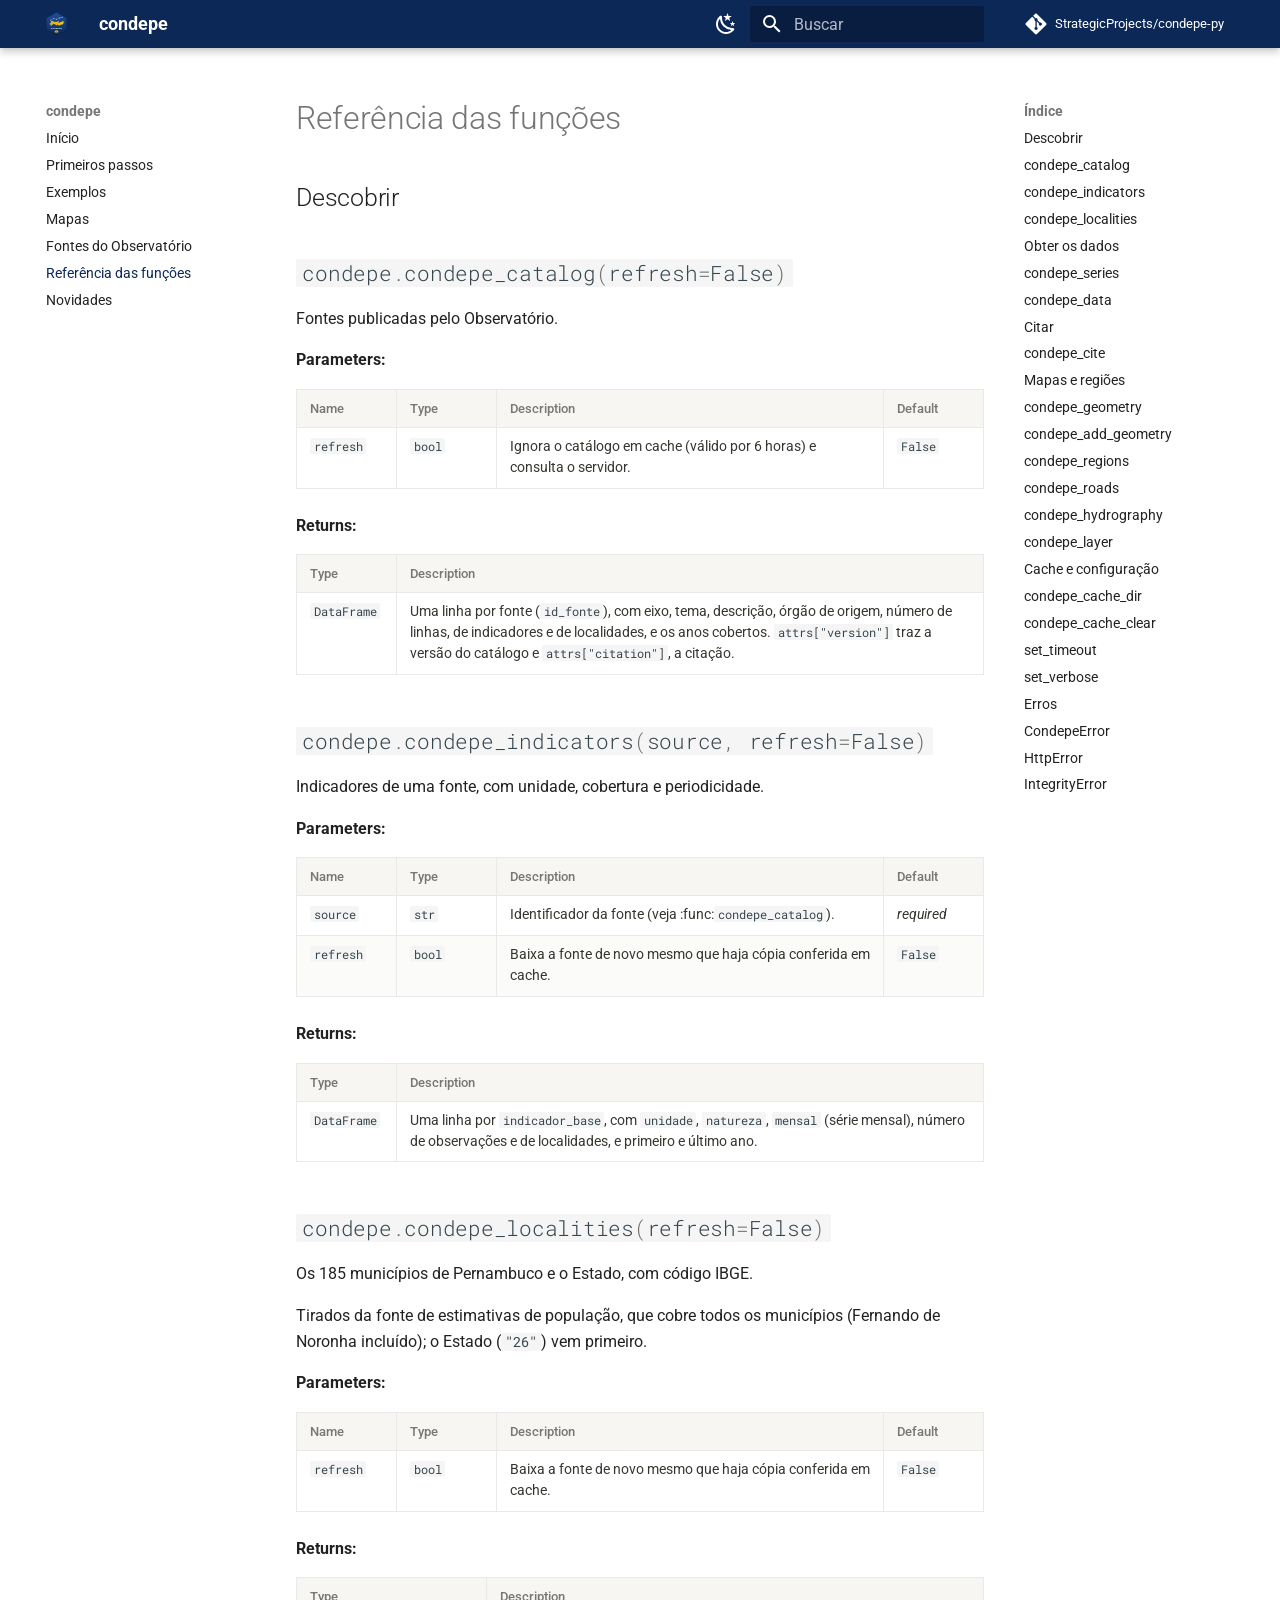
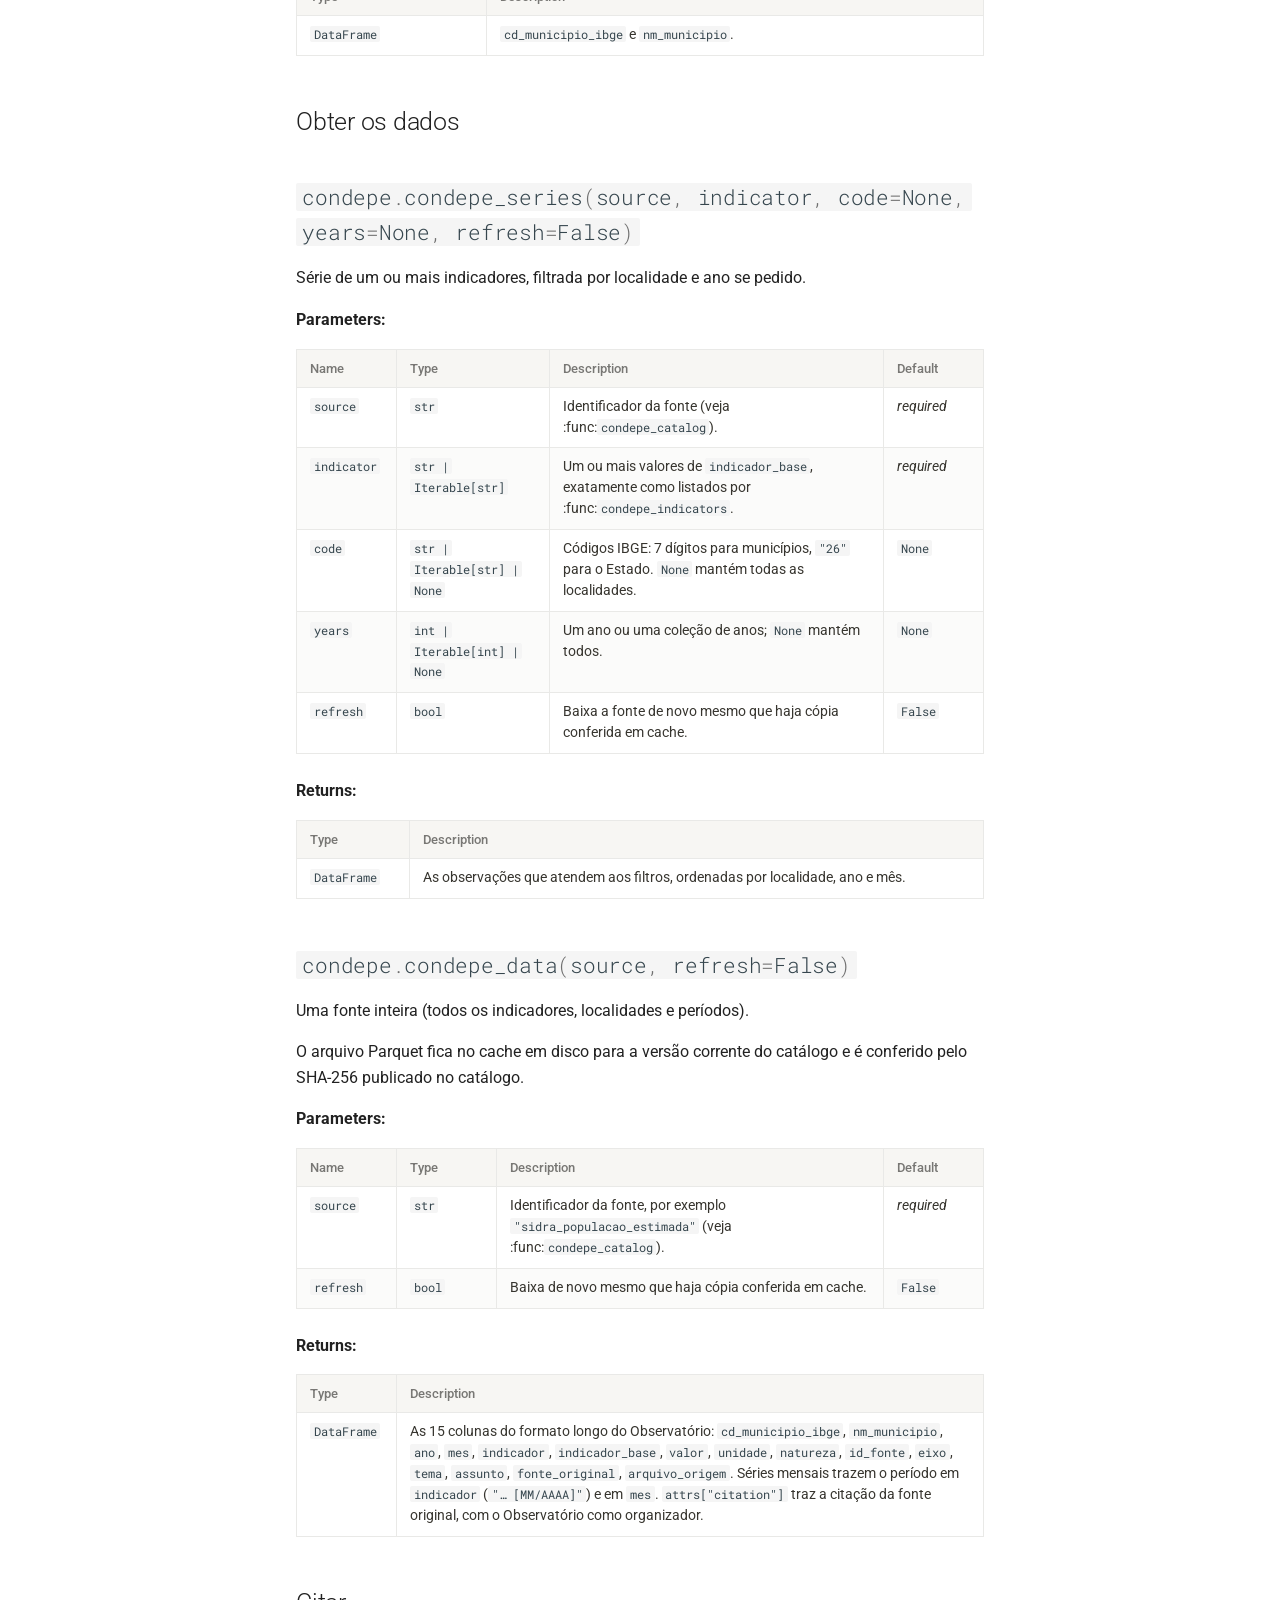
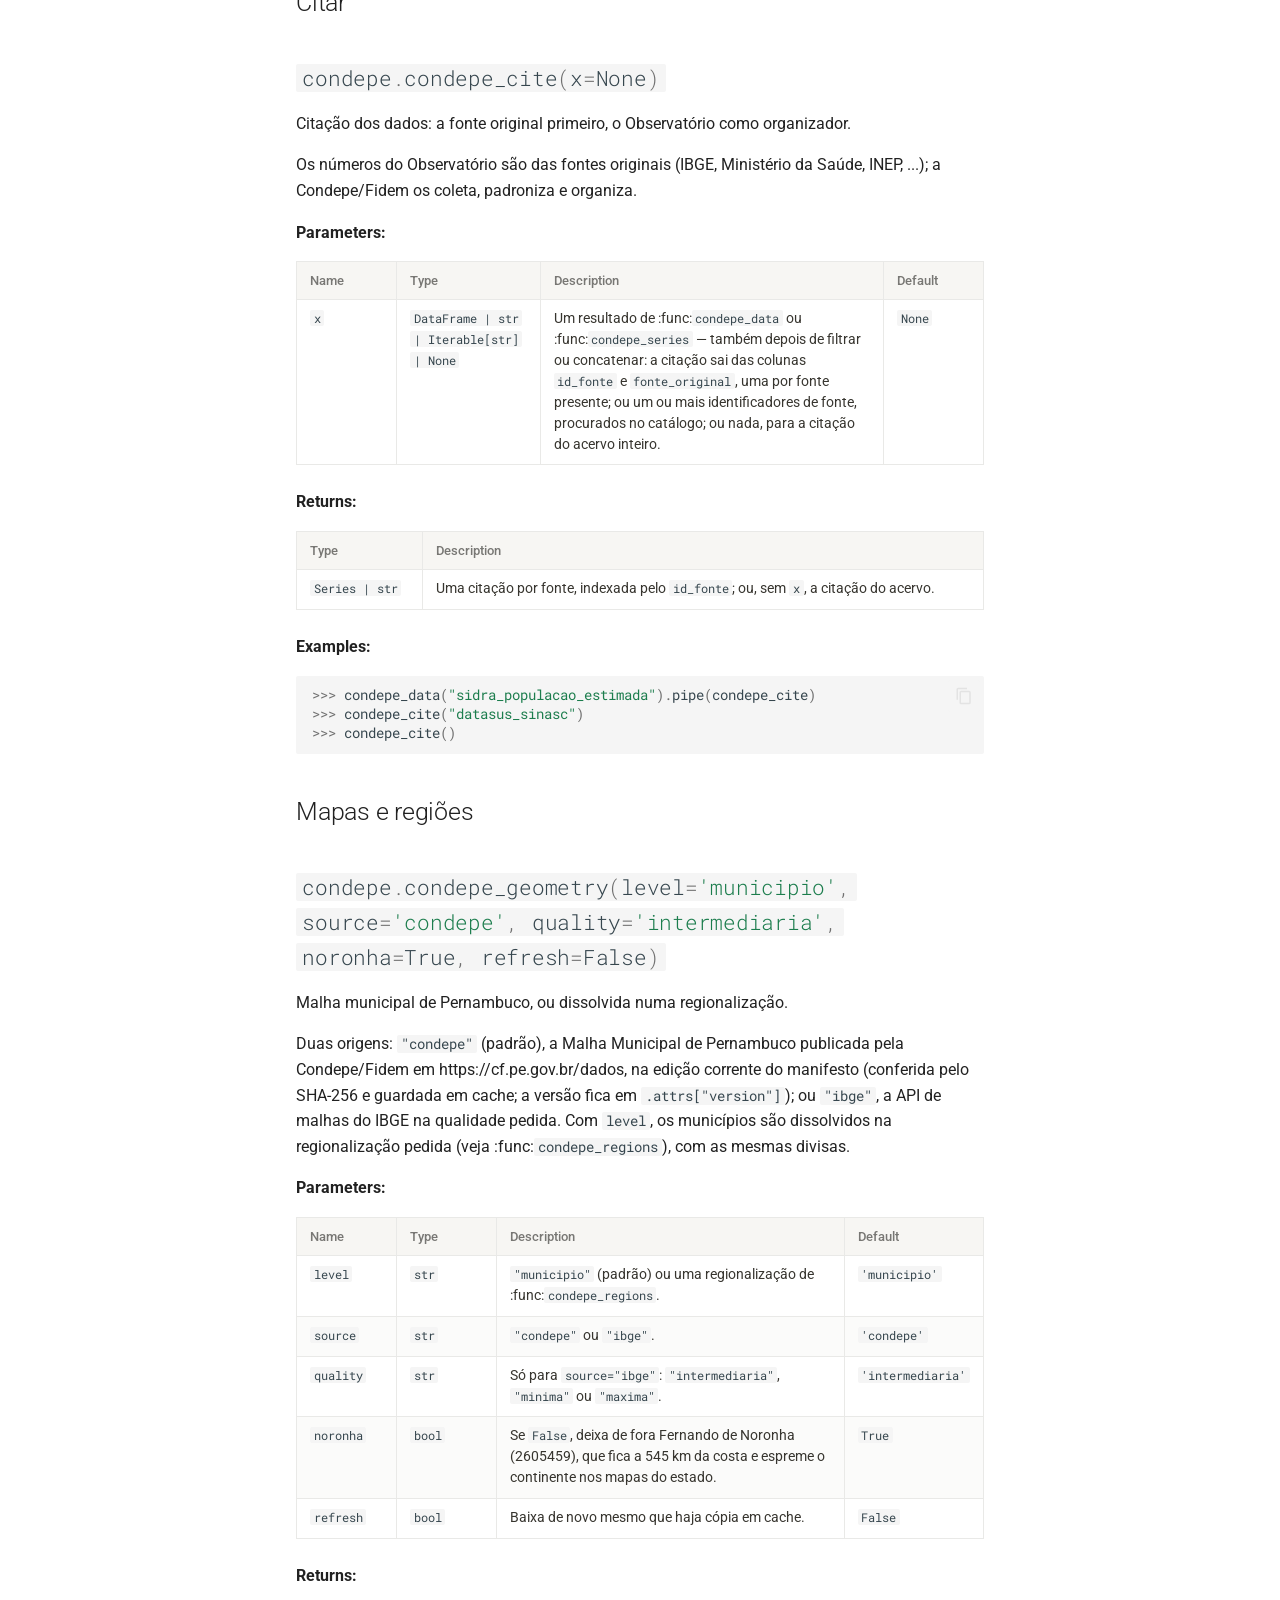
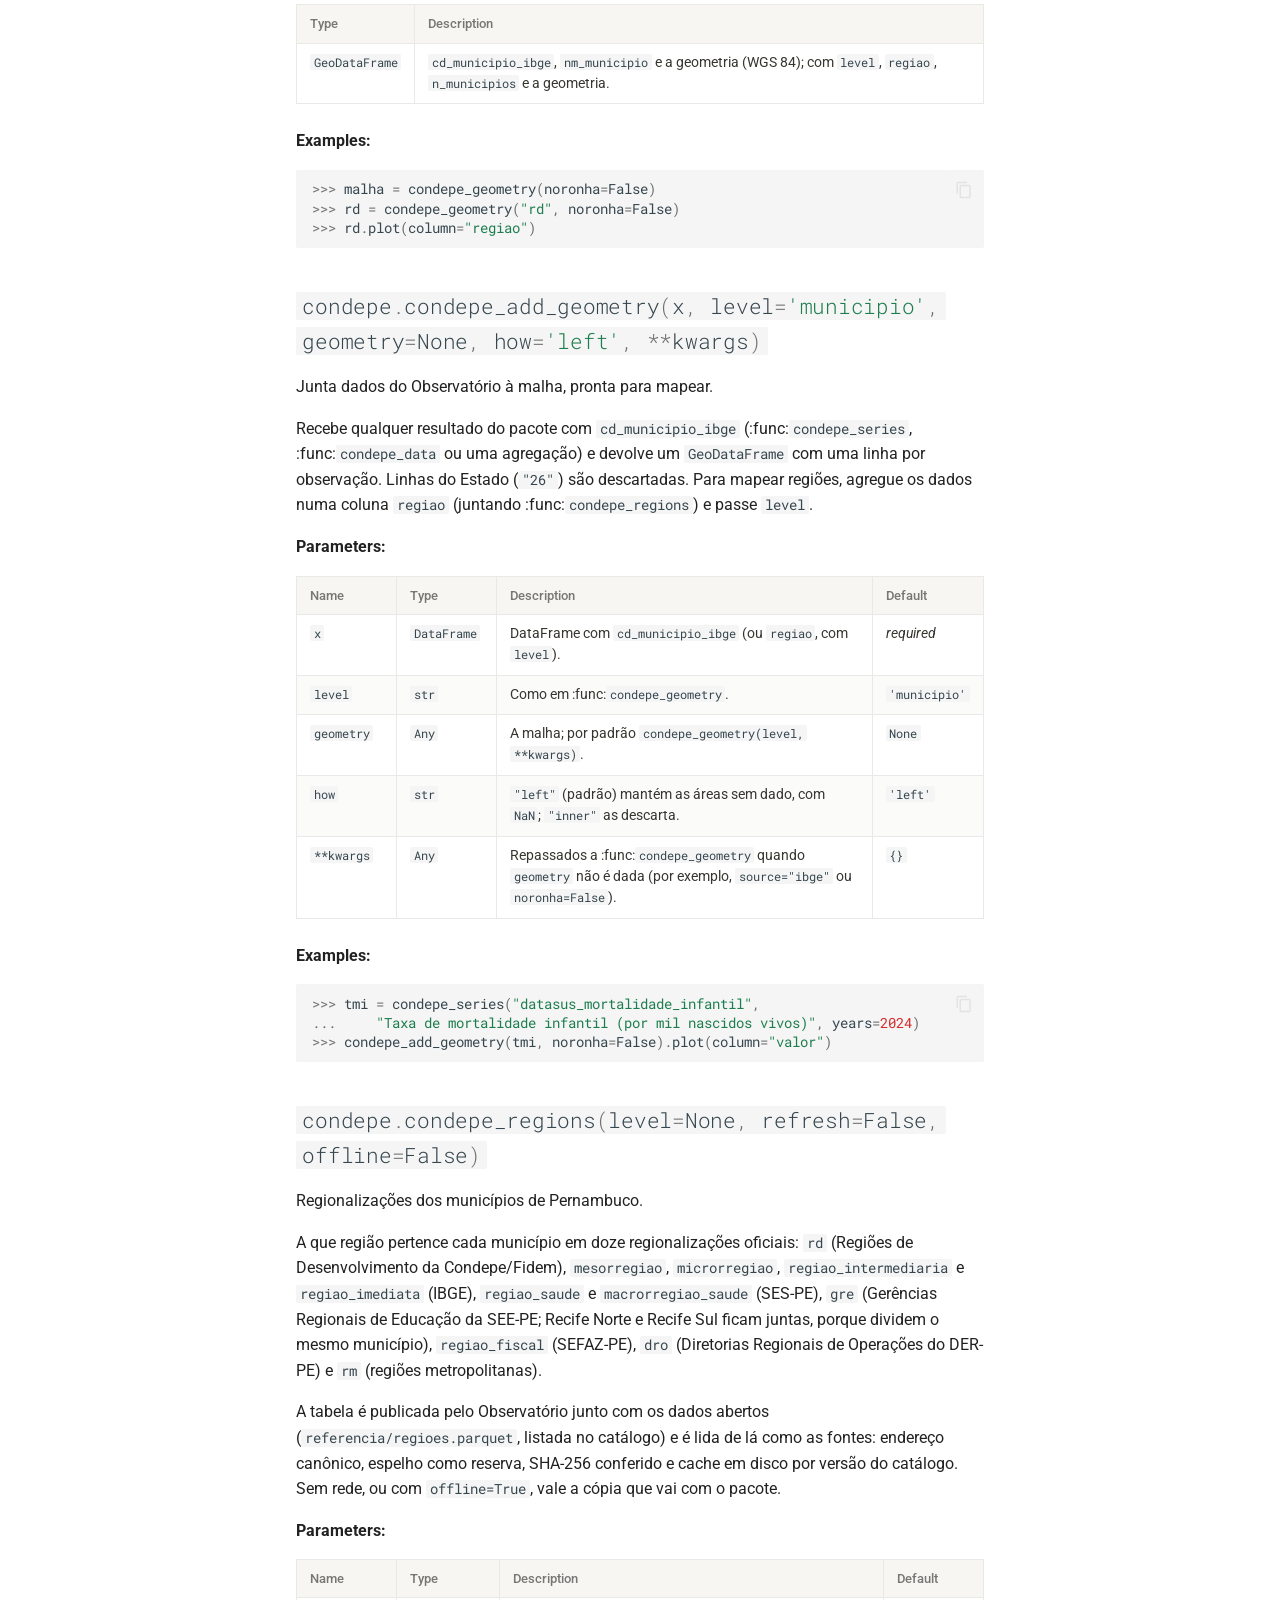
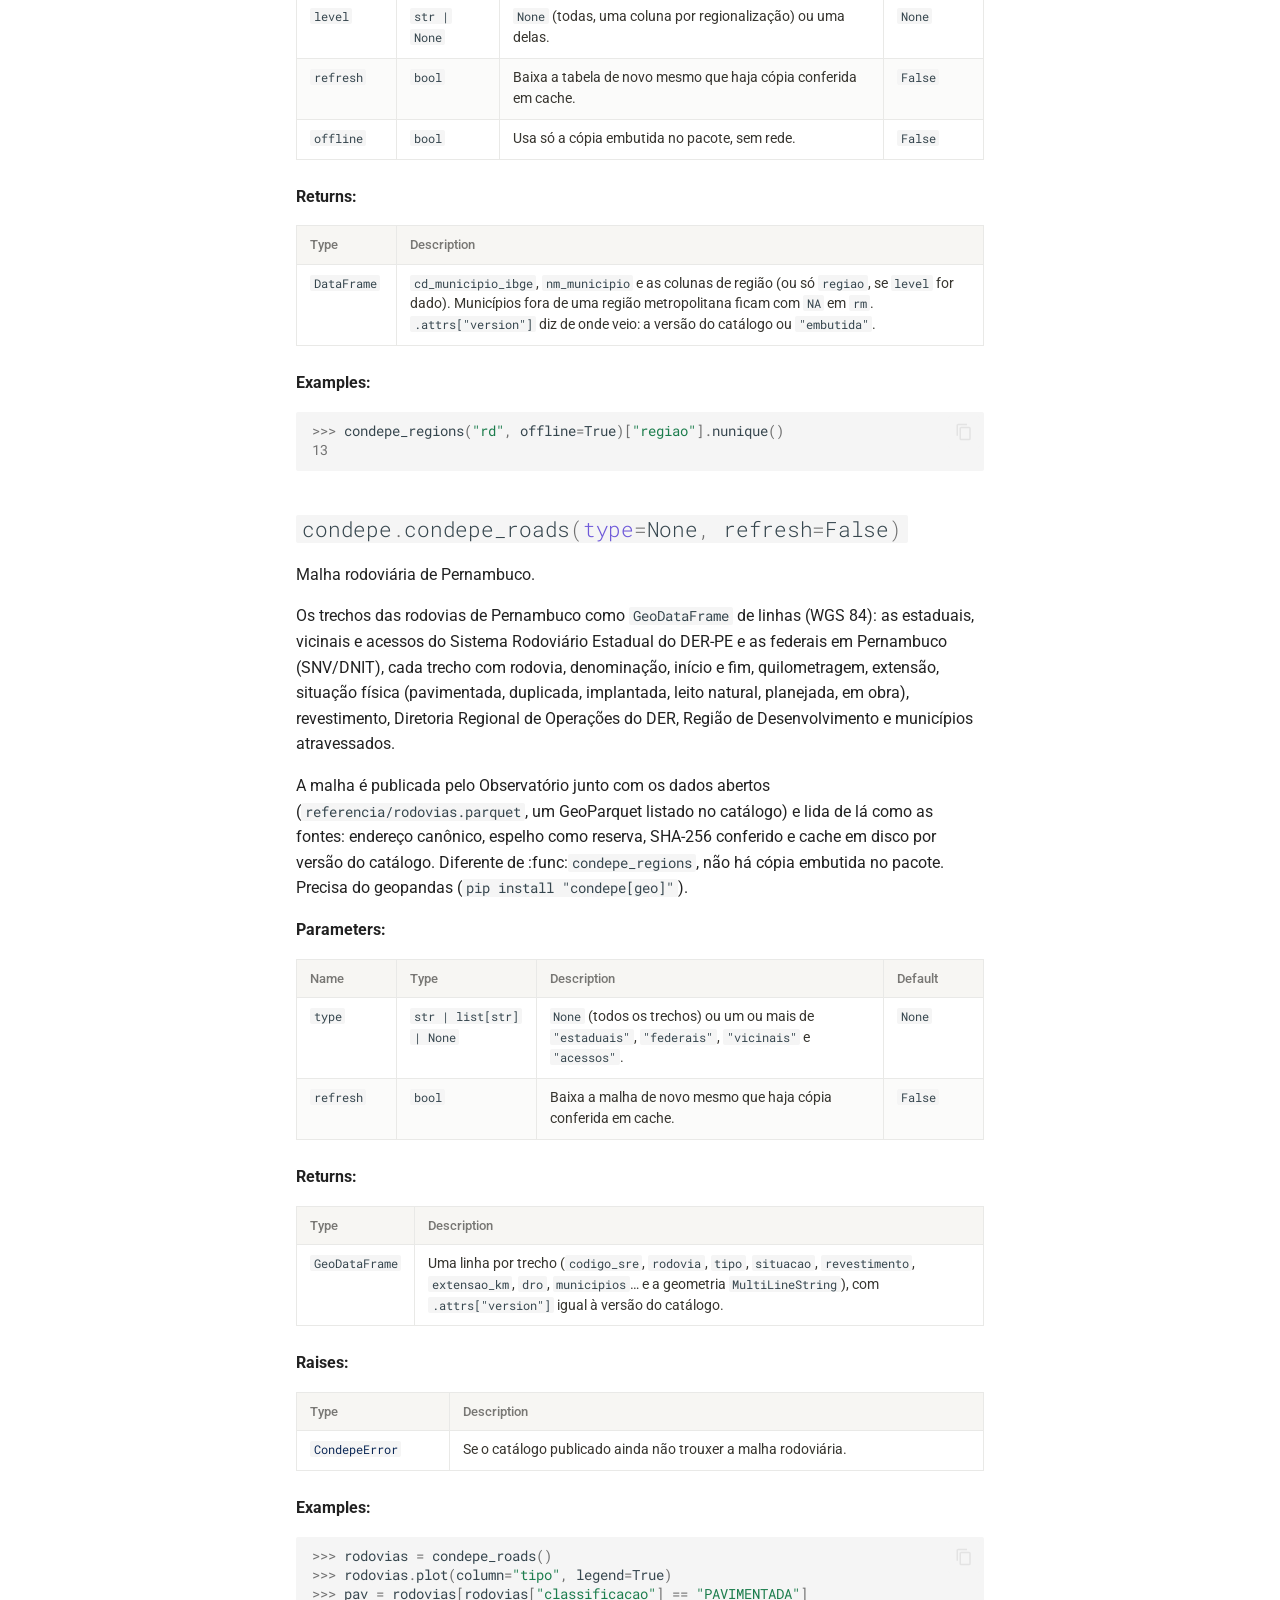
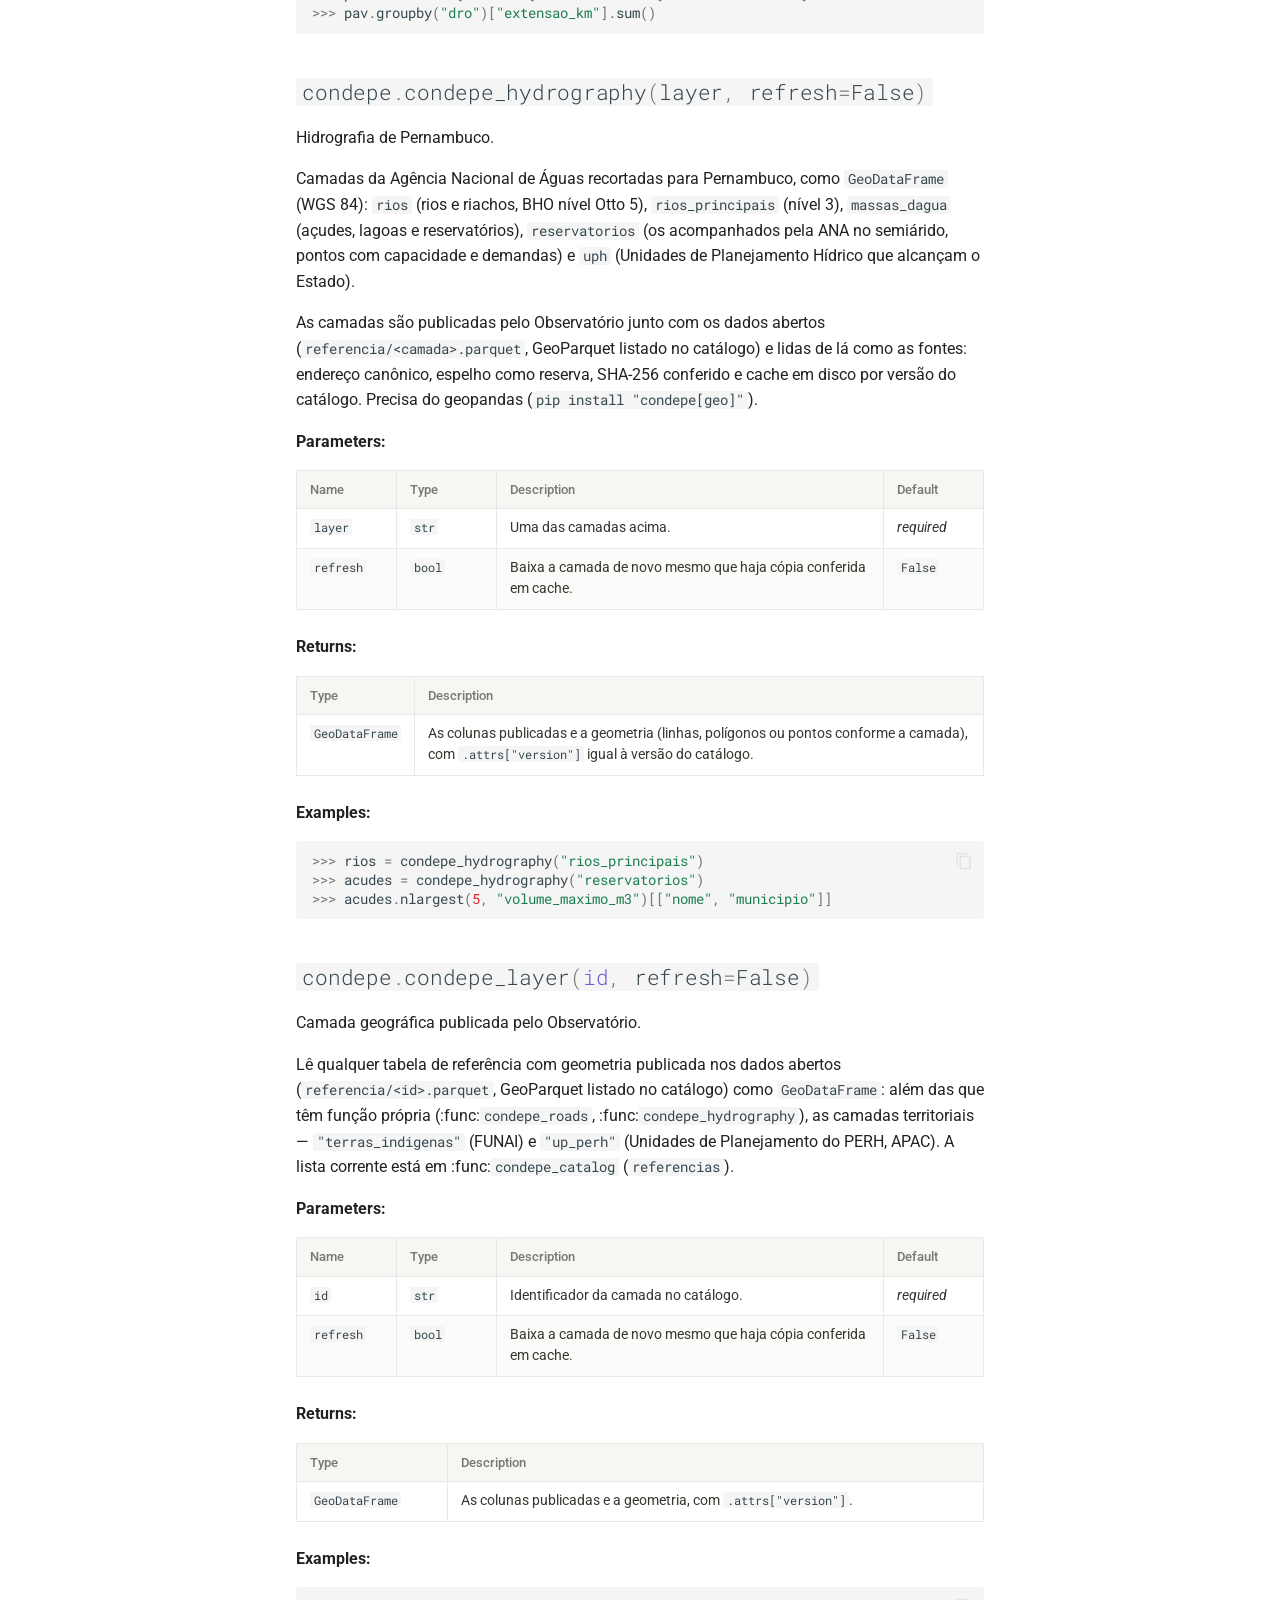
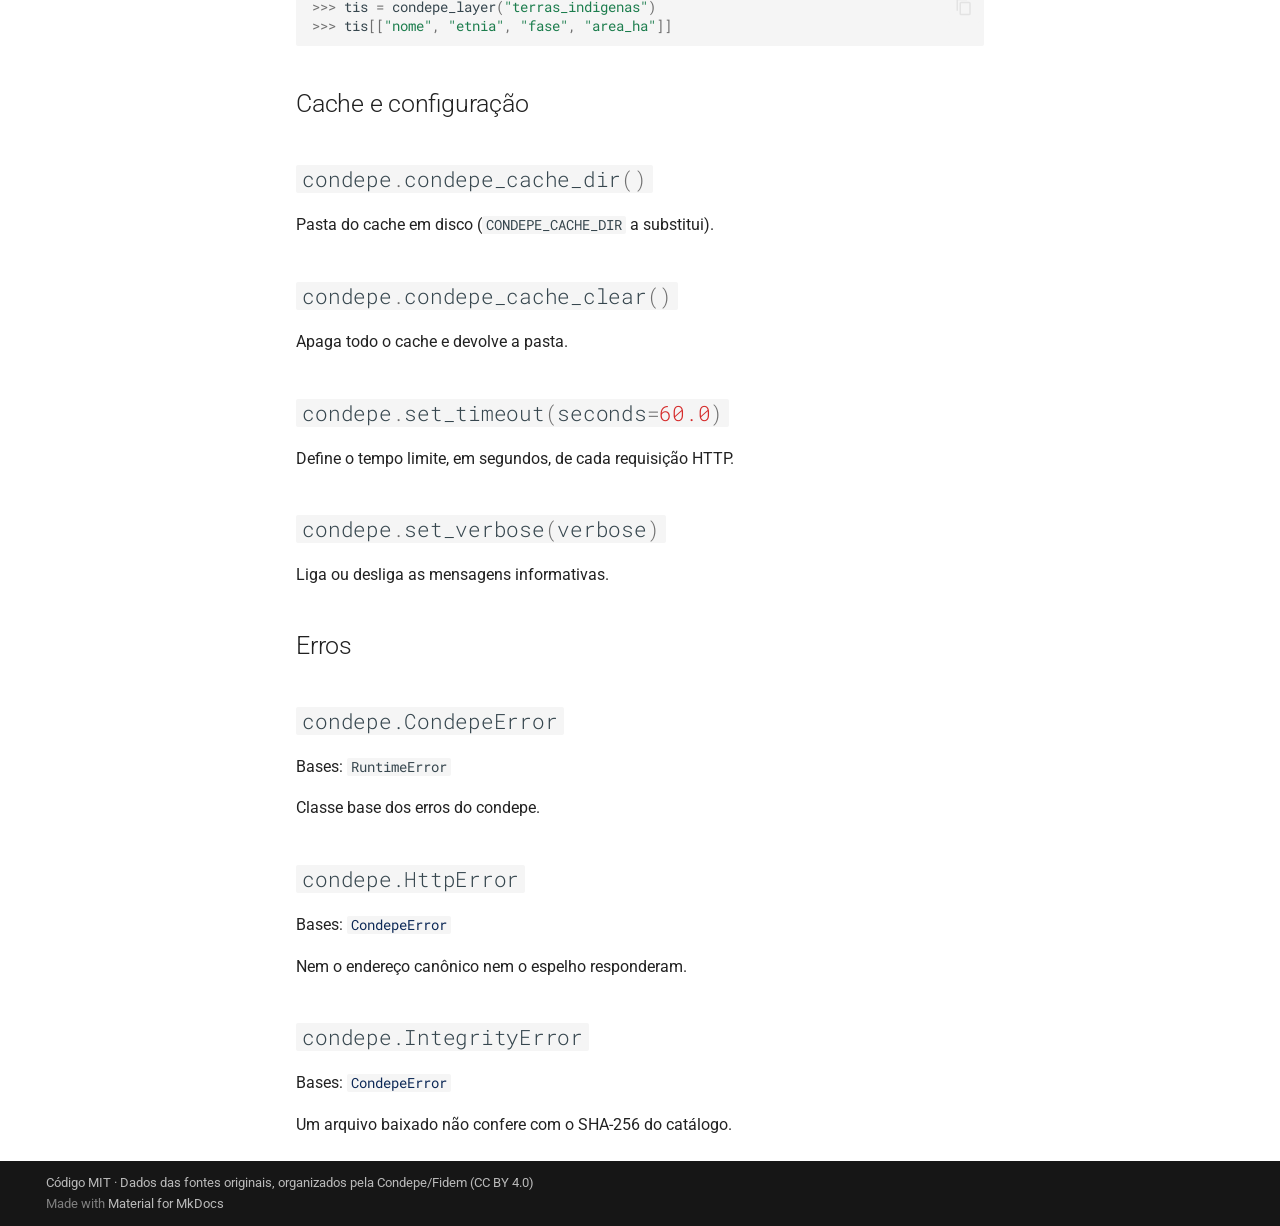
==== commit cdc85b3a: "Deployed 221954b with MkDocs version: 1.6.1" ====
--- a/api/index.html
+++ b/api/index.html
@@ -23,7 +23,7 @@
       
       
       <link rel="icon" href="../assets/logo.svg">
-      <meta name="generator" content="mkdocs-1.6.1, mkdocs-material-9.8.0">
+      <meta name="generator" content="mkdocs-1.6.1, mkdocs-material-9.8.2">
     
     
       
@@ -1147,7 +1147,7 @@
       <tbody>
           <tr class="doc-section-item">
             <td>
-                  <code><span title="pandas.DataFrame">DataFrame</span></code>
+                  <code>DataFrame</code>
             </td>
             <td>
               <div class="doc-md-description">
@@ -1238,7 +1238,7 @@
       <tbody>
           <tr class="doc-section-item">
             <td>
-                  <code><span title="pandas.DataFrame">DataFrame</span></code>
+                  <code>DataFrame</code>
             </td>
             <td>
               <div class="doc-md-description">
@@ -1315,7 +1315,7 @@
       <tbody>
           <tr class="doc-section-item">
             <td>
-                  <code><span title="pandas.DataFrame">DataFrame</span></code>
+                  <code>DataFrame</code>
             </td>
             <td>
               <div class="doc-md-description">
@@ -1454,7 +1454,7 @@
       <tbody>
           <tr class="doc-section-item">
             <td>
-                  <code><span title="pandas.DataFrame">DataFrame</span></code>
+                  <code>DataFrame</code>
             </td>
             <td>
               <div class="doc-md-description">
@@ -1546,7 +1546,7 @@
       <tbody>
           <tr class="doc-section-item">
             <td>
-                  <code><span title="pandas.DataFrame">DataFrame</span></code>
+                  <code>DataFrame</code>
             </td>
             <td>
               <div class="doc-md-description">
@@ -1631,7 +1631,7 @@
       <tbody>
           <tr class="doc-section-item">
             <td>
-                  <code><span title="pandas.Series">Series</span> | <span title="str">str</span></code>
+                  <code>Series | <span title="str">str</span></code>
             </td>
             <td>
               <div class="doc-md-description">
@@ -1784,7 +1784,7 @@
       <tbody>
           <tr class="doc-section-item">
             <td>
-                  <code><span title="geopandas.GeoDataFrame">GeoDataFrame</span></code>
+                  <code>GeoDataFrame</code>
             </td>
             <td>
               <div class="doc-md-description">
@@ -2036,7 +2036,7 @@
       <tbody>
           <tr class="doc-section-item">
             <td>
-                  <code><span title="pandas.DataFrame">DataFrame</span></code>
+                  <code>DataFrame</code>
             </td>
             <td>
               <div class="doc-md-description">
@@ -2147,7 +2147,7 @@
       <tbody>
           <tr class="doc-section-item">
             <td>
-                  <code><span title="geopandas.GeoDataFrame">GeoDataFrame</span></code>
+                  <code>GeoDataFrame</code>
             </td>
             <td>
               <div class="doc-md-description">
@@ -2280,7 +2280,7 @@
       <tbody>
           <tr class="doc-section-item">
             <td>
-                  <code><span title="geopandas.GeoDataFrame">GeoDataFrame</span></code>
+                  <code>GeoDataFrame</code>
             </td>
             <td>
               <div class="doc-md-description">
@@ -2384,7 +2384,7 @@
       <tbody>
           <tr class="doc-section-item">
             <td>
-                  <code><span title="geopandas.GeoDataFrame">GeoDataFrame</span></code>
+                  <code>GeoDataFrame</code>
             </td>
             <td>
               <div class="doc-md-description">
@@ -2628,7 +2628,7 @@
       <script id="__config" type="application/json">{"annotate": null, "base": "..", "features": ["navigation.sections", "content.code.copy", "search.highlight"], "search": "../assets/javascripts/workers/search.a7633da7.min.js", "tags": null, "translations": {"clipboard.copied": "Copiado para \u00e1rea de transfer\u00eancia", "clipboard.copy": "Copiar para \u00e1rea de transfer\u00eancia", "search.result.more.one": "mais 1 nesta p\u00e1gina", "search.result.more.other": "# mais nesta p\u00e1gina", "search.result.none": "Nenhum documento encontrado", "search.result.one": "1 documento encontrado", "search.result.other": "# documentos encontrados", "search.result.placeholder": "Digite para iniciar a busca", "search.result.term.missing": "Ausente", "select.version": "Selecione a vers\u00e3o"}, "version": null}</script>
     
     
-      <script src="../assets/javascripts/bundle.c21346df.min.js"></script>
+      <script src="../assets/javascripts/bundle.a5f9d56c.min.js"></script>
       
     
   </body>
